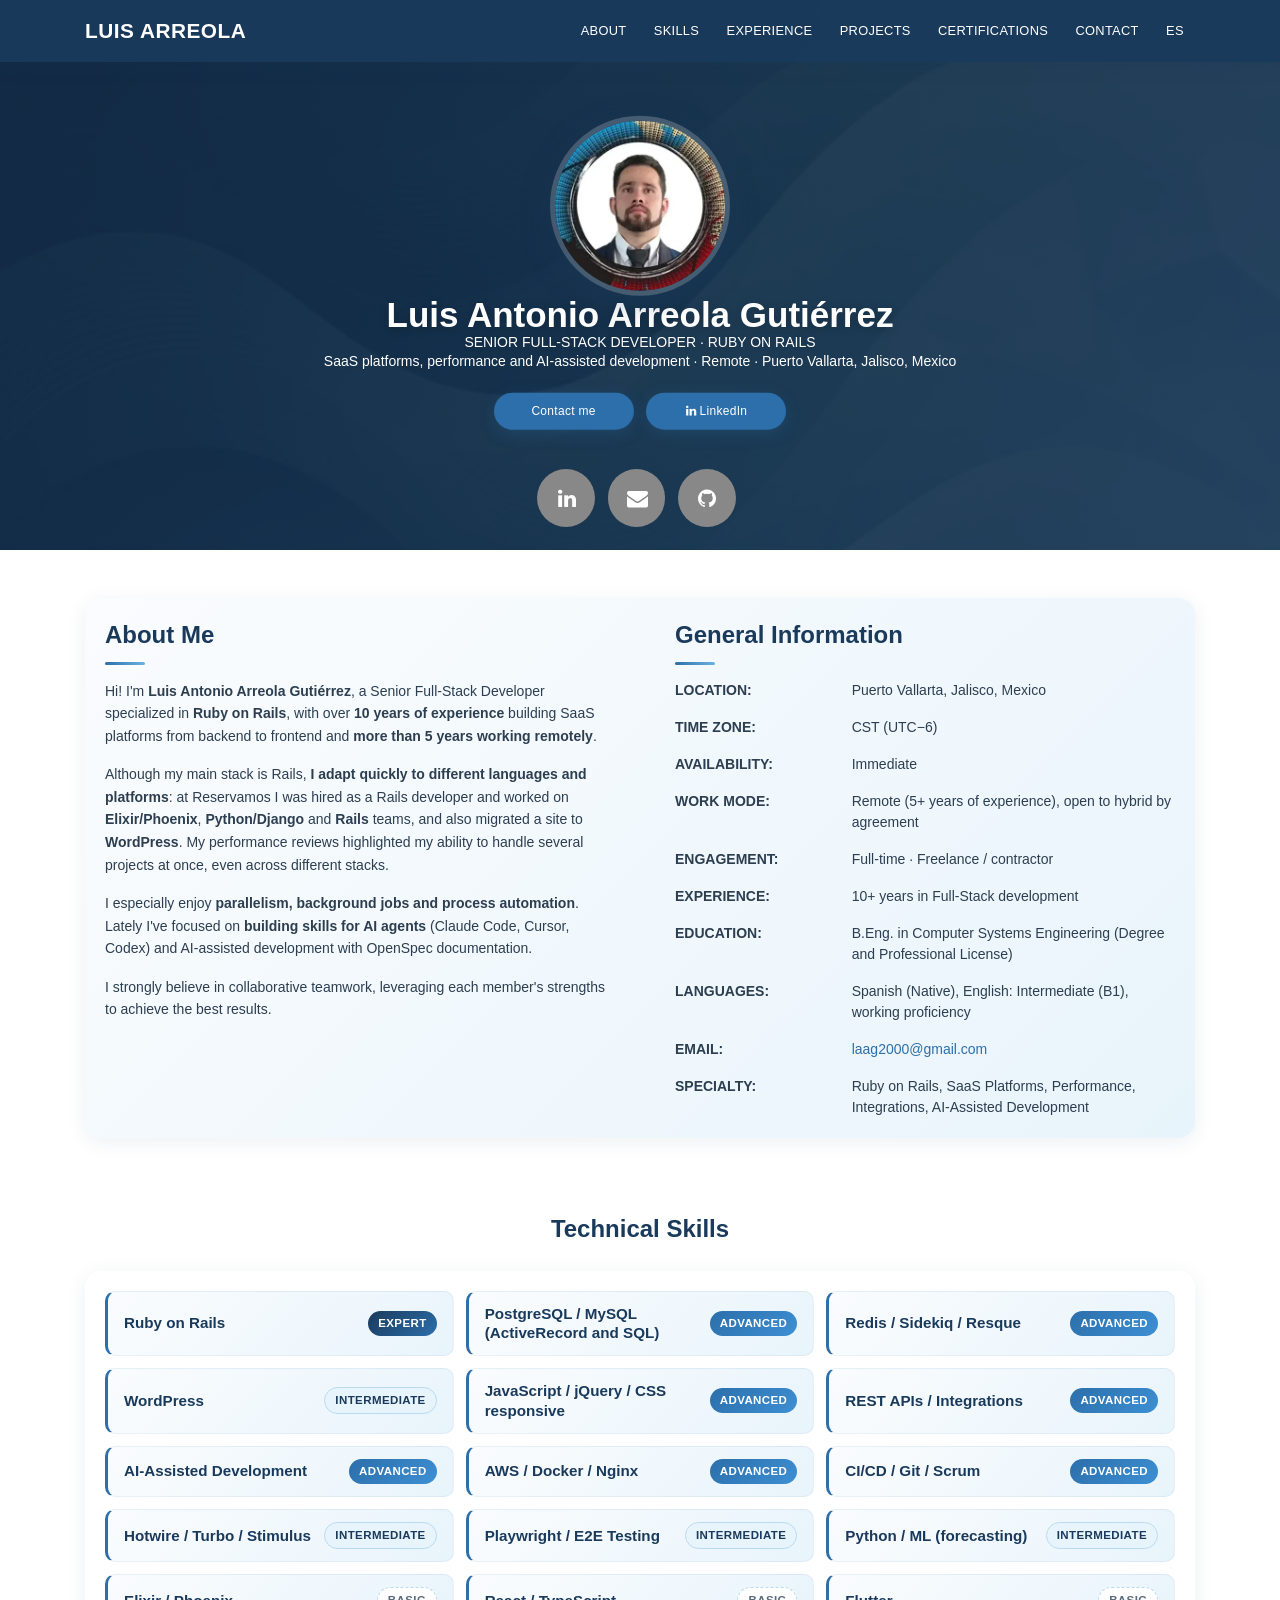
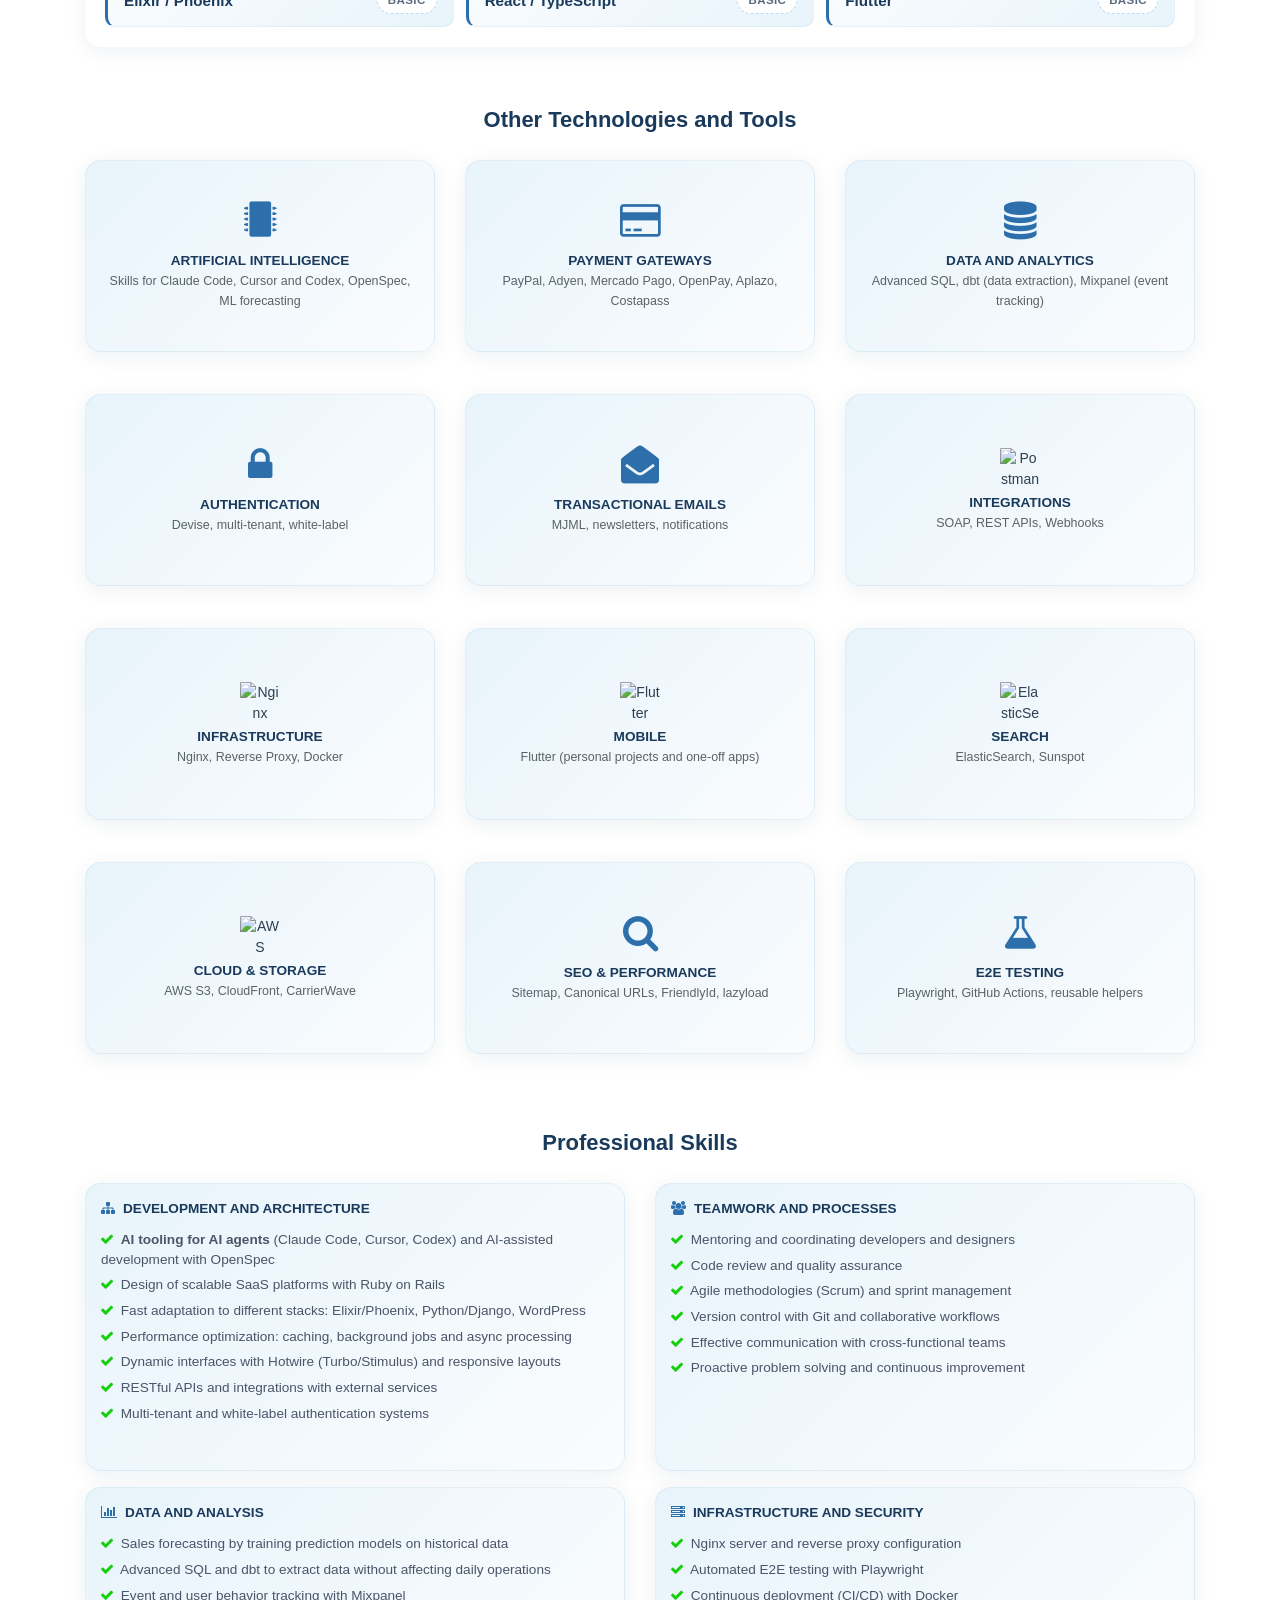
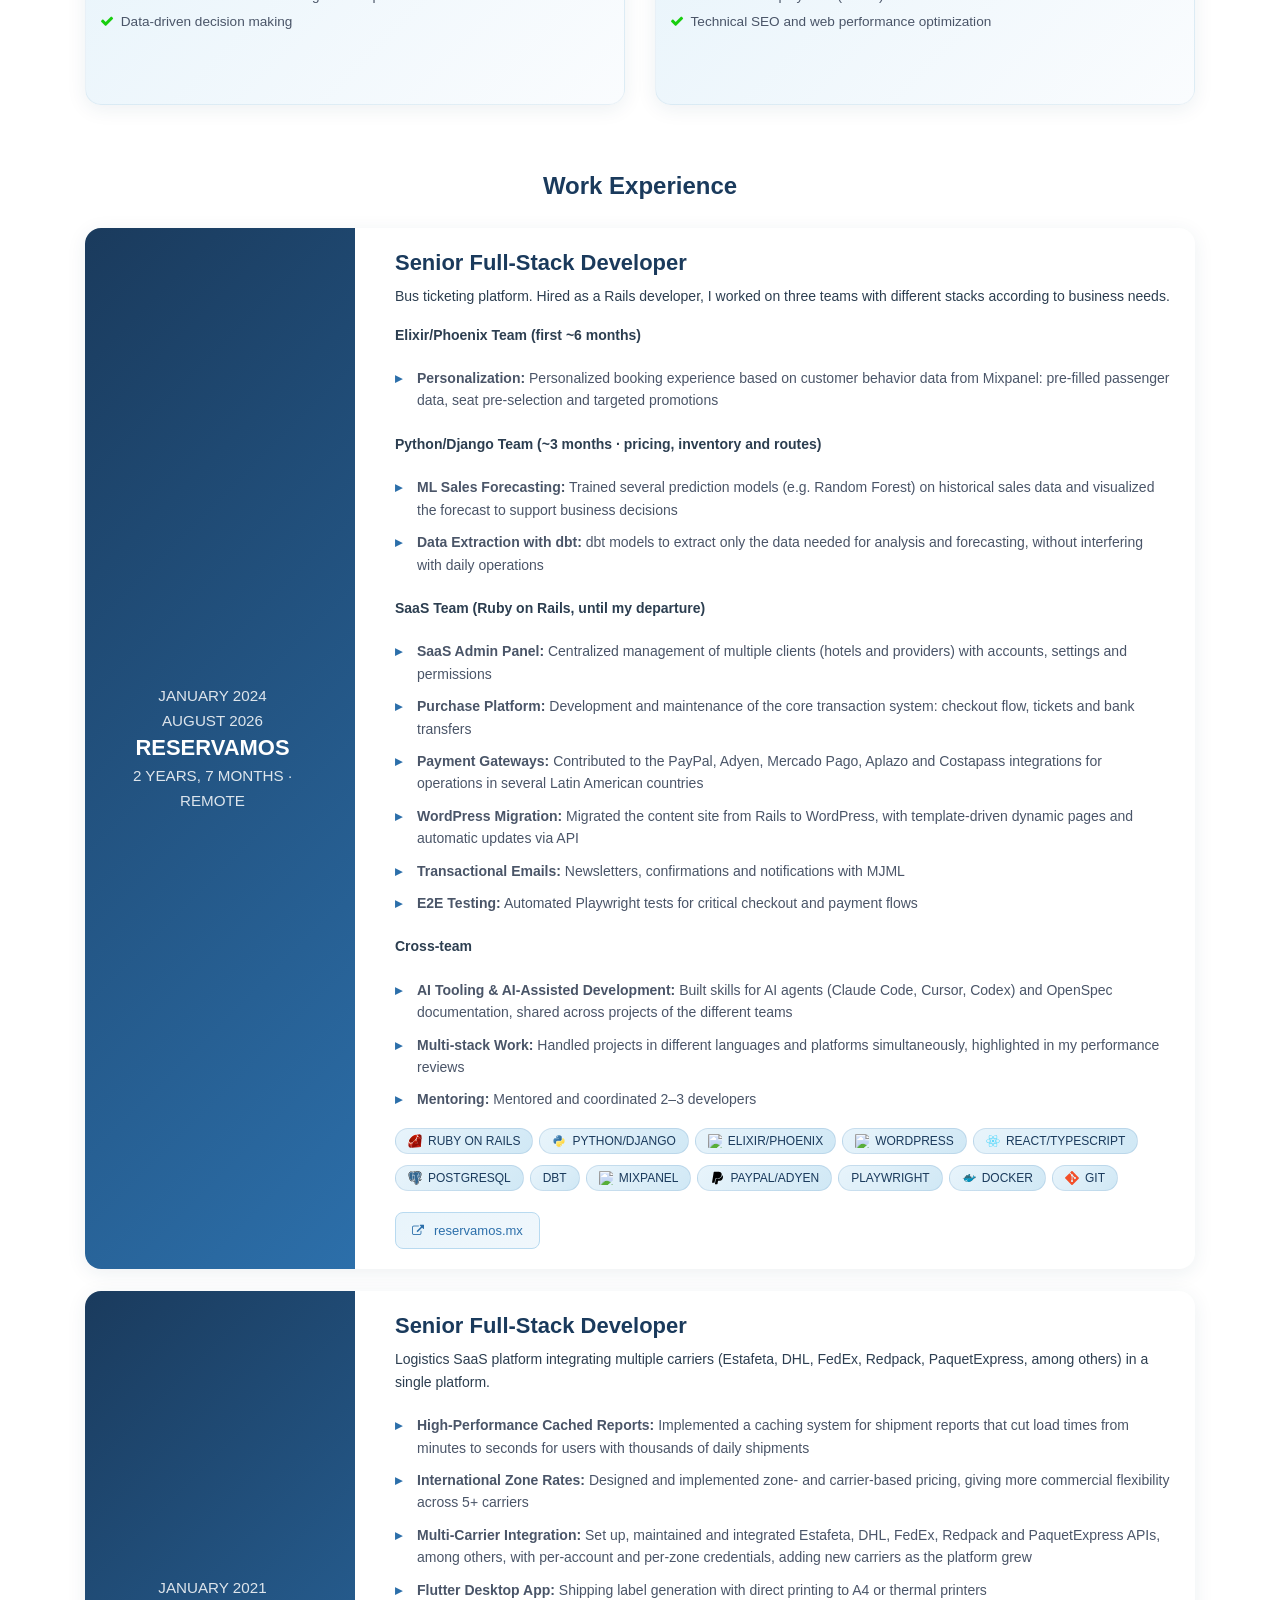
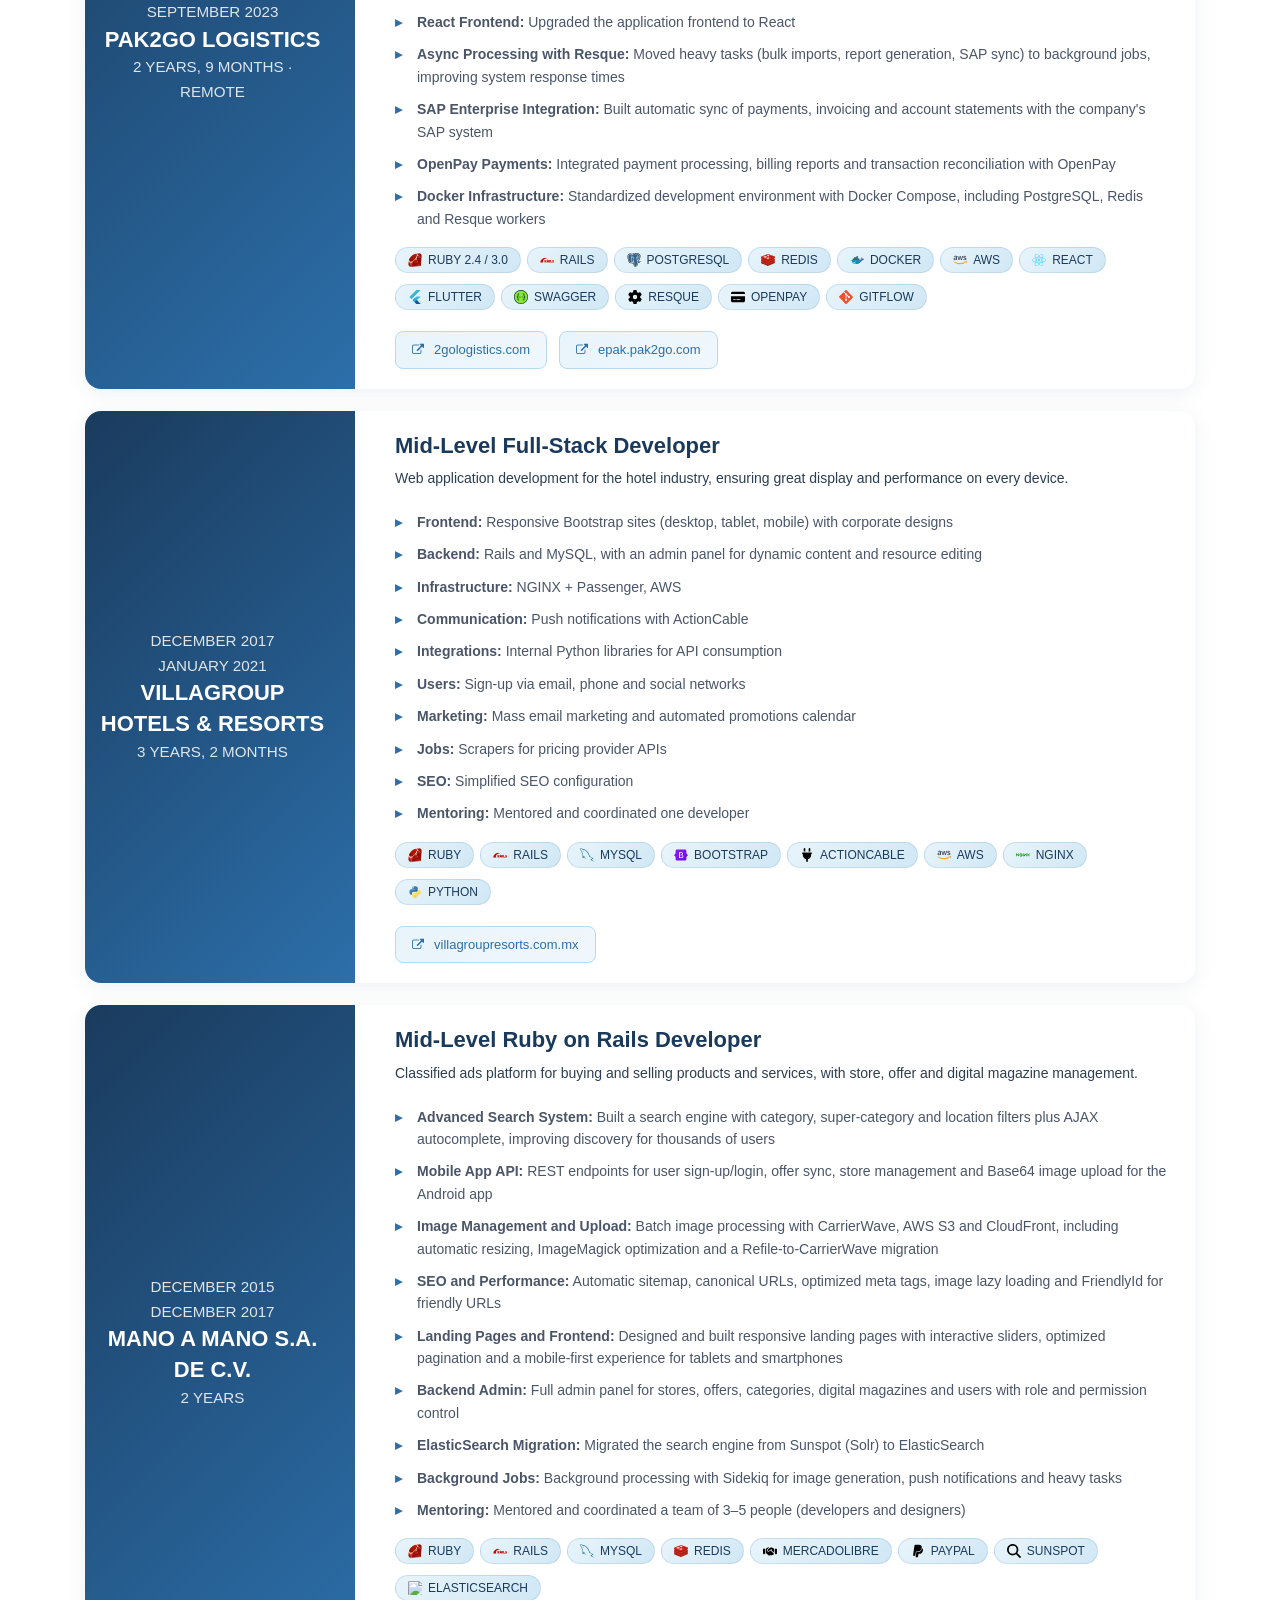
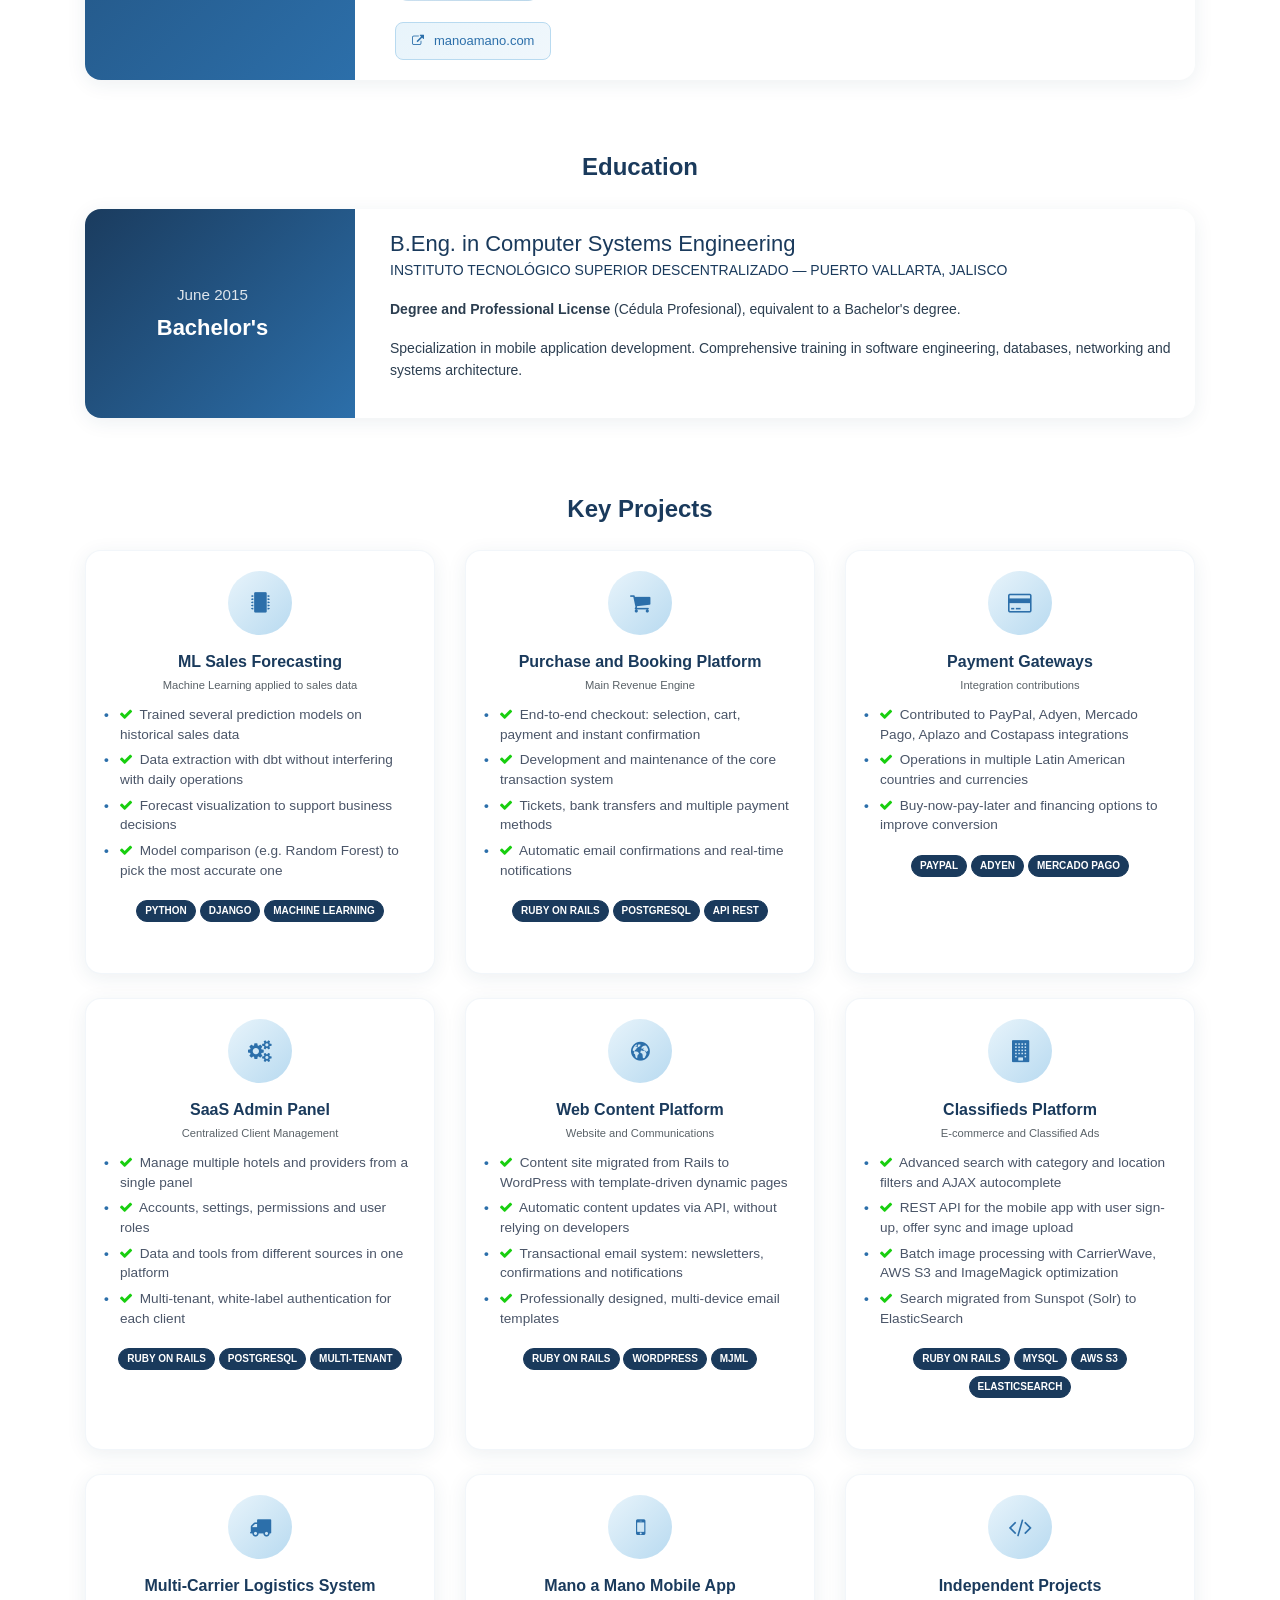
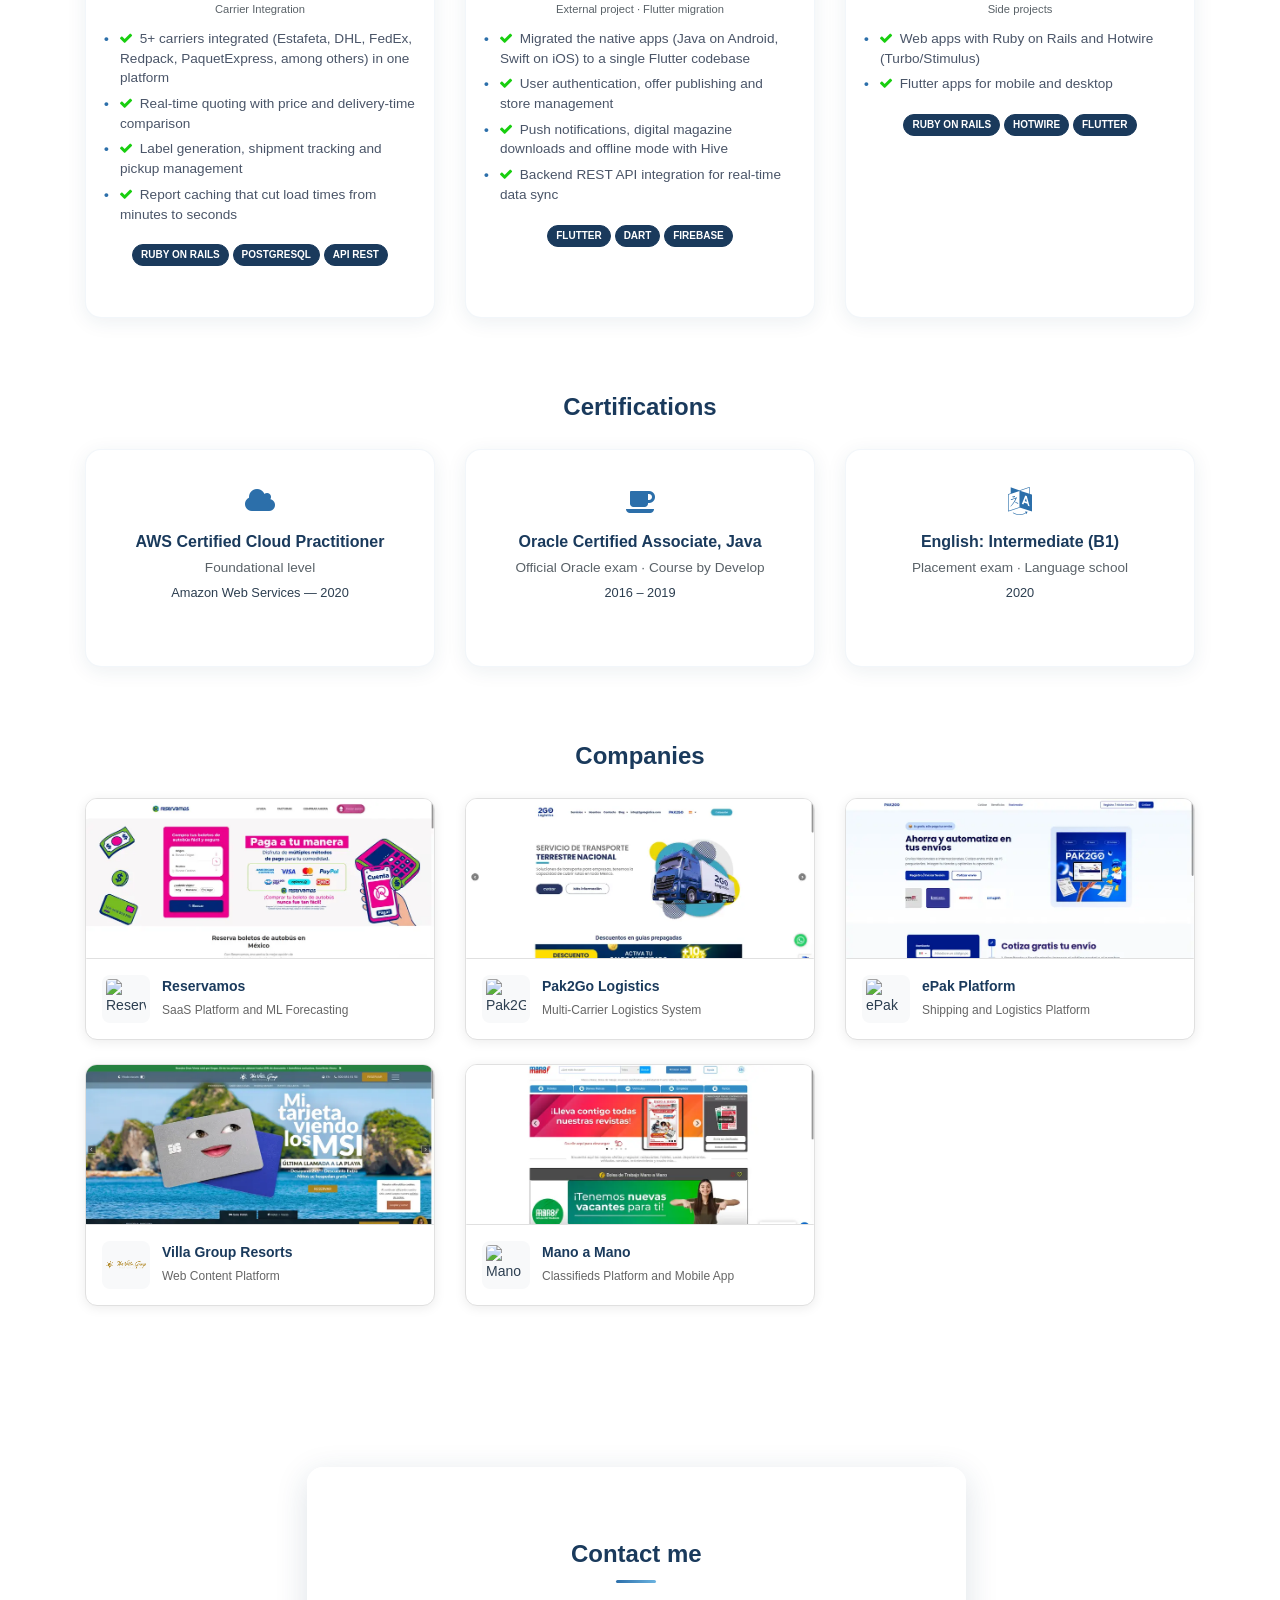
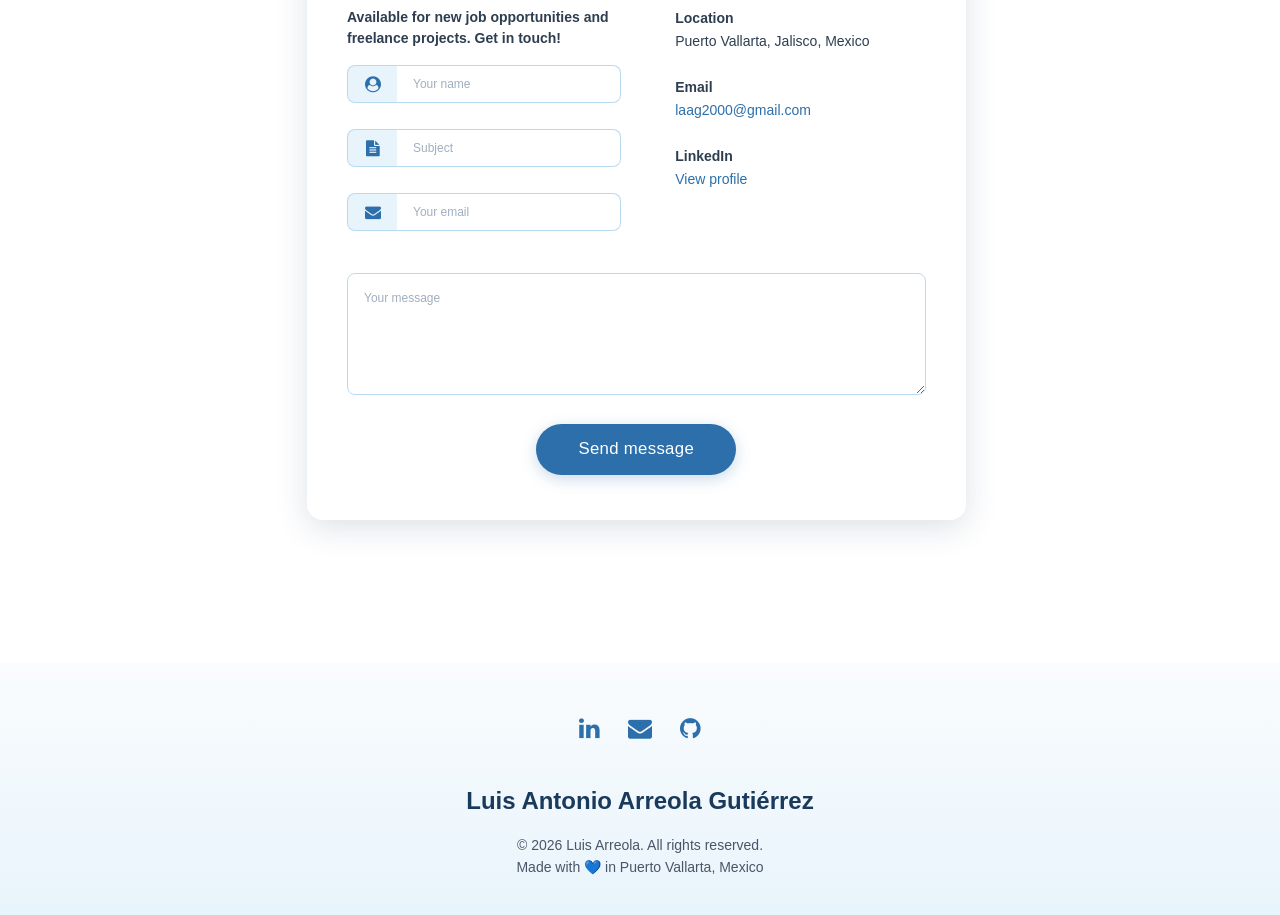
==== en/index.html @ 8f60d8dc "Add English version, professional skills section and sync READMEs - Add en/index.html with ES/EN swi" ====
<!DOCTYPE html>
<html lang="en">

<head>
  <meta charset="UTF-8">
  <meta name="viewport" content="width=device-width, initial-scale=1">

  <!-- SEO Primary Meta Tags -->
  <title>Luis Antonio Arreola Gutiérrez — Senior Full-Stack Developer</title>
  <meta name="description"
    content="Portfolio of Luis Antonio Arreola Gutiérrez, Senior Full-Stack Developer specialized in Ruby on Rails: SaaS platforms, performance and AI-assisted development. 10+ years of experience. Puerto Vallarta, Mexico.">
  <meta name="author" content="Luis Antonio Arreola Gutiérrez">
  <meta name="robots" content="index, follow">
  <link rel="canonical" href="https://www.laag.dev/en/">
  <link rel="alternate" hreflang="es" href="https://www.laag.dev/">
  <link rel="alternate" hreflang="en" href="https://www.laag.dev/en/">
  <link rel="alternate" hreflang="x-default" href="https://www.laag.dev/">

  <!-- Preconnect for Performance -->
  <link rel="preconnect" href="https://cdn.jsdelivr.net">
  <link rel="preconnect" href="https://fonts.gstatic.com" crossorigin>
  
  <!-- Preload Critical Resources -->
  <link rel="preload" href="../images/profile.webp" as="image" type="image/webp">
  <link rel="preload" href="../images/header-bg.webp" as="image" type="image/webp" fetchpriority="high">
  
  <!-- DNS Prefetch -->
  <link rel="dns-prefetch" href="https://www.google.com">
  <link rel="dns-prefetch" href="https://formspree.io">

  <!-- Open Graph / Facebook -->
  <meta property="og:type" content="website">
  <meta property="og:url" content="https://www.laag.dev/en/">
  <meta property="og:title" content="Luis Antonio Arreola Gutiérrez — Senior Full-Stack Developer">
  <meta property="og:description"
    content="Professional portfolio of Luis Antonio Arreola Gutiérrez. 10+ years building efficient, scalable software.">
  <meta property="og:image" content="https://www.laag.dev/images/profile.webp">
  <meta property="og:image:type" content="image/webp">
  <meta property="og:locale" content="en_US">

  <!-- Twitter -->
  <meta name="twitter:card" content="summary_large_image">
  <meta name="twitter:title" content="Luis Antonio Arreola Gutiérrez — Senior Full-Stack Developer">
  <meta name="twitter:description"
    content="Professional portfolio of Luis Antonio Arreola Gutiérrez. 10+ years building efficient, scalable software.">
  <meta name="twitter:image" content="https://www.laag.dev/images/profile.webp">

  <!-- Structured Data (JSON-LD) -->
  <script type="application/ld+json">
    {
      "@context": "https://schema.org",
      "@type": "Person",
      "name": "Luis Antonio Arreola Gutiérrez",
      "url": "https://www.laag.dev/en/",
      "image": "https://www.laag.dev/images/profile.webp",
      "jobTitle": "Senior Full-Stack Developer · Ruby on Rails",
      "address": {
        "@type": "PostalAddress",
        "addressLocality": "Puerto Vallarta",
        "addressRegion": "Jalisco",
        "addressCountry": "MX"
      },
      "sameAs": [
        "https://www.linkedin.com/in/luis-antonio-arreola-gutierrez-a48239131/",
        "https://github.com/luyz2000"
      ]
    }
    </script>

  <!-- System fonts only (no custom typeface downloads). Icon font ForkAwesome remains. -->

    <!-- Critical CSS (inlined to eliminate render-blocking) -->
  <style>@media print{*,::after,::before{text-shadow:none!important;box-shadow:none!important}a,a:visited{text-decoration:underline}img{page-break-inside:avoid}h2,h3,p{orphans:3;widows:3}h2,h3{page-break-after:avoid}.navbar{display:none}.badge{border:1px solid #000}}html{box-sizing:border-box;font-family:sans-serif;line-height:1.15;-webkit-text-size-adjust:100%;-ms-text-size-adjust:100%;-ms-overflow-style:scrollbar;-webkit-tap-highlight-color:transparent}*,::after,::before{box-sizing:inherit}@-ms-viewport{width:device-width}footer,header,main,nav,section{display:block}body{margin:0;font-family:-apple-system,BlinkMacSystemFont,"Segoe UI",Roboto,"Helvetica Neue",Arial,sans-serif;font-size:1rem;font-weight:400;line-height:1.5;color:#212529;background-color:#fff}[tabindex="-1"]:focus{outline:0!important}h1,h2,h3,h4,h5,h6{margin-top:0;margin-bottom:.5rem}p{margin-top:0;margin-bottom:1rem}address{margin-bottom:1rem;font-style:normal;line-height:inherit}ol,ul{margin-top:0;margin-bottom:1rem}ol ol,ol ul,ul ol,ul ul{margin-bottom:0}b,strong{font-weight:bolder}small{font-size:80%}a{color:#007bff;text-decoration:none;background-color:transparent;-webkit-text-decoration-skip:objects}a:hover{color:#0056b3;text-decoration:underline}a:not([href]):not([tabindex]){color:inherit;text-decoration:none}a:not([href]):not([tabindex]):focus,a:not([href]):not([tabindex]):hover{color:inherit;text-decoration:none}a:not([href]):not([tabindex]):focus{outline:0}img{vertical-align:middle;border-style:none}svg:not(:root){overflow:hidden}[role=button],a,button,input,label,textarea{-ms-touch-action:manipulation;touch-action:manipulation}label{display:inline-block;margin-bottom:.5rem}button:focus{outline:1px dotted;outline:5px auto -webkit-focus-ring-color}button,input,textarea{margin:0;font-family:inherit;font-size:inherit;line-height:inherit}button,input{overflow:visible}button{text-transform:none}[type=submit],button,html [type=button]{-webkit-appearance:button}[type=button]::-moz-focus-inner,[type=submit]::-moz-focus-inner,button::-moz-focus-inner{padding:0;border-style:none}textarea{overflow:auto;resize:vertical}::-webkit-file-upload-button{font:inherit;-webkit-appearance:button}.h1,.h2,.h3,.h4,.h5,.h6,h1,h2,h3,h4,h5,h6{margin-bottom:.5rem;font-family:inherit;font-weight:500;line-height:1.1;color:inherit}.h1,h1{font-size:2.5rem}.h2,h2{font-size:2rem}.h3,h3{font-size:1.75rem}.h4,h4{font-size:1.5rem}.h5,h5{font-size:1.25rem}.h6,h6{font-size:1rem}.small,small{font-size:80%;font-weight:400}.container{margin-right:auto;margin-left:auto;padding-right:15px;padding-left:15px;width:100%}@media (min-width:576px){.container{max-width:540px}}@media (min-width:768px){.container{max-width:720px}}@media (min-width:992px){.container{max-width:960px}}@media (min-width:1200px){.container{max-width:1140px}}.row{display:-ms-flexbox;display:flex;-ms-flex-wrap:wrap;flex-wrap:wrap;margin-right:-15px;margin-left:-15px}.col,.col-lg-4,.col-lg-6,.col-md-12,.col-md-3,.col-md-4,.col-md-6,.col-md-9,.col-sm-4,.col-sm-6,.col-sm-8{position:relative;width:100%;min-height:1px;padding-right:15px;padding-left:15px}.col{-ms-flex-preferred-size:0;flex-basis:0;-ms-flex-positive:1;flex-grow:1;max-width:100%}@media (min-width:576px){.col-sm-4{-ms-flex:0 0 33.333333%;flex:0 0 33.333333%;max-width:33.333333%}.col-sm-6{-ms-flex:0 0 50%;flex:0 0 50%;max-width:50%}.col-sm-8{-ms-flex:0 0 66.666667%;flex:0 0 66.666667%;max-width:66.666667%}}@media (min-width:768px){.col-md-3{-ms-flex:0 0 25%;flex:0 0 25%;max-width:25%}.col-md-4{-ms-flex:0 0 33.333333%;flex:0 0 33.333333%;max-width:33.333333%}.col-md-6{-ms-flex:0 0 50%;flex:0 0 50%;max-width:50%}.col-md-9{-ms-flex:0 0 75%;flex:0 0 75%;max-width:75%}.col-md-12{-ms-flex:0 0 100%;flex:0 0 100%;max-width:100%}}@media (min-width:992px){.col-lg-4{-ms-flex:0 0 33.333333%;flex:0 0 33.333333%;max-width:33.333333%}.col-lg-6{-ms-flex:0 0 50%;flex:0 0 50%;max-width:50%}}.form-control{display:block;width:100%;padding:.5rem .75rem;font-size:1rem;line-height:1.25;color:#495057;background-color:#fff;background-image:none;background-clip:padding-box;border:1px solid rgba(0,0,0,.15);border-radius:.25rem;transition:border-color ease-in-out .15s,box-shadow ease-in-out .15s}.form-control::-ms-expand{background-color:transparent;border:0}.form-control:focus{color:#495057;background-color:#fff;border-color:#80bdff;outline:0}.form-control::-webkit-input-placeholder{color:#868e96;opacity:1}.form-control:-ms-input-placeholder{color:#868e96;opacity:1}.form-control::placeholder{color:#868e96;opacity:1}.form-control:disabled{background-color:#e9ecef;opacity:1}.form-group{margin-bottom:1rem}.btn{display:inline-block;font-weight:400;text-align:center;white-space:nowrap;vertical-align:middle;-webkit-user-select:none;-moz-user-select:none;-ms-user-select:none;user-select:none;border:1px solid transparent;padding:.5rem .75rem;font-size:1rem;line-height:1.25;border-radius:.25rem;transition:all .15s ease-in-out}.btn:focus,.btn:hover{text-decoration:none}.btn.focus,.btn:focus{outline:0;box-shadow:0 0 0 3px rgba(0,123,255,.25)}.btn.disabled,.btn:disabled{opacity:.65}.btn:active{background-image:none}a.btn.disabled{pointer-events:none}.btn-primary{color:#fff;background-color:#007bff;border-color:#007bff}.btn-primary:hover{color:#fff;background-color:#0069d9;border-color:#0062cc}.btn-primary.focus,.btn-primary:focus{box-shadow:0 0 0 3px rgba(0,123,255,.5)}.btn-primary.disabled,.btn-primary:disabled{background-color:#007bff;border-color:#007bff}.btn-primary:active{background-color:#0069d9;background-image:none;border-color:#0062cc}.btn-link{font-weight:400;color:#007bff;border-radius:0}.btn-link,.btn-link:active,.btn-link:disabled{background-color:transparent}.btn-link,.btn-link:active,.btn-link:focus{border-color:transparent;box-shadow:none}.btn-link:hover{border-color:transparent}.btn-link:focus,.btn-link:hover{color:#0056b3;text-decoration:underline;background-color:transparent}.btn-link:disabled{color:#868e96}.btn-link:disabled:focus,.btn-link:disabled:hover{text-decoration:none}.btn-lg{padding:.5rem 1rem;font-size:1.25rem;line-height:1.5;border-radius:.3rem}.collapse{display:none}.collapse.show{display:block}.show>a{outline:0}.input-group{position:relative;display:-ms-flexbox;display:flex;width:100%}.input-group .form-control{position:relative;z-index:2;-ms-flex:1 1 auto;flex:1 1 auto;width:1%;margin-bottom:0}.input-group .form-control:active,.input-group .form-control:focus,.input-group .form-control:hover{z-index:3}.input-group .form-control,.input-group-addon{display:-ms-flexbox;display:flex;-ms-flex-align:center;align-items:center}.input-group .form-control:not(:first-child):not(:last-child),.input-group-addon:not(:first-child):not(:last-child){border-radius:0}.input-group-addon{white-space:nowrap;vertical-align:middle}.input-group-addon{padding:.5rem .75rem;margin-bottom:0;font-size:1rem;font-weight:400;line-height:1.25;color:#495057;text-align:center;background-color:#e9ecef;border:1px solid rgba(0,0,0,.15);border-radius:.25rem}.input-group .form-control:not(:last-child),.input-group-addon:not(:last-child){border-top-right-radius:0;border-bottom-right-radius:0}.input-group-addon:not(:last-child){border-right:0}.input-group .form-control:not(:first-child),.input-group-addon:not(:first-child){border-top-left-radius:0;border-bottom-left-radius:0}.form-control+.input-group-addon:not(:first-child){border-left:0}.nav{display:-ms-flexbox;display:flex;-ms-flex-wrap:wrap;flex-wrap:wrap;padding-left:0;margin-bottom:0;list-style:none}.nav-link{display:block;padding:.5rem 1rem}.nav-link:focus,.nav-link:hover{text-decoration:none}.nav-link.disabled{color:#868e96}.navbar{position:relative;display:-ms-flexbox;display:flex;-ms-flex-wrap:wrap;flex-wrap:wrap;-ms-flex-align:center;align-items:center;-ms-flex-pack:justify;justify-content:space-between;padding:.5rem 1rem}.navbar>.container{display:-ms-flexbox;display:flex;-ms-flex-wrap:wrap;flex-wrap:wrap;-ms-flex-align:center;align-items:center;-ms-flex-pack:justify;justify-content:space-between}.navbar-brand{display:inline-block;padding-top:.3125rem;padding-bottom:.3125rem;margin-right:1rem;font-size:1.25rem;line-height:inherit;white-space:nowrap}.navbar-brand:focus,.navbar-brand:hover{text-decoration:none}.navbar-nav{display:-ms-flexbox;display:flex;-ms-flex-direction:column;flex-direction:column;padding-left:0;margin-bottom:0;list-style:none}.navbar-nav .nav-link{padding-right:0;padding-left:0}.navbar-collapse{-ms-flex-preferred-size:100%;flex-basis:100%;-ms-flex-align:center;align-items:center}.navbar-toggler{padding:.25rem .75rem;font-size:1.25rem;line-height:1;background:0 0;border:1px solid transparent;border-radius:.25rem}.navbar-toggler:focus,.navbar-toggler:hover{text-decoration:none}@media (max-width:991px){.navbar-expand-lg>.container{padding-right:0;padding-left:0}}@media (min-width:992px){.navbar-expand-lg{-ms-flex-direction:row;flex-direction:row;-ms-flex-wrap:nowrap;flex-wrap:nowrap;-ms-flex-pack:start;justify-content:flex-start}.navbar-expand-lg .navbar-nav{-ms-flex-direction:row;flex-direction:row}.navbar-expand-lg .navbar-nav .nav-link{padding-right:.5rem;padding-left:.5rem}.navbar-expand-lg>.container{-ms-flex-wrap:nowrap;flex-wrap:nowrap}.navbar-expand-lg .navbar-collapse{display:-ms-flexbox!important;display:flex!important}.navbar-expand-lg .navbar-toggler{display:none}}.card{position:relative;display:-ms-flexbox;display:flex;-ms-flex-direction:column;flex-direction:column;min-width:0;word-wrap:break-word;background-color:#fff;background-clip:border-box;border:1px solid rgba(0,0,0,.125);border-radius:.25rem}.card-body{-ms-flex:1 1 auto;flex:1 1 auto;padding:1.25rem}.badge{display:inline-block;padding:.25em .4em;font-size:75%;font-weight:700;line-height:1;color:#fff;text-align:center;white-space:nowrap;vertical-align:baseline;border-radius:.25rem}.badge:empty{display:none}.btn .badge{position:relative;top:-1px}.badge-primary{color:#fff;background-color:#007bff}.badge-primary[href]:focus,.badge-primary[href]:hover{color:#fff;text-decoration:none;background-color:#0062cc}button.bg-primary{background-color:#007bff!important}a.bg-primary:focus,a.bg-primary:hover{background-color:#0062cc!important}.justify-content-end{-ms-flex-pack:end!important;justify-content:flex-end!important}.fixed-top{position:fixed;top:0;right:0;left:0;z-index:1030}.sr-only{position:absolute;width:1px;height:1px;padding:0;overflow:hidden;clip:rect(0,0,0,0);white-space:nowrap;-webkit-clip-path:inset(50%);clip-path:inset(50%);border:0}.h-100{height:100%!important}.mt-0{margin-top:0!important}.mb-0{margin-bottom:0!important}.mr-1{margin-right:.25rem!important}.mr-2{margin-right:.5rem!important}.mb-2{margin-bottom:.5rem!important}.mt-3{margin-top:1rem!important}.mb-3{margin-bottom:1rem!important}.mb-4{margin-bottom:1.5rem!important}.pb-2{padding-bottom:.5rem!important}.pb-3{padding-bottom:1rem!important}.pt-4{padding-top:1.5rem!important}@media (min-width:768px){.pt-md-0{padding-top:0!important}.pl-md-4{padding-left:1.5rem!important}}.text-left{text-align:left!important}.text-center{text-align:center!important}.text-uppercase{text-transform:uppercase!important}.text-white{color:#fff!important}.text-success{color:#28a745!important}a.text-success:focus,a.text-success:hover{color:#1e7e34!important}.text-muted{color:#868e96!important}.visible{visibility:visible!important}</style>
  <style>.btn,.navbar .navbar-nav>a.btn{border-width:2px;font-weight:400;font-size:.8571em;line-height:1.35em;margin:5px 1px;border:none;border-radius:.1875rem;padding:11px 22px;cursor:pointer;background-color:#888;color:#fff}.btn:active,.btn:active:focus,.btn:active:hover,.btn:focus,.btn:hover,.navbar .navbar-nav>a.btn:active,.navbar .navbar-nav>a.btn:active:focus,.navbar .navbar-nav>a.btn:active:hover,.navbar .navbar-nav>a.btn:focus,.navbar .navbar-nav>a.btn:hover{background-color:#979797;color:#fff;-webkit-box-shadow:none;box-shadow:none}.btn:hover,.navbar .navbar-nav>a.btn:hover{-webkit-box-shadow:0 3px 8px 0 rgba(0,0,0,.17);box-shadow:0 3px 8px 0 rgba(0,0,0,.17)}.btn.disabled,.btn.disabled.focus,.btn.disabled:active,.btn.disabled:focus,.btn.disabled:hover,.btn:disabled,.btn:disabled.focus,.btn:disabled:active,.btn:disabled:focus,.btn:disabled:hover,.btn[disabled],.btn[disabled].focus,.btn[disabled]:active,.btn[disabled]:focus,.btn[disabled]:hover,.navbar .navbar-nav>a.btn.disabled,.navbar .navbar-nav>a.btn.disabled.focus,.navbar .navbar-nav>a.btn.disabled:active,.navbar .navbar-nav>a.btn.disabled:focus,.navbar .navbar-nav>a.btn.disabled:hover,.navbar .navbar-nav>a.btn:disabled,.navbar .navbar-nav>a.btn:disabled.focus,.navbar .navbar-nav>a.btn:disabled:active,.navbar .navbar-nav>a.btn:disabled:focus,.navbar .navbar-nav>a.btn:disabled:hover,.navbar .navbar-nav>a.btn[disabled],.navbar .navbar-nav>a.btn[disabled].focus,.navbar .navbar-nav>a.btn[disabled]:active,.navbar .navbar-nav>a.btn[disabled]:focus,.navbar .navbar-nav>a.btn[disabled]:hover{background-color:#888;border-color:#888}.btn.btn-link,.navbar .navbar-nav>a.btn.btn-link{color:#888}.btn.btn-link:active,.btn.btn-link:focus,.btn.btn-link:hover,.navbar .navbar-nav>a.btn.btn-link:active,.navbar .navbar-nav>a.btn.btn-link:focus,.navbar .navbar-nav>a.btn.btn-link:hover{background-color:transparent;color:#979797;text-decoration:none;-webkit-box-shadow:none;box-shadow:none}.btn:focus,.btn:hover,.navbar .navbar-nav>a.btn:focus,.navbar .navbar-nav>a.btn:hover{opacity:1;outline:0!important}.btn:active,.navbar .navbar-nav>a.btn:active{-webkit-box-shadow:none;box-shadow:none;outline:0!important}.btn.btn-icon,.navbar .navbar-nav>a.btn.btn-icon{height:2.375rem;min-width:2.375rem;width:2.375rem;padding:0;font-size:.9375rem;overflow:hidden;position:relative;line-height:normal}.btn.btn-icon.btn-lg,.navbar .navbar-nav>a.btn.btn-icon.btn-lg{height:3.6rem;min-width:3.6rem;width:3.6rem}.btn.btn-icon.btn-lg i.fa,.navbar .navbar-nav>a.btn.btn-icon.btn-lg i.fa{font-size:1.325rem}.btn.btn-icon:not(.btn-footer) i.fa,.navbar .navbar-nav>a.btn.btn-icon:not(.btn-footer) i.fa{position:absolute;top:50%;left:50%;-webkit-transform:translate(-12px,-12px);transform:translate(-12px,-12px);line-height:1.5626rem;width:25px}.btn-primary{background-color:#2c6faa;color:#fff}.btn-primary:active,.btn-primary:active:focus,.btn-primary:active:hover,.btn-primary:focus,.btn-primary:hover{background-color:#40a249;color:#fff;-webkit-box-shadow:none;box-shadow:none}.btn-primary:hover{-webkit-box-shadow:0 3px 8px 0 rgba(0,0,0,.17);box-shadow:0 3px 8px 0 rgba(0,0,0,.17)}.btn-primary.disabled,.btn-primary.disabled.focus,.btn-primary.disabled:active,.btn-primary.disabled:focus,.btn-primary.disabled:hover,.btn-primary:disabled,.btn-primary:disabled.focus,.btn-primary:disabled:active,.btn-primary:disabled:focus,.btn-primary:disabled:hover,.btn-primary[disabled],.btn-primary[disabled].focus,.btn-primary[disabled]:active,.btn-primary[disabled]:focus,.btn-primary[disabled]:hover{background-color:#2c6faa;border-color:#2c6faa}.btn-primary.btn-link{color:#2c6faa}.btn-primary.btn-link:active,.btn-primary.btn-link:focus,.btn-primary.btn-link:hover{background-color:transparent;color:#40a249;text-decoration:none;-webkit-box-shadow:none;box-shadow:none}.btn.disabled,.btn:disabled,.btn[disabled]{opacity:.5}.btn-round{border-width:1px;border-radius:30px!important;padding:11px 23px}.btn-link.disabled,.btn-link.disabled.focus,.btn-link.disabled:active,.btn-link.disabled:focus,.btn-link.disabled:hover,.btn-link:disabled,.btn-link:disabled.focus,.btn-link:disabled:active,.btn-link:disabled:focus,.btn-link:disabled:hover,.btn-link[disabled],.btn-link[disabled].focus,.btn-link[disabled]:active,.btn-link[disabled]:focus,.btn-link[disabled]:hover{background-color:transparent}.btn-lg{font-size:1em;border-radius:.25rem;padding:15px 48px}.btn-link{border:0;padding:.5rem .7rem;background-color:transparent}.form-control::-moz-placeholder{color:#ddd;opacity:1}.form-control:-moz-placeholder{color:#ddd;opacity:1}.form-control::-webkit-input-placeholder{color:#ddd;opacity:1}.form-control:-ms-input-placeholder{color:#ddd;opacity:1}.form-control{background-color:transparent;border:1px solid #e3e3e3;border-radius:30px;color:#2c2c2c;line-height:normal;font-size:.8571em;-webkit-transition:color .3s ease-in-out,border-color .3s ease-in-out,background-color .3s ease-in-out;transition:color .3s ease-in-out,border-color .3s ease-in-out,background-color .3s ease-in-out;-webkit-box-shadow:none;box-shadow:none}.form-control:focus{border:1px solid #2c6faa;-webkit-box-shadow:none;box-shadow:none;outline:0!important;color:#2c2c2c}.form-control:focus+.input-group-addon,.form-control:focus~.input-group-addon{border:1px solid #2c6faa;border-left:none;background-color:transparent}.open .form-control{border-radius:.25rem .25rem 0 0;border-bottom-color:transparent}.form-control+.input-group-addon{background-color:#fff}.form-group .form-control,.input-group .form-control{padding:10px 18px 10px 18px}.form-group .form-control+.input-group-addon,.input-group .form-control+.input-group-addon{padding:10px 18px 10px 0}.form-group .input-group-addon,.input-group .input-group-addon{padding:10px 0 10px 18px}.form-group .input-group-addon+.form-control,.form-group .input-group-addon~.form-control,.input-group .input-group-addon+.form-control,.input-group .input-group-addon~.form-control{padding:10px 19px 11px 16px}.input-group-addon{background-color:#fff;border:1px solid #e3e3e3;border-radius:30px;color:#555;-webkit-transition:color .3s ease-in-out,border-color .3s ease-in-out,background-color .3s ease-in-out;transition:color .3s ease-in-out,border-color .3s ease-in-out,background-color .3s ease-in-out}.input-group-addon+.form-control,.input-group-addon~.form-control{padding-left:18px}.input-group-addon i{width:17px}.input-group-focus .input-group-addon{background-color:#fff;border-color:#2c6faa}.form-group,.input-group{margin-bottom:10px}.input-group[disabled] .input-group-addon{background-color:#e3e3e3}.input-group .form-control:first-child,.input-group-addon:first-child{border-right:0 none}.input-group .form-control:last-child,.input-group-addon:last-child{border-left:0 none}.form-control[disabled]{background-color:#e3e3e3;color:#888;cursor:not-allowed}textarea.form-control{max-width:100%;padding:10px 10px 0 0;resize:none;border:none;border-bottom:1px solid #e3e3e3;border-radius:0;line-height:2}textarea.form-control:active,textarea.form-control:focus{border-left:none;border-top:none;border-right:none}.form-group{position:relative}.badge{border-radius:8px;padding:4px 8px;text-transform:uppercase;font-size:.7142em;line-height:12px;background-color:transparent;border:1px solid;margin-bottom:5px;border-radius:.875rem}.badge-primary{border-color:#1a3a5c;color:#1a3a5c}button,input,textarea{font-family:-apple-system,BlinkMacSystemFont,'Segoe UI',Roboto,'Helvetica Neue',Arial,sans-serif}h1,h2,h3,h4,h5,h6{font-weight:400}small{font-size:60%}a{color:#2c6faa}a:focus,a:hover{color:#3d8fd4}.h1,h1{font-size:3.5em;line-height:1.15;margin-bottom:30px}.h1 small,h1 small{font-weight:700;text-transform:uppercase;opacity:.8}.h2,h2{font-size:2.5em;margin-bottom:30px}.h3,h3{font-size:2em;margin-bottom:30px;line-height:1.4em}.h4,h4{font-size:1.714em;line-height:1.45em;margin-top:30px;margin-bottom:15px}.h4+.category,.h4.title+.category,h4+.category,h4.title+.category{margin-top:-10px}.h5,h5{font-size:1.57em;line-height:1.4em;margin-bottom:15px}.h6,h6{font-size:1em;font-weight:700;text-transform:uppercase}p{line-height:1.61em}.description p,p.description{font-size:1.14em}.title{font-weight:700}.title+.category{margin-top:-25px}.description{color:#9a9a9a;font-weight:300}.category{text-transform:uppercase;font-weight:700;color:#9a9a9a}.text-success{color:#18ce0f!important}.text-danger{color:#ff3636!important}body{color:#2c2c2c;font-size:14px;font-family:-apple-system,BlinkMacSystemFont,'Segoe UI',Roboto,'Helvetica Neue',Arial,sans-serif;-moz-osx-font-smoothing:grayscale;-webkit-font-smoothing:antialiased}.main{position:relative;background:#fff}.nav-item .nav-link,.navbar{-webkit-transition:all .3s ease 0s;transition:all .3s ease 0s}.open{-webkit-transform:translate3d(0,0,0);transform:translate3d(0,0,0);opacity:1;visibility:visible}.navbar{padding-top:.625rem;padding-bottom:.625rem;min-height:53px;margin-bottom:20px;-webkit-box-shadow:0 0 20px 0 rgba(0,0,0,.15);box-shadow:0 0 20px 0 rgba(0,0,0,.15)}.navbar a{vertical-align:middle}.navbar a:not(.btn):not(.dropdown-item){color:#fff}.navbar p{display:inline-block;margin:0;line-height:21px}.navbar .navbar-nav .nav-link.btn{padding:11px 22px}.navbar .navbar-nav .nav-link.btn.btn-lg{padding:15px 48px}.navbar .navbar-nav .nav-link:not(.btn){text-transform:uppercase;font-size:.7142em;padding:.5rem .7rem;line-height:1.625rem}.navbar .navbar-nav .nav-link:not(.btn) i.fa+p{margin-left:5px}.navbar .navbar-nav .nav-link:not(.btn) i.fa{font-size:18px;position:relative;top:2px;text-align:center;width:21px}.navbar .navbar-nav .nav-link:not(.btn).disabled{opacity:.5;color:#fff}.navbar .navbar-nav .nav-item .nav-link:not(.btn):active,.navbar .navbar-nav .nav-item .nav-link:not(.btn):focus,.navbar .navbar-nav .nav-item .nav-link:not(.btn):hover{background-color:rgba(255,255,255,.2);border-radius:.1875rem}.navbar .navbar-brand{text-transform:uppercase;font-size:.8571em;padding-top:.5rem;padding-bottom:.5rem;line-height:1.625rem}.navbar .navbar-toggler{width:37px;height:27px;outline:0;cursor:pointer}.navbar .navbar-toggler:hover .navbar-toggler-bar.bar2{width:22px}.bg-primary{background-color:#2c6faa!important}.alert{border:0;border-radius:0;color:#fff;padding-top:.9rem;padding-bottom:.9rem;position:relative}.alert.alert-success{background-color:rgba(24,206,15,.8)}.alert.alert-danger{background-color:rgba(255,54,54,.8)}.alert strong{text-transform:uppercase;font-size:12px}.alert i.fa{font-size:20px}.alert .close{color:#fff;opacity:.9;text-shadow:none;line-height:0;outline:0}img{max-width:100%;border-radius:1px}.card{border:0;border-radius:.1875rem;display:inline-block;position:relative;overflow:hidden;width:100%;margin-bottom:20px;-webkit-box-shadow:0 5px 25px 0 rgba(0,0,0,.2);box-shadow:0 5px 25px 0 rgba(0,0,0,.2)}.card .card-body{min-height:190px}.footer{padding:24px 0}.footer nav{display:inline-block;float:left}.footer ul{margin-bottom:0;padding:0;list-style:none}.footer ul li{display:inline-block}.footer ul li a{color:inherit;padding:.5rem;font-size:.8571em;text-transform:uppercase;text-decoration:none}.footer ul li a:hover{text-decoration:none}.footer:after{display:table;clear:both;content:" "}.profile-page .page-header{min-height:550px}.profile-page .title{text-align:center;margin-top:30px}.profile-page .category,.profile-page .description{text-align:center}.profile-page h5.description{max-width:700px;margin:20px auto 75px}.profile-page .content{max-width:450px;margin:0 auto}.profile-page .button-container{text-align:center;margin-top:-106px}.section{padding:70px 0;position:relative;background:#fff}.section .row+.category{margin-top:15px}.page-header{height:100vh;max-height:1050px;padding:0;color:#fff;position:relative;background-position:center center;background-size:cover}.page-header .page-header-image{position:absolute;background-size:cover;background-position:center center;width:100%;height:100%;z-index:-1}.page-header footer{position:absolute;bottom:0;width:100%}.page-header .container{height:100%;z-index:1;text-align:center;position:relative}.page-header .container>.content-center{position:absolute;top:50%;left:50%;-webkit-transform:translate(-50%,-50%);transform:translate(-50%,-50%);text-align:center;padding:0 15px;color:#fff;width:100%;max-width:880px}.page-header .category,.page-header .description{color:rgba(255,255,255,.5)}.page-header.page-header-small{height:60vh;max-height:440px}.page-header:after,.page-header:before{position:absolute;z-index:0;width:100%;height:100%;display:block;left:0;top:0;content:""}.page-header:before{background-color:rgba(0,0,0,.5)}.page-header .container{z-index:2}@media screen and (max-width:991px){.sidebar-collapse .navbar-collapse{position:fixed;display:block;top:0;height:100%!important;width:300px;right:0;z-index:1032;visibility:visible;background-color:#999;overflow-y:visible;border-top:none;text-align:left;max-height:none!important;-webkit-transform:translate3d(300px,0,0);transform:translate3d(300px,0,0);-webkit-transition:all .5s cubic-bezier(.685, .0473, .346, 1);transition:all .5s cubic-bezier(.685, .0473, .346, 1)}.sidebar-collapse .navbar-collapse:before{background:#2c6faa;background:-webkit-gradient(linear,left top,left bottom,from(#2c6faa),color-stop(80%,#1a3a5c));background:linear-gradient(#2c6faa 0,#1a3a5c 80%);opacity:.76;display:block;content:"";position:absolute;width:100%;height:100%;top:0;left:0;z-index:-1}.sidebar-collapse .navbar-collapse .navbar-nav:not(.navbar-logo) .nav-link{margin:0 1rem;margin-top:.3125rem}.sidebar-collapse .navbar-collapse .navbar-nav:not(.navbar-logo) .nav-link:not(.btn){color:#fff}.sidebar-collapse .navbar .navbar-nav{margin-top:53px}.sidebar-collapse .navbar .navbar-nav .nav-link{padding-top:.75rem;padding-bottom:.75rem}.sidebar-collapse .navbar .navbar-translate{width:100%;position:relative;display:-webkit-box;display:-ms-flexbox;display:flex;-ms-flex-pack:justify!important;-webkit-box-pack:justify!important;justify-content:space-between!important;-ms-flex-align:center;-webkit-box-align:center;align-items:center;-webkit-transform:translate3d(0,0,0);transform:translate3d(0,0,0);-webkit-transition:all .5s cubic-bezier(.685, .0473, .346, 1);transition:all .5s cubic-bezier(.685, .0473, .346, 1)}.sidebar-collapse .navbar .navbar-toggler-bar{display:block;position:relative;width:22px;height:1px;border-radius:1px;background:#fff}.sidebar-collapse .navbar .navbar-toggler-bar+.navbar-toggler-bar{margin-top:7px}.sidebar-collapse .navbar .navbar-toggler-bar.bar2{width:17px;-webkit-transition:width .2s linear;transition:width .2s linear}.sidebar-collapse .navbar .toggled .navbar-toggler-bar{width:24px}.sidebar-collapse .navbar .toggled .navbar-toggler-bar+.navbar-toggler-bar{margin-top:5px}.sidebar-collapse .bar1,.sidebar-collapse .bar2,.sidebar-collapse .bar3{outline:1px solid transparent}.sidebar-collapse .bar1{top:0;-webkit-animation:topbar-back .5s linear 0s;animation:topbar-back .5s 0s;-webkit-animation-fill-mode:forwards;animation-fill-mode:forwards}.sidebar-collapse .bar2{opacity:1}.sidebar-collapse .bar3{bottom:0;-webkit-animation:bottombar-back .5s linear 0s;animation:bottombar-back .5s 0s;-webkit-animation-fill-mode:forwards;animation-fill-mode:forwards}.sidebar-collapse .toggled .bar1{top:6px;-webkit-animation:topbar-x .5s linear 0s;animation:topbar-x .5s 0s;-webkit-animation-fill-mode:forwards;animation-fill-mode:forwards}.sidebar-collapse .toggled .bar2{opacity:0}.sidebar-collapse .toggled .bar3{bottom:6px;-webkit-animation:bottombar-x .5s linear 0s;animation:bottombar-x .5s 0s;-webkit-animation-fill-mode:forwards;animation-fill-mode:forwards}@keyframes topbar-x{0%{top:0;-webkit-transform:rotate(0);transform:rotate(0)}45%{top:6px;-webkit-transform:rotate(145deg);transform:rotate(145deg)}75%{-webkit-transform:rotate(130deg);transform:rotate(130deg)}100%{-webkit-transform:rotate(135deg);transform:rotate(135deg)}}@keyframes topbar-back{0%{top:6px;-webkit-transform:rotate(135deg);transform:rotate(135deg)}45%{-webkit-transform:rotate(-10deg);transform:rotate(-10deg)}75%{-webkit-transform:rotate(5deg);transform:rotate(5deg)}100%{top:0;-webkit-transform:rotate(0);transform:rotate(0)}}@keyframes bottombar-x{0%{bottom:0;-webkit-transform:rotate(0);transform:rotate(0)}45%{bottom:6px;-webkit-transform:rotate(-145deg);transform:rotate(-145deg)}75%{-webkit-transform:rotate(-130deg);transform:rotate(-130deg)}100%{-webkit-transform:rotate(-135deg);transform:rotate(-135deg)}}@keyframes bottombar-back{0%{bottom:6px;-webkit-transform:rotate(-135deg);transform:rotate(-135deg)}45%{-webkit-transform:rotate(10deg);transform:rotate(10deg)}75%{-webkit-transform:rotate(-5deg);transform:rotate(-5deg)}100%{bottom:0;-webkit-transform:rotate(0);transform:rotate(0)}}@-webkit-keyframes fadeIn{0%{opacity:0}100%{opacity:1}}.sidebar-collapse [class*=navbar-expand-] .navbar-collapse{width:300px}.sidebar-collapse .wrapper{-webkit-transition:all .5s cubic-bezier(.685, .0473, .346, 1);transition:all .5s cubic-bezier(.685, .0473, .346, 1)}.sidebar-collapse #bodyClick{height:100%;width:100%;position:fixed;opacity:1;top:0;left:auto;right:300px;content:"";z-index:9999;overflow-x:hidden;background-color:transparent;-webkit-transition:all .5s cubic-bezier(.685, .0473, .346, 1);transition:all .5s cubic-bezier(.685, .0473, .346, 1)}.nav-open .sidebar-collapse .navbar-collapse{-webkit-transform:translate3d(0,0,0);transform:translate3d(0,0,0)}.nav-open .sidebar-collapse .wrapper{-webkit-transform:translate3d(-150px,0,0);transform:translate3d(-150px,0,0)}.nav-open .sidebar-collapse .navbar-translate{-webkit-transform:translate3d(-300px,0,0);transform:translate3d(-300px,0,0)}.navbar-nav .nav-link i.fa{opacity:.5}}@media screen and (min-width:992px){.navbar-nav .nav-link.btn:not(.btn-sm){margin:0}.navbar-nav .nav-item:not(:last-child){margin-right:5px}}@media screen and (max-width:576px){.navbar[class*=navbar-expand-] .container{margin-left:0;margin-right:0}}@media screen and (max-width:580px){.alert button.close{position:absolute;right:11px;top:50%;-webkit-transform:translateY(-50%);transform:translateY(-50%)}}.navbar{font-size:18px;letter-spacing:1px}.page-header{background:rgba(26,58,92,.3);background:-webkit-gradient(linear,left bottom,left top,from(rgba(26,58,92,.3)),to(rgba(44,111,170,.6)));background:linear-gradient(0deg,rgba(26,58,92,.3),rgba(44,111,170,.6))}.page-header .btn{width:140px}@-webkit-keyframes pulsate{0%{-webkit-transform:scale(.6,.6);transform:scale(.6,.6);opacity:0}50%{opacity:1}100%{-webkit-transform:scale(1,1);transform:scale(1,1);opacity:0}}.cc-profile-image a{position:relative}.cc-profile-image a:before{content:"";border:15px solid rgba(44,111,170,.6);border-radius:50%;height:180px;width:180px;position:absolute;left:0;-webkit-animation:pulsate 1.6s ease-out;animation:pulsate 1.6s ease-out;-webkit-animation-iteration-count:infinite;animation-iteration-count:infinite;opacity:0;z-index:99}.cc-profile-image img{position:relative;border-radius:50%;height:180px;width:180px;padding:0;margin:0;border:15px solid transparent;z-index:9999;-webkit-transition:all .3s ease-out;transition:all .3s ease-out}.cc-profile-image a:hover img{-webkit-transform:scale(1.06,1.06);transform:scale(1.06,1.06)}.cc-profile-image a:hover:before{-webkit-animation:none;animation:none}.button-container .btn-default{margin-right:8px}.cc-experience .cc-experience-header{padding-top:60px;padding-right:0;text-align:center;color:#fff;text-transform:uppercase}.cc-education .h5{margin-bottom:0}.cc-education .cc-education-header{padding-top:60px;padding-right:0;text-align:center;color:#fff}.cc-contact-information{width:100%;position:relative;overflow:hidden}.cc-contact-information .cc-contact{padding:8% 0 8% 20%}@media (max-width:767px){.cc-contact-information .cc-contact{padding:30px 0 30px 0}}.section{padding-bottom:0}</style>
  <!-- Icons (Fork Awesome, self-hosted) -->
  <link href="../css/fork-awesome.min.css" rel="stylesheet">

  <!-- Non-critical CSS (deferred) -->
  <link href="../css/overrides.css" rel="stylesheet" media="print" onload="this.media='all'">
  
  <noscript>
    <link href="../css/overrides.css" rel="stylesheet">
  </noscript>

  <!-- Favicon -->
  <link rel="icon" type="image/x-icon" href="../favicon.ico">
</head>

<body id="top">
  <!-- Skip Navigation for Accessibility -->
  <a class="skip-link" href="#main-content">Skip to main content</a>

  <header role="banner">
    <div class="profile-page sidebar-collapse">
      <nav class="navbar navbar-expand-lg fixed-top bg-primary"
        role="navigation" aria-label="Main navigation">
        <div class="container">
          <div class="navbar-translate">
            <a class="navbar-brand" href="#top" rel="tooltip" aria-label="Home - Luis Arreola">Luis Arreola</a>
            <button class="navbar-toggler" type="button" data-toggle="collapse" data-target="#navigation"
              aria-controls="navigation" aria-expanded="false" aria-label="Open navigation menu">
              <span class="navbar-toggler-bar bar1"></span>
              <span class="navbar-toggler-bar bar2"></span>
              <span class="navbar-toggler-bar bar3"></span>
            </button>
          </div>
          <div class="collapse navbar-collapse justify-content-end" id="navigation">
            <ul class="navbar-nav">
              <li class="nav-item"><a class="nav-link smooth-scroll" href="#sobre-mi">About</a></li>
              <li class="nav-item"><a class="nav-link smooth-scroll" href="#habilidades">Skills</a></li>
              <li class="nav-item"><a class="nav-link smooth-scroll" href="#experiencia">Experience</a></li>
              <li class="nav-item"><a class="nav-link smooth-scroll" href="#proyectos">Projects</a></li>
              <li class="nav-item"><a class="nav-link smooth-scroll" href="#certificaciones">Certifications</a></li>
              <li class="nav-item"><a class="nav-link smooth-scroll" href="#contacto">Contact</a></li>
              <li class="nav-item"><a class="nav-link" href="../" hreflang="es" lang="es" aria-label="Ver en español">ES</a></li>
            </ul>
          </div>
        </div>
      </nav>
    </div>
  </header>

  <main id="main-content" role="main">
    <div class="page-content">
      <!-- ============ HERO / PROFILE HEADER ============ -->
      <div class="profile-page">
        <div class="wrapper">
          <div class="page-header page-header-small" filter-color="blue">
            <div class="page-header-image" style="background-image: url('../images/header-bg.webp');"
              role="img" aria-label="Decorative background with blue waves"></div>
            <div class="container">
              <div class="content-center">
                <div class="cc-profile-image">
                  <a href="#sobre-mi" aria-label="View profile">
                    <picture>
                      <source srcset="../images/profile.webp" type="image/webp">
                      <img src="../images/profile.jpg"
                        alt="Profile photo of Luis Antonio Arreola Gutiérrez" 
                        loading="eager" 
                        fetchpriority="high" 
                        decoding="async" 
                        width="360" 
                        height="360" />
                    </picture>
                  </a>
                </div>
                <h1 class="h2 title">Luis Antonio Arreola Gutiérrez</h1>
                <h2 class="category text-white">Senior Full-Stack Developer · Ruby on Rails</h2>
                <p class="text-white">SaaS platforms, performance and AI-assisted development · Remote · Puerto Vallarta, Jalisco, Mexico</p>
                <a class="btn btn-primary smooth-scroll mr-2" href="#contacto" aria-label="Contact me - Go to the contact section">Contact me</a>
                <a class="btn btn-primary" href="https://www.linkedin.com/in/luis-antonio-arreola-gutierrez-a48239131/"
                  target="_blank" rel="noopener noreferrer"
                  aria-label="View LinkedIn profile (opens in a new tab)"><i class="fa fa-linkedin"
                    aria-hidden="true"></i> LinkedIn</a>
              </div>
            </div>
            <div class="section">
              <div class="container">
                <div class="button-container">
                  <a class="btn btn-default btn-round btn-lg btn-icon"
                    href="https://www.linkedin.com/in/luis-antonio-arreola-gutierrez-a48239131/" target="_blank"
                    rel="noopener noreferrer" title="Follow me on LinkedIn" aria-label="LinkedIn"><i
                      class="fa fa-linkedin" aria-hidden="true"></i></a>
                  <a class="btn btn-default btn-round btn-lg btn-icon" href="mailto:laag2000@gmail.com"
                    title="Send me an email" aria-label="Email"><i class="fa fa-envelope"
                      aria-hidden="true"></i></a>
                  <a class="btn btn-default btn-round btn-lg btn-icon" href="https://github.com/luyz2000"
                    target="_blank" rel="noopener noreferrer" title="View my GitHub" aria-label="GitHub"><i
                      class="fa fa-github" aria-hidden="true"></i></a>
                </div>
              </div>
            </div>
          </div>
        </div>
      </div>

      <!-- ============ SOBRE MÍ ============ -->
      <section class="section" id="sobre-mi" aria-labelledby="sobre-mi-titulo">
        <div class="container">
          <div class="card">
            <div class="row">
              <div class="col-lg-6 col-md-12">
                <div class="card-body">
                  <h2 class="h4 mt-0 title" id="sobre-mi-titulo">About Me</h2>
                  <p>Hi! I'm <strong>Luis Antonio Arreola Gutiérrez</strong>, a Senior Full-Stack Developer specialized
                    in <strong>Ruby on Rails</strong>, with over <strong>10 years of experience</strong> building SaaS
                    platforms from backend to frontend and <strong>more than 5 years working remotely</strong>.</p>
                  <p>Although my main stack is Rails, <strong>I adapt quickly to different languages and
                    platforms</strong>: at Reservamos I was hired as a Rails developer and worked on
                    <strong>Elixir/Phoenix</strong>, <strong>Python/Django</strong> and <strong>Rails</strong> teams,
                    and also migrated a site to <strong>WordPress</strong>. My performance reviews highlighted my
                    ability to handle several projects at once, even across different stacks.</p>
                  <p>I especially enjoy <strong>parallelism, background jobs and process automation</strong>. Lately
                    I've focused on <strong>building skills for AI agents</strong> (Claude Code, Cursor, Codex) and
                    AI-assisted development with OpenSpec documentation.</p>
                  <p>I strongly believe in collaborative teamwork, leveraging each member's strengths to achieve the
                    best results.</p>
                </div>
              </div>
              <div class="col-lg-6 col-md-12">
                <div class="card-body">
                  <h2 class="h4 mt-0 title">General Information</h2>
                  <div class="row">
                    <div class="col-sm-4"><strong class="text-uppercase">Location:</strong></div>
                    <div class="col-sm-8">Puerto Vallarta, Jalisco, Mexico</div>
                  </div>
                  <div class="row mt-3">
                    <div class="col-sm-4"><strong class="text-uppercase">Time zone:</strong></div>
                    <div class="col-sm-8">CST (UTC−6)</div>
                  </div>
                  <div class="row mt-3">
                    <div class="col-sm-4"><strong class="text-uppercase">Availability:</strong></div>
                    <div class="col-sm-8">Immediate</div>
                  </div>
                  <div class="row mt-3">
                    <div class="col-sm-4"><strong class="text-uppercase">Work mode:</strong></div>
                    <div class="col-sm-8">Remote (5+ years of experience), open to hybrid by agreement</div>
                  </div>
                  <div class="row mt-3">
                    <div class="col-sm-4"><strong class="text-uppercase">Engagement:</strong></div>
                    <div class="col-sm-8">Full-time · Freelance / contractor</div>
                  </div>
                  <div class="row mt-3">
                    <div class="col-sm-4"><strong class="text-uppercase">Experience:</strong></div>
                    <div class="col-sm-8">10+ years in Full-Stack development</div>
                  </div>
                  <div class="row mt-3">
                    <div class="col-sm-4"><strong class="text-uppercase">Education:</strong></div>
                    <div class="col-sm-8">B.Eng. in Computer Systems Engineering (Degree and Professional License)</div>
                  </div>
                  <div class="row mt-3">
                    <div class="col-sm-4"><strong class="text-uppercase">Languages:</strong></div>
                    <div class="col-sm-8">Spanish (Native), English: Intermediate (B1), working proficiency</div>
                  </div>
                  <div class="row mt-3">
                    <div class="col-sm-4"><strong class="text-uppercase">Email:</strong></div>
                    <div class="col-sm-8"><a href="mailto:laag2000@gmail.com">laag2000@gmail.com</a></div>
                  </div>
                  <div class="row mt-3">
                    <div class="col-sm-4"><strong class="text-uppercase">Specialty:</strong></div>
                    <div class="col-sm-8">Ruby on Rails, SaaS Platforms, Performance, Integrations, AI-Assisted Development</div>
                  </div>
                </div>
              </div>
            </div>
          </div>
        </div>
      </section>

      <!-- ============ HABILIDADES TÉCNICAS ============ -->
      <section class="section" id="habilidades" aria-labelledby="habilidades-titulo">
        <div class="container">
          <h2 class="h4 text-center mb-4 title" id="habilidades-titulo">Technical Skills</h2>
          <div class="card">
            <div class="card-body">
              <div class="skills-grid">
                <div class="skill-item">
                  <span class="skill-name">Ruby on Rails</span>
                  <span class="skill-level level-experto">Expert</span>
                </div>
                <div class="skill-item">
                  <span class="skill-name">PostgreSQL / MySQL (ActiveRecord and SQL)</span>
                  <span class="skill-level level-avanzado">Advanced</span>
                </div>
                <div class="skill-item">
                  <span class="skill-name">Redis / Sidekiq / Resque</span>
                  <span class="skill-level level-avanzado">Advanced</span>
                </div>
                <div class="skill-item">
                  <span class="skill-name">WordPress</span>
                  <span class="skill-level level-intermedio">Intermediate</span>
                </div>
                <div class="skill-item">
                  <span class="skill-name">JavaScript / jQuery / CSS responsive</span>
                  <span class="skill-level level-avanzado">Advanced</span>
                </div>
                <div class="skill-item">
                  <span class="skill-name">REST APIs / Integrations</span>
                  <span class="skill-level level-avanzado">Advanced</span>
                </div>
                <div class="skill-item">
                  <span class="skill-name">AI-Assisted Development</span>
                  <span class="skill-level level-avanzado">Advanced</span>
                </div>
                <div class="skill-item">
                  <span class="skill-name">AWS / Docker / Nginx</span>
                  <span class="skill-level level-avanzado">Advanced</span>
                </div>
                <div class="skill-item">
                  <span class="skill-name">CI/CD / Git / Scrum</span>
                  <span class="skill-level level-avanzado">Advanced</span>
                </div>
                <div class="skill-item">
                  <span class="skill-name">Hotwire / Turbo / Stimulus</span>
                  <span class="skill-level level-intermedio">Intermediate</span>
                </div>
                <div class="skill-item">
                  <span class="skill-name">Playwright / E2E Testing</span>
                  <span class="skill-level level-intermedio">Intermediate</span>
                </div>
                <div class="skill-item">
                  <span class="skill-name">Python / ML (forecasting)</span>
                  <span class="skill-level level-intermedio">Intermediate</span>
                </div>
                <div class="skill-item">
                  <span class="skill-name">Elixir / Phoenix</span>
                  <span class="skill-level level-basico">Basic</span>
                </div>
                <div class="skill-item">
                  <span class="skill-name">React / TypeScript</span>
                  <span class="skill-level level-basico">Basic</span>
                </div>
                <div class="skill-item">
                  <span class="skill-name">Flutter</span>
                  <span class="skill-level level-basico">Basic</span>
                </div>
              </div>
            </div>
          </div>

          <!-- Otras Tecnologías como tarjetas -->
          <h2 class="h5 text-center mb-4 title otras-tec-title">Other Technologies and Tools</h2>
          <div class="row">
            <div class="col-md-4 col-sm-6 mb-3">
              <div class="card tech-card text-center">
                <div class="card-body">
                  <i class="fa fa-microchip fa-2x mb-2" aria-hidden="true"></i>
                  <h3 class="h6">Artificial Intelligence</h3>
                  <p class="small text-muted">Skills for Claude Code, Cursor and Codex, OpenSpec, ML forecasting</p>
                </div>
              </div>
            </div>
            <div class="col-md-4 col-sm-6 mb-3">
              <div class="card tech-card text-center">
                <div class="card-body">
                  <i class="fa fa-credit-card fa-2x mb-2" aria-hidden="true"></i>
                  <h3 class="h6">Payment Gateways</h3>
                  <p class="small text-muted">PayPal, Adyen, Mercado Pago, OpenPay, Aplazo, Costapass</p>
                </div>
              </div>
            </div>
            <div class="col-md-4 col-sm-6 mb-3">
              <div class="card tech-card text-center">
                <div class="card-body">
                  <i class="fa fa-database fa-2x mb-2" aria-hidden="true"></i>
                  <h3 class="h6">Data and Analytics</h3>
                  <p class="small text-muted">Advanced SQL, dbt (data extraction), Mixpanel (event tracking)</p>
                </div>
              </div>
            </div>
            <div class="col-md-4 col-sm-6 mb-3">
              <div class="card tech-card text-center">
                <div class="card-body">
                  <i class="fa fa-lock fa-2x mb-2" aria-hidden="true"></i>
                  <h3 class="h6">Authentication</h3>
                  <p class="small text-muted">Devise, multi-tenant, white-label</p>
                </div>
              </div>
            </div>
            <div class="col-md-4 col-sm-6 mb-3">
              <div class="card tech-card text-center">
                <div class="card-body">
                  <i class="fa fa-envelope-open fa-2x mb-2" aria-hidden="true"></i>
                  <h3 class="h6">Transactional Emails</h3>
                  <p class="small text-muted">MJML, newsletters, notifications</p>
                </div>
              </div>
            </div>
            <div class="col-md-4 col-sm-6 mb-3">
              <div class="card tech-card text-center">
                <div class="card-body">
                  <img src="https://cdn.simpleicons.org/postman/FF6C37" alt="Postman" class="tech-icon-lg mb-2" width="40" height="40" />
                  <h3 class="h6">Integrations</h3>
                  <p class="small text-muted">SOAP, REST APIs, Webhooks</p>
                </div>
              </div>
            </div>
            <div class="col-md-4 col-sm-6 mb-3">
              <div class="card tech-card text-center">
                <div class="card-body">
                  <img src="https://cdn.simpleicons.org/nginx/009639" alt="Nginx" class="tech-icon-lg mb-2" width="40" height="40" />
                  <h3 class="h6">Infrastructure</h3>
                  <p class="small text-muted">Nginx, Reverse Proxy, Docker</p>
                </div>
              </div>
            </div>
            <div class="col-md-4 col-sm-6 mb-3">
              <div class="card tech-card text-center">
                <div class="card-body">
                  <img src="https://cdn.simpleicons.org/flutter/02569B" alt="Flutter" class="tech-icon-lg mb-2" width="40" height="40" />
                  <h3 class="h6">Mobile</h3>
                  <p class="small text-muted">Flutter (personal projects and one-off apps)</p>
                </div>
              </div>
            </div>
            <div class="col-md-4 col-sm-6 mb-3">
              <div class="card tech-card text-center">
                <div class="card-body">
                  <img src="https://cdn.simpleicons.org/elasticsearch/005571" alt="ElasticSearch" class="tech-icon-lg mb-2" width="40" height="40" />
                  <h3 class="h6">Search</h3>
                  <p class="small text-muted">ElasticSearch, Sunspot</p>
                </div>
              </div>
            </div>
            <div class="col-md-4 col-sm-6 mb-3">
              <div class="card tech-card text-center">
                <div class="card-body">
                  <img src="https://cdn.jsdelivr.net/npm/simple-icons@14.12.0/icons/amazon.svg" alt="AWS" class="tech-icon-lg mb-2" width="40" height="40" />
                  <h3 class="h6">Cloud & Storage</h3>
                  <p class="small text-muted">AWS S3, CloudFront, CarrierWave</p>
                </div>
              </div>
            </div>
            <div class="col-md-4 col-sm-6 mb-3">
              <div class="card tech-card text-center">
                <div class="card-body">
                  <i class="fa fa-search fa-2x mb-2" aria-hidden="true"></i>
                  <h3 class="h6">SEO & Performance</h3>
                  <p class="small text-muted">Sitemap, Canonical URLs, FriendlyId, lazyload</p>
                </div>
              </div>
            </div>
            <div class="col-md-4 col-sm-6 mb-3">
              <div class="card tech-card text-center">
                <div class="card-body">
                  <i class="fa fa-flask fa-2x mb-2" aria-hidden="true"></i>
                  <h3 class="h6">E2E Testing</h3>
                  <p class="small text-muted">Playwright, GitHub Actions, reusable helpers</p>
                </div>
              </div>
            </div>
          </div>

          <!-- Habilidades Profesionales -->
          <h2 class="h5 text-center mb-4 title otras-tec-title">Professional Skills</h2>
          <div class="row">
            <div class="col-md-6 mb-3">
              <div class="card tech-card pro-skill-card h-100">
                <div class="card-body">
                  <h3 class="h6"><i class="fa fa-sitemap mr-2" aria-hidden="true"></i>Development and Architecture</h3>
                  <ul class="text-left small">
                    <li><i class="fa fa-check text-success mr-1" aria-hidden="true"></i> <strong>AI tooling for AI agents</strong> (Claude Code, Cursor, Codex) and AI-assisted development with OpenSpec</li>
                    <li><i class="fa fa-check text-success mr-1" aria-hidden="true"></i> Design of scalable SaaS platforms with Ruby on Rails</li>
                    <li><i class="fa fa-check text-success mr-1" aria-hidden="true"></i> Fast adaptation to different stacks: Elixir/Phoenix, Python/Django, WordPress</li>
                    <li><i class="fa fa-check text-success mr-1" aria-hidden="true"></i> Performance optimization: caching, background jobs and async processing</li>
                    <li><i class="fa fa-check text-success mr-1" aria-hidden="true"></i> Dynamic interfaces with Hotwire (Turbo/Stimulus) and responsive layouts</li>
                    <li><i class="fa fa-check text-success mr-1" aria-hidden="true"></i> RESTful APIs and integrations with external services</li>
                    <li><i class="fa fa-check text-success mr-1" aria-hidden="true"></i> Multi-tenant and white-label authentication systems</li>
                  </ul>
                </div>
              </div>
            </div>
            <div class="col-md-6 mb-3">
              <div class="card tech-card pro-skill-card h-100">
                <div class="card-body">
                  <h3 class="h6"><i class="fa fa-users mr-2" aria-hidden="true"></i>Teamwork and Processes</h3>
                  <ul class="text-left small">
                    <li><i class="fa fa-check text-success mr-1" aria-hidden="true"></i> Mentoring and coordinating developers and designers</li>
                    <li><i class="fa fa-check text-success mr-1" aria-hidden="true"></i> Code review and quality assurance</li>
                    <li><i class="fa fa-check text-success mr-1" aria-hidden="true"></i> Agile methodologies (Scrum) and sprint management</li>
                    <li><i class="fa fa-check text-success mr-1" aria-hidden="true"></i> Version control with Git and collaborative workflows</li>
                    <li><i class="fa fa-check text-success mr-1" aria-hidden="true"></i> Effective communication with cross-functional teams</li>
                    <li><i class="fa fa-check text-success mr-1" aria-hidden="true"></i> Proactive problem solving and continuous improvement</li>
                  </ul>
                </div>
              </div>
            </div>
            <div class="col-md-6 mb-3">
              <div class="card tech-card pro-skill-card h-100">
                <div class="card-body">
                  <h3 class="h6"><i class="fa fa-bar-chart mr-2" aria-hidden="true"></i>Data and Analysis</h3>
                  <ul class="text-left small">
                    <li><i class="fa fa-check text-success mr-1" aria-hidden="true"></i> Sales forecasting by training prediction models on historical data</li>
                    <li><i class="fa fa-check text-success mr-1" aria-hidden="true"></i> Advanced SQL and dbt to extract data without affecting daily operations</li>
                    <li><i class="fa fa-check text-success mr-1" aria-hidden="true"></i> Event and user behavior tracking with Mixpanel</li>
                    <li><i class="fa fa-check text-success mr-1" aria-hidden="true"></i> Data-driven decision making</li>
                  </ul>
                </div>
              </div>
            </div>
            <div class="col-md-6 mb-3">
              <div class="card tech-card pro-skill-card h-100">
                <div class="card-body">
                  <h3 class="h6"><i class="fa fa-server mr-2" aria-hidden="true"></i>Infrastructure and Security</h3>
                  <ul class="text-left small">
                    <li><i class="fa fa-check text-success mr-1" aria-hidden="true"></i> Nginx server and reverse proxy configuration</li>
                    <li><i class="fa fa-check text-success mr-1" aria-hidden="true"></i> Automated E2E testing with Playwright</li>
                    <li><i class="fa fa-check text-success mr-1" aria-hidden="true"></i> Continuous deployment (CI/CD) with Docker</li>
                    <li><i class="fa fa-check text-success mr-1" aria-hidden="true"></i> Technical SEO and web performance optimization</li>
                  </ul>
                </div>
              </div>
            </div>
          </div>
        </div>
      </section>

      <!-- ============ EXPERIENCIA LABORAL ============ -->
      <section class="section" id="experiencia" aria-labelledby="experiencia-titulo">
        <div class="container cc-experience">
          <h2 class="h4 text-center mb-4 title" id="experiencia-titulo">Work Experience</h2>

          <!-- Experiencia Reciente -->
          <div class="card">
            <div class="row">
              <div class="col-md-3 bg-primary">
                <div class="card-body cc-experience-header">
                  <p class="mb-0">January 2024</p>
                  <p class="mb-0">August 2026</p>
                  <div class="h5">Reservamos</div>
                  <p class="small mb-0">2 years, 7 months · Remote</p>
                </div>
              </div>
              <div class="col-md-9">
                <div class="card-body">
                  <div class="h5">Senior Full-Stack Developer</div>
                  <p>Bus ticketing platform. Hired as a Rails developer, I worked on three teams with different stacks according to business needs.</p>
                  <p class="mb-1 mt-3"><strong>Elixir/Phoenix Team (first ~6 months)</strong></p>
                  <ul class="experience-list">
                    <li><strong>Personalization:</strong> Personalized booking experience based on customer behavior data from Mixpanel: pre-filled passenger data, seat pre-selection and targeted promotions</li>
                  </ul>
                  <p class="mb-1 mt-3"><strong>Python/Django Team (~3 months · pricing, inventory and routes)</strong></p>
                  <ul class="experience-list">
                    <li><strong>ML Sales Forecasting:</strong> Trained several prediction models (e.g. Random Forest) on historical sales data and visualized the forecast to support business decisions</li>
                    <li><strong>Data Extraction with dbt:</strong> dbt models to extract only the data needed for analysis and forecasting, without interfering with daily operations</li>
                  </ul>
                  <p class="mb-1 mt-3"><strong>SaaS Team (Ruby on Rails, until my departure)</strong></p>
                  <ul class="experience-list">
                    <li><strong>SaaS Admin Panel:</strong> Centralized management of multiple clients (hotels and providers) with accounts, settings and permissions</li>
                    <li><strong>Purchase Platform:</strong> Development and maintenance of the core transaction system: checkout flow, tickets and bank transfers</li>
                    <li><strong>Payment Gateways:</strong> Contributed to the PayPal, Adyen, Mercado Pago, Aplazo and Costapass integrations for operations in several Latin American countries</li>
                    <li><strong>WordPress Migration:</strong> Migrated the content site from Rails to WordPress, with template-driven dynamic pages and automatic updates via API</li>
                    <li><strong>Transactional Emails:</strong> Newsletters, confirmations and notifications with MJML</li>
                    <li><strong>E2E Testing:</strong> Automated Playwright tests for critical checkout and payment flows</li>
                  </ul>
                  <p class="mb-1 mt-3"><strong>Cross-team</strong></p>
                  <ul class="experience-list">
                    <li><strong>AI Tooling & AI-Assisted Development:</strong> Built skills for AI agents (Claude Code, Cursor, Codex) and OpenSpec documentation, shared across projects of the different teams</li>
                    <li><strong>Multi-stack Work:</strong> Handled projects in different languages and platforms simultaneously, highlighted in my performance reviews</li>
                    <li><strong>Mentoring:</strong> Mentored and coordinated 2–3 developers</li>
                  </ul>
                  <div class="tech-tags">
                    <span class="badge"><img src="../images/tech/ruby.svg" alt="Ruby" class="tech-icon" />Ruby on Rails</span>
                    <span class="badge"><img src="../images/tech/python.svg" alt="Python" class="tech-icon" />Python/Django</span>
                    <span class="badge"><img src="https://cdn.simpleicons.org/elixir/4B275F" alt="Elixir" class="tech-icon" />Elixir/Phoenix</span>
                    <span class="badge"><img src="https://cdn.simpleicons.org/wordpress/21759B" alt="WordPress" class="tech-icon" />WordPress</span>
                    <span class="badge"><img src="../images/tech/react.svg" alt="React" class="tech-icon" />React/TypeScript</span>
                    <span class="badge"><img src="../images/tech/postgresql.svg" alt="PostgreSQL" class="tech-icon" />PostgreSQL</span>
                    <span class="badge">dbt</span>
                    <span class="badge"><img src="https://cdn.simpleicons.org/mixpanel/7856FF" alt="Mixpanel" class="tech-icon" />Mixpanel</span>
                    <span class="badge"><img src="../images/tech/paypal.svg" alt="PayPal" class="tech-icon" />PayPal/Adyen</span>
                    <span class="badge">Playwright</span>
                    <span class="badge"><img src="../images/tech/docker.svg" alt="Docker" class="tech-icon" />Docker</span>
                    <span class="badge"><img src="../images/tech/git.svg" alt="Git" class="tech-icon" />Git</span>
                  </div>
                  <div class="mt-3">
                    <a href="https://www.reservamos.mx" target="_blank" rel="noopener noreferrer" class="btn-site">
                      <i class="fa fa-external-link mr-1" aria-hidden="true"></i>reservamos.mx
                    </a>
                  </div>
                </div>
              </div>
            </div>
          </div>

          <!-- Pak2go Logistics -->
          <div class="card">
            <div class="row">
              <div class="col-md-3 bg-primary">
                <div class="card-body cc-experience-header">
                  <p class="mb-0">January 2021</p>
                  <p class="mb-0">September 2023</p>
                  <div class="h5">Pak2go Logistics</div>
                  <p class="small mb-0">2 years, 9 months · Remote</p>
                </div>
              </div>
              <div class="col-md-9">
                <div class="card-body">
                  <div class="h5">Senior Full-Stack Developer</div>
                  <p>Logistics SaaS platform integrating multiple carriers (Estafeta, DHL, FedEx, Redpack, PaquetExpress, among others) in a single platform.</p>
                  <ul class="experience-list">
                    <li><strong>High-Performance Cached Reports:</strong> Implemented a caching system for shipment reports that cut load times from minutes to seconds for users with thousands of daily shipments</li>
                    <li><strong>International Zone Rates:</strong> Designed and implemented zone- and carrier-based pricing, giving more commercial flexibility across 5+ carriers</li>
                    <li><strong>Multi-Carrier Integration:</strong> Set up, maintained and integrated Estafeta, DHL, FedEx, Redpack and PaquetExpress APIs, among others, with per-account and per-zone credentials, adding new carriers as the platform grew</li>
                    <li><strong>Flutter Desktop App:</strong> Shipping label generation with direct printing to A4 or thermal printers</li>
                    <li><strong>React Frontend:</strong> Upgraded the application frontend to React</li>
                    <li><strong>Async Processing with Resque:</strong> Moved heavy tasks (bulk imports, report generation, SAP sync) to background jobs, improving system response times</li>
                    <li><strong>SAP Enterprise Integration:</strong> Built automatic sync of payments, invoicing and account statements with the company's SAP system</li>
                    <li><strong>OpenPay Payments:</strong> Integrated payment processing, billing reports and transaction reconciliation with OpenPay</li>
                    <li><strong>Docker Infrastructure:</strong> Standardized development environment with Docker Compose, including PostgreSQL, Redis and Resque workers</li>
                  </ul>
                  <div class="tech-tags">
                    <span class="badge"><img src="../images/tech/ruby.svg" alt="Ruby" class="tech-icon" />Ruby 2.4 /
                      3.0</span>
                    <span class="badge"><img src="../images/tech/rails.svg" alt="Rails" class="tech-icon" />Rails</span>
                    <span class="badge"><img src="../images/tech/postgresql.svg" alt="PostgreSQL"
                        class="tech-icon" />PostgreSQL</span>
                    <span class="badge"><img src="../images/tech/redis.svg" alt="Redis" class="tech-icon" />Redis</span>
                    <span class="badge"><img src="../images/tech/docker.svg" alt="Docker" class="tech-icon" />Docker</span>
                    <span class="badge"><img src="../images/tech/aws.svg" alt="AWS" class="tech-icon" />AWS</span>
                    <span class="badge"><img src="../images/tech/react.svg" alt="React" class="tech-icon" />React</span>
                    <span class="badge"><img src="../images/tech/flutter.svg" alt="Flutter"
                        class="tech-icon" />Flutter</span>
                    <span class="badge"><img src="../images/tech/swagger.svg" alt="Swagger"
                        class="tech-icon" />Swagger</span>
                    <span class="badge"><img src="../images/tech/resque.svg" alt="Resque" class="tech-icon" />Resque</span>
                    <span class="badge"><img src="../images/tech/openpay.svg" alt="OpenPay"
                        class="tech-icon" />OpenPay</span>
                    <span class="badge"><img src="../images/tech/git.svg" alt="GitFlow" class="tech-icon" />GitFlow</span>
                  </div>
                  <div class="mt-3">
                    <a href="https://2gologistics.com" target="_blank" rel="noopener noreferrer" class="btn-site mr-2">
                      <i class="fa fa-external-link mr-1" aria-hidden="true"></i>2gologistics.com
                    </a>
                    <a href="https://epak.pak2go.com" target="_blank" rel="noopener noreferrer" class="btn-site">
                      <i class="fa fa-external-link mr-1" aria-hidden="true"></i>epak.pak2go.com
                    </a>
                  </div>
                </div>
              </div>
            </div>
          </div>

          <!-- Villagroup -->
          <div class="card">
            <div class="row">
              <div class="col-md-3 bg-primary">
                <div class="card-body cc-experience-header">
                  <p class="mb-0">December 2017</p>
                  <p class="mb-0">January 2021</p>
                  <div class="h5">Villagroup Hotels & Resorts</div>
                  <p class="small mb-0">3 years, 2 months</p>
                </div>
              </div>
              <div class="col-md-9">
                <div class="card-body">
                  <div class="h5">Mid-Level Full-Stack Developer</div>
                  <p>Web application development for the hotel industry, ensuring great display and performance on every device.</p>
                  <ul class="experience-list">
                    <li><strong>Frontend:</strong> Responsive Bootstrap sites (desktop, tablet, mobile) with corporate designs</li>
                    <li><strong>Backend:</strong> Rails and MySQL, with an admin panel for dynamic content and resource editing</li>
                    <li><strong>Infrastructure:</strong> NGINX + Passenger, AWS</li>
                    <li><strong>Communication:</strong> Push notifications with ActionCable</li>
                    <li><strong>Integrations:</strong> Internal Python libraries for API consumption</li>
                    <li><strong>Users:</strong> Sign-up via email, phone and social networks</li>
                    <li><strong>Marketing:</strong> Mass email marketing and automated promotions calendar</li>
                    <li><strong>Jobs:</strong> Scrapers for pricing provider APIs</li>
                    <li><strong>SEO:</strong> Simplified SEO configuration</li>
                    <li><strong>Mentoring:</strong> Mentored and coordinated one developer</li>
                  </ul>
                  <div class="tech-tags">
                    <span class="badge"><img src="../images/tech/ruby.svg" alt="Ruby" class="tech-icon" />Ruby</span>
                    <span class="badge"><img src="../images/tech/rails.svg" alt="Rails" class="tech-icon" />Rails</span>
                    <span class="badge"><img src="../images/tech/mysql.svg" alt="MySQL" class="tech-icon" />MySQL</span>
                    <span class="badge"><img src="../images/tech/bootstrap.svg" alt="Bootstrap"
                        class="tech-icon" />Bootstrap</span>
                    <span class="badge"><img src="../images/tech/actioncable.svg" alt="ActionCable"
                        class="tech-icon" />ActionCable</span>
                    <span class="badge"><img src="../images/tech/aws.svg" alt="AWS" class="tech-icon" />AWS</span>
                    <span class="badge"><img src="../images/tech/nginx.svg" alt="NGINX" class="tech-icon" />NGINX</span>
                    <span class="badge"><img src="../images/tech/python.svg" alt="Python" class="tech-icon" />Python</span>
                  </div>
                  <div class="mt-3">
                    <a href="https://villagroupresorts.com.mx" target="_blank" rel="noopener noreferrer" class="btn-site">
                      <i class="fa fa-external-link mr-1" aria-hidden="true"></i>villagroupresorts.com.mx
                    </a>
                  </div>
                </div>
              </div>
            </div>
          </div>

          <!-- Mano a Mano -->
          <div class="card">
            <div class="row">
              <div class="col-md-3 bg-primary">
                <div class="card-body cc-experience-header">
                  <p class="mb-0">December 2015</p>
                  <p class="mb-0">December 2017</p>
                  <div class="h5">Mano a Mano S.A. de C.V.</div>
                  <p class="small mb-0">2 years</p>
                </div>
              </div>
              <div class="col-md-9">
                <div class="card-body">
                  <div class="h5">Mid-Level Ruby on Rails Developer</div>
                  <p>Classified ads platform for buying and selling products and services, with store, offer and digital magazine management.</p>
                  <ul class="experience-list">
                    <li><strong>Advanced Search System:</strong> Built a search engine with category, super-category and location filters plus AJAX autocomplete, improving discovery for thousands of users</li>
                    <li><strong>Mobile App API:</strong> REST endpoints for user sign-up/login, offer sync, store management and Base64 image upload for the Android app</li>
                    <li><strong>Image Management and Upload:</strong> Batch image processing with CarrierWave, AWS S3 and CloudFront, including automatic resizing, ImageMagick optimization and a Refile-to-CarrierWave migration</li>
                    <li><strong>SEO and Performance:</strong> Automatic sitemap, canonical URLs, optimized meta tags, image lazy loading and FriendlyId for friendly URLs</li>
                    <li><strong>Landing Pages and Frontend:</strong> Designed and built responsive landing pages with interactive sliders, optimized pagination and a mobile-first experience for tablets and smartphones</li>
                    <li><strong>Backend Admin:</strong> Full admin panel for stores, offers, categories, digital magazines and users with role and permission control</li>
                    <li><strong>ElasticSearch Migration:</strong> Migrated the search engine from Sunspot (Solr) to ElasticSearch</li>
                    <li><strong>Background Jobs:</strong> Background processing with Sidekiq for image generation, push notifications and heavy tasks</li>
                    <li><strong>Mentoring:</strong> Mentored and coordinated a team of 3–5 people (developers and designers)</li>
                  </ul>
                  <div class="tech-tags">
                    <span class="badge"><img src="../images/tech/ruby.svg" alt="Ruby" class="tech-icon" />Ruby</span>
                    <span class="badge"><img src="../images/tech/rails.svg" alt="Rails" class="tech-icon" />Rails</span>
                    <span class="badge"><img src="../images/tech/mysql.svg" alt="MySQL" class="tech-icon" />MySQL</span>
                    <span class="badge"><img src="../images/tech/redis.svg" alt="Redis" class="tech-icon" />Redis</span>
                    <span class="badge"><img src="../images/tech/mercadolibre.svg" alt="MercadoLibre"
                        class="tech-icon" />MercadoLibre</span>
                    <span class="badge"><img src="../images/tech/paypal.svg" alt="PayPal" class="tech-icon" />PayPal</span>
                    <span class="badge"><img src="../images/tech/sunspot.svg" alt="Sunspot"
                        class="tech-icon" />Sunspot</span>
                    <span class="badge"><img src="https://cdn.simpleicons.org/elasticsearch/005571" alt="ElasticSearch"
                        class="tech-icon" />ElasticSearch</span>
                  </div>
                  <div class="mt-3">
                    <a href="https://manoamano.com" target="_blank" rel="noopener noreferrer" class="btn-site">
                      <i class="fa fa-external-link mr-1" aria-hidden="true"></i>manoamano.com
                    </a>
                  </div>
                </div>
              </div>
            </div>
          </div>
        </div>
      </section>

      <!-- ============ EDUCACIÓN ============ -->
      <section class="section" aria-labelledby="educacion-titulo">
        <div class="container cc-education">
          <h2 class="h4 text-center mb-4 title" id="educacion-titulo">Education</h2>
          <div class="card">
            <div class="row">
              <div class="col-md-3 bg-primary">
                <div class="card-body cc-education-header">
                  <p>June 2015</p>
                  <div class="h5">Bachelor's</div>
                </div>
              </div>
              <div class="col-md-9">
                <div class="card-body">
                  <div class="h5">B.Eng. in Computer Systems Engineering</div>
                  <p class="category">Instituto Tecnológico Superior Descentralizado — Puerto Vallarta, Jalisco</p>
                  <p><strong>Degree and Professional License</strong> (Cédula Profesional), equivalent to a Bachelor's degree.</p>
                  <p>Specialization in mobile application development. Comprehensive training in software engineering, databases, networking and systems architecture.</p>
                </div>
              </div>
            </div>
          </div>
        </div>
      </section>

      <!-- ============ PROYECTOS DESTACADOS ============ -->
      <section class="section" id="proyectos" aria-labelledby="proyectos-titulo">
        <div class="container">
          <h2 class="h4 text-center mb-4 title" id="proyectos-titulo">Key Projects</h2>
          <div class="row">
            <!-- Motor de Precios IA -->
            <div class="col-md-4 mb-4">
              <div class="card project-card h-100">
                <div class="card-body text-center">
                  <div class="project-icon mb-3">
                    <i class="fa fa-microchip fa-3x" aria-hidden="true"></i>
                  </div>
                  <h3 class="h5">ML Sales Forecasting</h3>
                  <p class="text-muted small">Machine Learning applied to sales data</p>
                  <ul class="text-left small">
                    <li><i class="fa fa-check text-success mr-1" aria-hidden="true"></i> Trained several prediction models on historical sales data</li>
                    <li><i class="fa fa-check text-success mr-1" aria-hidden="true"></i> Data extraction with dbt without interfering with daily operations</li>
                    <li><i class="fa fa-check text-success mr-1" aria-hidden="true"></i> Forecast visualization to support business decisions</li>
                    <li><i class="fa fa-check text-success mr-1" aria-hidden="true"></i> Model comparison (e.g. Random Forest) to pick the most accurate one</li>
                  </ul>
                  <div class="mt-3">
                    <span class="badge badge-primary">Python</span>
                    <span class="badge badge-primary">Django</span>
                    <span class="badge badge-primary">Machine Learning</span>
                  </div>
                </div>
              </div>
            </div>
            <!-- Plataforma de Compras -->
            <div class="col-md-4 mb-4">
              <div class="card project-card h-100">
                <div class="card-body text-center">
                  <div class="project-icon mb-3">
                    <i class="fa fa-shopping-cart fa-3x" aria-hidden="true"></i>
                  </div>
                  <h3 class="h5">Purchase and Booking Platform</h3>
                  <p class="text-muted small">Main Revenue Engine</p>
                  <ul class="text-left small">
                    <li><i class="fa fa-check text-success mr-1" aria-hidden="true"></i> End-to-end checkout: selection, cart, payment and instant confirmation</li>
                    <li><i class="fa fa-check text-success mr-1" aria-hidden="true"></i> Development and maintenance of the core transaction system</li>
                    <li><i class="fa fa-check text-success mr-1" aria-hidden="true"></i> Tickets, bank transfers and multiple payment methods</li>
                    <li><i class="fa fa-check text-success mr-1" aria-hidden="true"></i> Automatic email confirmations and real-time notifications</li>
                  </ul>
                  <div class="mt-3">
                    <span class="badge badge-primary">Ruby on Rails</span>
                    <span class="badge badge-primary">PostgreSQL</span>
                    <span class="badge badge-primary">API REST</span>
                  </div>
                </div>
              </div>
            </div>
            <!-- Pagos Internacionales -->
            <div class="col-md-4 mb-4">
              <div class="card project-card h-100">
                <div class="card-body text-center">
                  <div class="project-icon mb-3">
                    <i class="fa fa-credit-card fa-3x" aria-hidden="true"></i>
                  </div>
                  <h3 class="h5">Payment Gateways</h3>
                  <p class="text-muted small">Integration contributions</p>
                  <ul class="text-left small">
                    <li><i class="fa fa-check text-success mr-1" aria-hidden="true"></i> Contributed to PayPal, Adyen, Mercado Pago, Aplazo and Costapass integrations</li>
                    <li><i class="fa fa-check text-success mr-1" aria-hidden="true"></i> Operations in multiple Latin American countries and currencies</li>
                    <li><i class="fa fa-check text-success mr-1" aria-hidden="true"></i> Buy-now-pay-later and financing options to improve conversion</li>
                  </ul>
                  <div class="mt-3">
                    <span class="badge badge-primary">PayPal</span>
                    <span class="badge badge-primary">Adyen</span>
                    <span class="badge badge-primary">Mercado Pago</span>
                  </div>
                </div>
              </div>
            </div>
            <!-- Panel SaaS -->
            <div class="col-md-4 mb-4">
              <div class="card project-card h-100">
                <div class="card-body text-center">
                  <div class="project-icon mb-3">
                    <i class="fa fa-gears fa-3x" aria-hidden="true"></i>
                  </div>
                  <h3 class="h5">SaaS Admin Panel</h3>
                  <p class="text-muted small">Centralized Client Management</p>
                  <ul class="text-left small">
                    <li><i class="fa fa-check text-success mr-1" aria-hidden="true"></i> Manage multiple hotels and providers from a single panel</li>
                    <li><i class="fa fa-check text-success mr-1" aria-hidden="true"></i> Accounts, settings, permissions and user roles</li>
                    <li><i class="fa fa-check text-success mr-1" aria-hidden="true"></i> Data and tools from different sources in one platform</li>
                    <li><i class="fa fa-check text-success mr-1" aria-hidden="true"></i> Multi-tenant, white-label authentication for each client</li>
                  </ul>
                  <div class="mt-3">
                    <span class="badge badge-primary">Ruby on Rails</span>
                    <span class="badge badge-primary">PostgreSQL</span>
                    <span class="badge badge-primary">Multi-tenant</span>
                  </div>
                </div>
              </div>
            </div>
            <!-- Plataforma de Contenido -->
            <div class="col-md-4 mb-4">
              <div class="card project-card h-100">
                <div class="card-body text-center">
                  <div class="project-icon mb-3">
                    <i class="fa fa-globe fa-3x" aria-hidden="true"></i>
                  </div>
                  <h3 class="h5">Web Content Platform</h3>
                  <p class="text-muted small">Website and Communications</p>
                  <ul class="text-left small">
                    <li><i class="fa fa-check text-success mr-1" aria-hidden="true"></i> Content site migrated from Rails to WordPress with template-driven dynamic pages</li>
                    <li><i class="fa fa-check text-success mr-1" aria-hidden="true"></i> Automatic content updates via API, without relying on developers</li>
                    <li><i class="fa fa-check text-success mr-1" aria-hidden="true"></i> Transactional email system: newsletters, confirmations and notifications</li>
                    <li><i class="fa fa-check text-success mr-1" aria-hidden="true"></i> Professionally designed, multi-device email templates</li>
                  </ul>
                  <div class="mt-3">
                    <span class="badge badge-primary">Ruby on Rails</span>
                    <span class="badge badge-primary">WordPress</span>
                    <span class="badge badge-primary">MJML</span>
                  </div>
                </div>
              </div>
            </div>
            <!-- Clasificados Mano a Mano -->
            <div class="col-md-4 mb-4">
              <div class="card project-card h-100">
                <div class="card-body text-center">
                  <div class="project-icon mb-3">
                    <i class="fa fa-building fa-3x" aria-hidden="true"></i>
                  </div>
                  <h3 class="h5">Classifieds Platform</h3>
                  <p class="text-muted small">E-commerce and Classified Ads</p>
                  <ul class="text-left small">
                    <li><i class="fa fa-check text-success mr-1" aria-hidden="true"></i> Advanced search with category and location filters and AJAX autocomplete</li>
                    <li><i class="fa fa-check text-success mr-1" aria-hidden="true"></i> REST API for the mobile app with user sign-up, offer sync and image upload</li>
                    <li><i class="fa fa-check text-success mr-1" aria-hidden="true"></i> Batch image processing with CarrierWave, AWS S3 and ImageMagick optimization</li>
                    <li><i class="fa fa-check text-success mr-1" aria-hidden="true"></i> Search migrated from Sunspot (Solr) to ElasticSearch</li>
                  </ul>
                  <div class="mt-3">
                    <span class="badge badge-primary">Ruby on Rails</span>
                    <span class="badge badge-primary">MySQL</span>
                    <span class="badge badge-primary">AWS S3</span>
                    <span class="badge badge-primary">ElasticSearch</span>
                  </div>
                </div>
              </div>
            </div>
            <!-- Sistema Logístico Multi-Carrier -->
            <div class="col-md-4 mb-4">
              <div class="card project-card h-100">
                <div class="card-body text-center">
                  <div class="project-icon mb-3">
                    <i class="fa fa-truck fa-3x" aria-hidden="true"></i>
                  </div>
                  <h3 class="h5">Multi-Carrier Logistics System</h3>
                  <p class="text-muted small">Carrier Integration</p>
                  <ul class="text-left small">
                    <li><i class="fa fa-check text-success mr-1" aria-hidden="true"></i> 5+ carriers integrated (Estafeta, DHL, FedEx, Redpack, PaquetExpress, among others) in one platform</li>
                    <li><i class="fa fa-check text-success mr-1" aria-hidden="true"></i> Real-time quoting with price and delivery-time comparison</li>
                    <li><i class="fa fa-check text-success mr-1" aria-hidden="true"></i> Label generation, shipment tracking and pickup management</li>
                    <li><i class="fa fa-check text-success mr-1" aria-hidden="true"></i> Report caching that cut load times from minutes to seconds</li>
                  </ul>
                  <div class="mt-3">
                    <span class="badge badge-primary">Ruby on Rails</span>
                    <span class="badge badge-primary">PostgreSQL</span>
                    <span class="badge badge-primary">API REST</span>
                  </div>
                </div>
              </div>
            </div>
            <!-- App Móvil Multiplataforma -->
            <div class="col-md-4 mb-4">
              <div class="card project-card h-100">
                <div class="card-body text-center">
                  <div class="project-icon mb-3">
                    <i class="fa fa-mobile fa-3x" aria-hidden="true"></i>
                  </div>
                  <h3 class="h5">Mano a Mano Mobile App</h3>
                  <p class="text-muted small">External project · Flutter migration</p>
                  <ul class="text-left small">
                    <li><i class="fa fa-check text-success mr-1" aria-hidden="true"></i> Migrated the native apps (Java on Android, Swift on iOS) to a single Flutter codebase</li>
                    <li><i class="fa fa-check text-success mr-1" aria-hidden="true"></i> User authentication, offer publishing and store management</li>
                    <li><i class="fa fa-check text-success mr-1" aria-hidden="true"></i> Push notifications, digital magazine downloads and offline mode with Hive</li>
                    <li><i class="fa fa-check text-success mr-1" aria-hidden="true"></i> Backend REST API integration for real-time data sync</li>
                  </ul>
                  <div class="mt-3">
                    <span class="badge badge-primary">Flutter</span>
                    <span class="badge badge-primary">Dart</span>
                    <span class="badge badge-primary">Firebase</span>
                  </div>
                </div>
              </div>
            </div>
            <!-- Proyectos Independientes -->
            <div class="col-md-4 mb-4">
              <div class="card project-card h-100">
                <div class="card-body text-center">
                  <div class="project-icon mb-3">
                    <i class="fa fa-code fa-3x" aria-hidden="true"></i>
                  </div>
                  <h3 class="h5">Independent Projects</h3>
                  <p class="text-muted small">Side projects</p>
                  <ul class="text-left small">
                    <li><i class="fa fa-check text-success mr-1" aria-hidden="true"></i> Web apps with Ruby on Rails and Hotwire (Turbo/Stimulus)</li>
                    <li><i class="fa fa-check text-success mr-1" aria-hidden="true"></i> Flutter apps for mobile and desktop</li>
                  </ul>
                  <div class="mt-3">
                    <span class="badge badge-primary">Ruby on Rails</span>
                    <span class="badge badge-primary">Hotwire</span>
                    <span class="badge badge-primary">Flutter</span>
                  </div>
                </div>
              </div>
            </div>
          </div>
        </div>
      </section>

      <!-- ============ CERTIFICACIONES ============ -->
      <section class="section" id="certificaciones" aria-labelledby="certificaciones-titulo">
        <div class="container">
          <h2 class="h4 text-center mb-4 title" id="certificaciones-titulo">Certifications</h2>
          <div class="row">
            <div class="col-md-4 mb-4">
              <div class="card cert-card text-center h-100">
                <div class="card-body">
                  <i class="fa fa-cloud fa-3x mb-3 cert-icon" aria-hidden="true"></i>
                  <h3 class="h5">AWS Certified Cloud Practitioner</h3>
                  <p class="text-muted">Foundational level</p>
                  <p class="small">Amazon Web Services — 2020</p>
                </div>
              </div>
            </div>
            <div class="col-md-4 mb-4">
              <div class="card cert-card text-center h-100">
                <div class="card-body">
                  <i class="fa fa-coffee fa-3x mb-3 cert-icon" aria-hidden="true"></i>
                  <h3 class="h5">Oracle Certified Associate, Java</h3>
                  <p class="text-muted">Official Oracle exam · Course by Develop</p>
                  <p class="small">2016 – 2019</p>
                </div>
              </div>
            </div>
            <div class="col-md-4 mb-4">
              <div class="card cert-card text-center h-100">
                <div class="card-body">
                  <i class="fa fa-language fa-3x mb-3 cert-icon" aria-hidden="true"></i>
                  <h3 class="h5">English: Intermediate (B1)</h3>
                  <p class="text-muted">Placement exam · Language school</p>
                  <p class="small">2020</p>
                </div>
              </div>
            </div>
          </div>
        </div>
      </section>
      <!-- ============ EMPRESAS ============ -->
      <section class="section" id="clientes" aria-labelledby="clientes-titulo">
        <div class="container">
          <h2 class="h4 text-center mb-4 title" id="clientes-titulo">Companies</h2>
          <div class="row">
            <!-- Reservamos (2024-2026) -->
            <div class="col-lg-4 col-md-6 mb-4">
              <a href="https://www.reservamos.mx" target="_blank" rel="noopener noreferrer" class="client-card">
                <picture><source srcset="../images/clients/reservamos.webp" type="image/webp"><img src="../images/clients/reservamos.png" alt="Reservamos - Site screenshot" class="client-screenshot" loading="lazy" width="800" height="390" decoding="async"></picture>
                <div class="client-info">
                  <img src="https://unicorn-images.b-cdn.net/a0d552ae-f733-45b4-8486-b9c22eae43df" alt="Reservamos logo" class="client-logo">
                  <div>
                    <h3 class="client-title">Reservamos</h3>
                    <p class="client-desc">SaaS Platform and ML Forecasting</p>
                  </div>
                </div>
              </a>
            </div>
            <!-- Pak2Go Logistics (2021-2023) -->
            <div class="col-lg-4 col-md-6 mb-4">
              <a href="https://2gologistics.com" target="_blank" rel="noopener noreferrer" class="client-card">
                <picture><source srcset="../images/clients/2gologistics.webp" type="image/webp"><img src="../images/clients/2gologistics.png" alt="Pak2Go - Site screenshot" class="client-screenshot" loading="lazy" width="800" height="390" decoding="async"></picture>
                <div class="client-info">
                  <img src="https://2gologistics.com/wp-content/uploads/2023/10/logo_2go_logistics_azul-1-e1759181327777.png" alt="Pak2Go logo" class="client-logo">
                  <div>
                    <h3 class="client-title">Pak2Go Logistics</h3>
                    <p class="client-desc">Multi-Carrier Logistics System</p>
                  </div>
                </div>
              </a>
            </div>
            <!-- ePak Platform (2021-2023) -->
            <div class="col-lg-4 col-md-6 mb-4">
              <a href="https://epak.pak2go.com" target="_blank" rel="noopener noreferrer" class="client-card">
                <picture><source srcset="../images/clients/epak.webp" type="image/webp"><img src="../images/clients/epak.png" alt="ePak - Site screenshot" class="client-screenshot" loading="lazy" width="800" height="390" decoding="async"></picture>
                <div class="client-info">
                  <img src="https://epak.pak2go.com/_next/image?url=%2Fimages%2Flogo-header-base-blue-94x24.png&w=256&q=75" alt="ePak logo" class="client-logo">
                  <div>
                    <h3 class="client-title">ePak Platform</h3>
                    <p class="client-desc">Shipping and Logistics Platform</p>
                  </div>
                </div>
              </a>
            </div>
            <!-- Villa Group Resorts (2017-2021) -->
            <div class="col-lg-4 col-md-6 mb-4">
              <a href="https://villagroupresorts.com.mx" target="_blank" rel="noopener noreferrer" class="client-card">
                <picture><source srcset="../images/clients/villagroup.webp" type="image/webp"><img src="../images/clients/villagroup.png" alt="Villa Group - Site screenshot" class="client-screenshot" loading="lazy" width="800" height="390" decoding="async"></picture>
                <div class="client-info">
                  <img src="../images/clients/villagroup_logo.png" alt="Villa Group logo" class="client-logo">
                  <div>
                    <h3 class="client-title">Villa Group Resorts</h3>
                    <p class="client-desc">Web Content Platform</p>
                  </div>
                </div>
              </a>
            </div>
            <!-- Mano a Mano (2015-2017) -->
            <div class="col-lg-4 col-md-6 mb-4">
              <a href="https://manoamano.com" target="_blank" rel="noopener noreferrer" class="client-card">
                <picture><source srcset="../images/clients/manoamano.webp" type="image/webp"><img src="../images/clients/manoamano.png" alt="Mano a Mano - Site screenshot" class="client-screenshot" loading="lazy" width="800" height="390" decoding="async"></picture>
                <div class="client-info">
                  <img src="https://cloud.manoamano.com/assets/mlogo-mano-a-mano-37c9fabcc46f2fe7e07f1c7a5add0f043f9ab835475ce91c5d41abab9ac021a9.jpg" alt="Mano a Mano logo" class="client-logo">
                  <div>
                    <h3 class="client-title">Mano a Mano</h3>
                    <p class="client-desc">Classifieds Platform and Mobile App</p>
                  </div>
                </div>
              </a>
            </div>
          </div>
        </div>
      </section>

      <!-- ============ CONTACTO ============ -->
      <section class="section" id="contacto" aria-labelledby="contacto-titulo">
        <div class="cc-contact-information">
          <iframe class="map-background"
            src="https://www.google.com/maps/embed?pb=!1m18!1m12!1m3!1d119287.1277074947!2d-105.35!3d20.75!2m3!1f0!2f0!3f0!3m2!1i1024!2i768!4f13.1!3m3!1m2!1s0x842145635063c87f%3A0x79cfbc4a5ce2e96!2sBah%C3%ADa%20de%20Banderas%2C%20Nay.%2C%20M%C3%A9xico!5e0!3m2!1ses-419!2smx!4v1709654400000!5m2!1ses-419!2smx"
            loading="lazy" referrerpolicy="no-referrer-when-downgrade" title="Map of Bahía de Banderas, Nayarit"
            aria-hidden="true"></iframe>
          <div class="container">
            <div class="cc-contact">
              <div class="row">
                <div class="col-md-9">
                  <div class="card mb-0">
                    <div class="card-body contact-card-body">
                      <h2 class="h4 text-center title mb-4" id="contacto-titulo">Contact me</h2>
                      <form id="contact-form" action="https://formspree.io/f/mgaeogbj" method="POST"
                        aria-label="Contact form">
                        <div data-fs-success class="alert alert-success" style="display:none"></div>
                        <div data-fs-error class="alert alert-danger" style="display:none"></div>
                        <div class="row">
                          <div class="col-md-6">
                            <div class="p pb-3"><strong>Available for new job opportunities and freelance projects. Get in touch!</strong></div>
                            <div class="row mb-3">
                              <div class="col">
                                <div class="input-group">
                                  <span class="input-group-addon" aria-hidden="true"><i
                                      class="fa fa-user-circle"></i></span>
                                  <label for="contact-name" class="sr-only">Your name</label>
                                  <input class="form-control" type="text" id="contact-name" name="name"
                                    placeholder="Your name" required="required" autocomplete="name" data-fs-field />
                                </div>
                                <span data-fs-error="name" class="small text-danger"></span>
                              </div>
                            </div>
                            <div class="row mb-3">
                              <div class="col">
                                <div class="input-group">
                                  <span class="input-group-addon" aria-hidden="true"><i
                                      class="fa fa-file-text"></i></span>
                                  <label for="contact-subject" class="sr-only">Subject</label>
                                  <input class="form-control" type="text" id="contact-subject" name="_subject"
                                    placeholder="Subject" required="required" data-fs-field />
                                </div>
                                <span data-fs-error="_subject" class="small text-danger"></span>
                              </div>
                            </div>
                            <div class="row mb-3">
                              <div class="col">
                                <div class="input-group">
                                  <span class="input-group-addon" aria-hidden="true"><i
                                      class="fa fa-envelope"></i></span>
                                  <label for="contact-email" class="sr-only">Your email</label>
                                  <input class="form-control" type="email" id="contact-email" name="email"
                                    placeholder="Your email" required="required" autocomplete="email" data-fs-field />
                                </div>
                                <span data-fs-error="email" class="small text-danger"></span>
                              </div>
                            </div>
                          </div>
                          <div class="col-md-6">
                            <div class="pl-md-4 pt-4 pt-md-0">
                              <p class="mb-0"><strong>Location</strong></p>
                              <p class="pb-2">Puerto Vallarta, Jalisco, Mexico</p>
                              <p class="mb-0"><strong>Email</strong></p>
                              <p class="pb-2"><a href="mailto:laag2000@gmail.com">laag2000@gmail.com</a></p>
                              <p class="mb-0"><strong>LinkedIn</strong></p>
                              <p><a
                                  href="https://www.linkedin.com/in/luis-antonio-arreola-gutierrez-a48239131/"
                                  target="_blank" rel="noopener noreferrer">View profile</a></p>
                            </div>
                          </div>
                        </div>

                        <!-- Full width textarea -->
                        <div class="row mt-3 mb-4">
                          <div class="col">
                            <div class="form-group mb-0">
                              <label for="contact-message" class="sr-only">Your message</label>
                              <textarea class="form-control" id="contact-message" name="message"
                                placeholder="Your message" required="required" rows="4" data-fs-field></textarea>
                              <span data-fs-error="message" class="small text-danger"></span>
                            </div>
                          </div>
                        </div>

                        <!-- Centered Button -->
                        <div class="row">
                          <div class="col text-center">
                            <button class="btn btn-primary submit-contact-btn" type="submit" id="submit-contact" data-fs-submit-btn>Send message</button>
                          </div>
                        </div>
                      </form>
                    </div>
                  </div>
                </div>
              </div>
            </div>
          </div>
        </div>
      </section>
    </div>
  </main>

  <footer class=" footer" role="contentinfo">
                              <div class="container text-center">
                                <a class="btn btn-link"
                                  href="https://www.linkedin.com/in/luis-antonio-arreola-gutierrez-a48239131/"
                                  target="_blank" rel="noopener noreferrer" aria-label="LinkedIn"><i
                                    class="fa fa-linkedin fa-2x" aria-hidden="true"></i></a>
                                <a class="btn btn-link" href="mailto:laag2000@gmail.com"
                                  aria-label="Email"><i class="fa fa-envelope fa-2x"
                                    aria-hidden="true"></i></a>
                                <a class="btn btn-link" href="https://github.com/luyz2000" target="_blank"
                                  rel="noopener noreferrer" aria-label="GitHub"><i class="fa fa-github fa-2x"
                                    aria-hidden="true"></i></a>
                              </div>
                              <div class="h4 title text-center">Luis Antonio Arreola Gutiérrez</div>
                              <div class="text-center text-muted">
                                <p>&copy; 2026 Luis Arreola. All rights reserved.<br>Made with <span
                                    aria-label="blue heart">💙</span> in Puerto Vallarta, Mexico</p>
                              </div>
                              </footer>


                              <script>
                                window.formspree = window.formspree || function () { (formspree.q = formspree.q || []).push(arguments); };
                                formspree('initForm', { formElement: '#contact-form', formId: 'mgaeogbj' });
                              </script>
                              <script src="https://unpkg.com/@formspree/ajax@1" defer></script>
                              <!-- Vanilla JS -->
                              <script src="../js/main.js" defer></script>
</body>

</html>
---- css/fork-awesome.min.css ----
/*!
Fork Awesome 1.2.0
License - https://forkaweso.me/Fork-Awesome/license

Copyright 2018 Dave Gandy & Fork Awesome

Permission is hereby granted, free of charge, to any person obtaining a copy of this software and associated documentation files (the "Software"), to deal in the Software without restriction, including without limitation the rights to use, copy, modify, merge, publish, distribute, sublicense, and/or sell copies of the Software, and to permit persons to whom the Software is furnished to do so, subject to the following conditions:

The above copyright notice and this permission notice shall be included in all copies or substantial portions of the Software.

THE SOFTWARE IS PROVIDED "AS IS", WITHOUT WARRANTY OF ANY KIND, EXPRESS OR IMPLIED, INCLUDING BUT NOT LIMITED TO THE WARRANTIES OF MERCHANTABILITY, FITNESS FOR A PARTICULAR PURPOSE AND NONINFRINGEMENT. IN NO EVENT SHALL THE AUTHORS OR COPYRIGHT HOLDERS BE LIABLE FOR ANY CLAIM, DAMAGES OR OTHER LIABILITY, WHETHER IN AN ACTION OF CONTRACT, TORT OR OTHERWISE, ARISING FROM, OUT OF OR IN CONNECTION WITH THE SOFTWARE OR THE USE OR OTHER DEALINGS IN THE SOFTWARE.
 */@font-face{font-family:ForkAwesome;src:url(fonts/forkawesome-webfont.woff2?v=1.2.0) format('woff2');font-weight:400;font-style:normal;font-display:swap}.fa{display:inline-block;font:normal normal normal 14px/1 ForkAwesome;font-size:inherit;text-rendering:auto;-webkit-font-smoothing:antialiased;-moz-osx-font-smoothing:grayscale}.fa-lg{font-size:1.33333333em;line-height:.75em;vertical-align:-15%}.fa-2x{font-size:2em}.fa-3x{font-size:3em}.fa-4x{font-size:4em}.fa-5x{font-size:5em}.fa-fw{width:1.28571429em;text-align:center}.fa-ul{padding-left:0;margin-left:2.14285714em;list-style-type:none}.fa-ul>li{position:relative}.fa-li{position:absolute;left:-2.14285714em;width:2.14285714em;top:.14285714em;text-align:center}.fa-li.fa-lg{left:-1.85714286em}.fa-border{padding:.2em .25em .15em;border:solid .08em #eee;border-radius:.1em}.fa-pull-left{float:left}.fa-pull-right{float:right}.fa.fa-pull-left{margin-right:.3em}.fa.fa-pull-right{margin-left:.3em}.pull-right{float:right}.pull-left{float:left}.fa.pull-left{margin-right:.3em}.fa.pull-right{margin-left:.3em}.fa-spin{-webkit-animation:fa-spin 2s infinite linear;animation:fa-spin 2s infinite linear}.fa-pulse{-webkit-animation:fa-spin 1s infinite steps(8);animation:fa-spin 1s infinite steps(8)}@-webkit-keyframes fa-spin{0%{-webkit-transform:rotate(0);transform:rotate(0)}100%{-webkit-transform:rotate(359deg);transform:rotate(359deg)}}@keyframes fa-spin{0%{-webkit-transform:rotate(0);transform:rotate(0)}100%{-webkit-transform:rotate(359deg);transform:rotate(359deg)}}.fa-rotate-90{-ms-filter:"progid:DXImageTransform.Microsoft.BasicImage(rotation=1)";-webkit-transform:rotate(90deg);-ms-transform:rotate(90deg);transform:rotate(90deg)}.fa-rotate-180{-ms-filter:"progid:DXImageTransform.Microsoft.BasicImage(rotation=2)";-webkit-transform:rotate(180deg);-ms-transform:rotate(180deg);transform:rotate(180deg)}.fa-rotate-270{-ms-filter:"progid:DXImageTransform.Microsoft.BasicImage(rotation=3)";-webkit-transform:rotate(270deg);-ms-transform:rotate(270deg);transform:rotate(270deg)}.fa-flip-horizontal{-ms-filter:"progid:DXImageTransform.Microsoft.BasicImage(rotation=0, mirror=1)";-webkit-transform:scale(-1,1);-ms-transform:scale(-1,1);transform:scale(-1,1)}.fa-flip-vertical{-ms-filter:"progid:DXImageTransform.Microsoft.BasicImage(rotation=2, mirror=1)";-webkit-transform:scale(1,-1);-ms-transform:scale(1,-1);transform:scale(1,-1)}:root .fa-flip-horizontal,:root .fa-flip-vertical,:root .fa-rotate-180,:root .fa-rotate-270,:root .fa-rotate-90{filter:none}.fa-stack{position:relative;display:inline-block;width:2em;height:2em;line-height:2em;vertical-align:middle}.fa-stack-1x,.fa-stack-2x{position:absolute;left:0;width:100%;text-align:center}.fa-stack-1x{line-height:inherit}.fa-stack-2x{font-size:2em}.fa-inverse{color:#fff}.fa-glass:before{content:"\f000"}.fa-music:before{content:"\f001"}.fa-search:before{content:"\f002"}.fa-envelope-o:before{content:"\f003"}.fa-heart:before{content:"\f004"}.fa-star:before{content:"\f005"}.fa-star-o:before{content:"\f006"}.fa-user:before{content:"\f007"}.fa-film:before{content:"\f008"}.fa-th-large:before{content:"\f009"}.fa-th:before{content:"\f00a"}.fa-th-list:before{content:"\f00b"}.fa-check:before{content:"\f00c"}.fa-close:before,.fa-remove:before,.fa-times:before{content:"\f00d"}.fa-search-plus:before{content:"\f00e"}.fa-search-minus:before{content:"\f010"}.fa-power-off:before{content:"\f011"}.fa-signal:before{content:"\f012"}.fa-cog:before,.fa-gear:before{content:"\f013"}.fa-trash-o:before{content:"\f014"}.fa-home:before{content:"\f015"}.fa-file-o:before{content:"\f016"}.fa-clock-o:before{content:"\f017"}.fa-road:before{content:"\f018"}.fa-download:before{content:"\f019"}.fa-arrow-circle-o-down:before{content:"\f01a"}.fa-arrow-circle-o-up:before{content:"\f01b"}.fa-inbox:before{content:"\f01c"}.fa-play-circle-o:before{content:"\f01d"}.fa-repeat:before,.fa-rotate-right:before{content:"\f01e"}.fa-refresh:before,.fa-sync:before{content:"\f021"}.fa-list-alt:before{content:"\f022"}.fa-lock:before{content:"\f023"}.fa-flag:before{content:"\f024"}.fa-headphones:before{content:"\f025"}.fa-volume-off:before{content:"\f026"}.fa-volume-down:before{content:"\f027"}.fa-volume-up:before{content:"\f028"}.fa-qrcode:before{content:"\f029"}.fa-barcode:before{content:"\f02a"}.fa-tag:before{content:"\f02b"}.fa-tags:before{content:"\f02c"}.fa-book:before{content:"\f02d"}.fa-bookmark:before{content:"\f02e"}.fa-print:before{content:"\f02f"}.fa-camera:before{content:"\f030"}.fa-font:before{content:"\f031"}.fa-bold:before{content:"\f032"}.fa-italic:before{content:"\f033"}.fa-text-height:before{content:"\f034"}.fa-text-width:before{content:"\f035"}.fa-align-left:before{content:"\f036"}.fa-align-center:before{content:"\f037"}.fa-align-right:before{content:"\f038"}.fa-align-justify:before{content:"\f039"}.fa-list:before{content:"\f03a"}.fa-dedent:before,.fa-outdent:before{content:"\f03b"}.fa-indent:before{content:"\f03c"}.fa-video-camera:before,.fa-video:before{content:"\f03d"}.fa-image:before,.fa-photo:before,.fa-picture-o:before{content:"\f03e"}.fa-pencil:before{content:"\f040"}.fa-map-marker:before{content:"\f041"}.fa-adjust:before{content:"\f042"}.fa-tint:before{content:"\f043"}.fa-edit:before,.fa-pencil-square-o:before{content:"\f044"}.fa-share-square-o:before{content:"\f045"}.fa-check-square-o:before{content:"\f046"}.fa-arrows:before{content:"\f047"}.fa-step-backward:before{content:"\f048"}.fa-fast-backward:before{content:"\f049"}.fa-backward:before{content:"\f04a"}.fa-play:before{content:"\f04b"}.fa-pause:before{content:"\f04c"}.fa-stop:before{content:"\f04d"}.fa-forward:before{content:"\f04e"}.fa-fast-forward:before{content:"\f050"}.fa-step-forward:before{content:"\f051"}.fa-eject:before{content:"\f052"}.fa-chevron-left:before{content:"\f053"}.fa-chevron-right:before{content:"\f054"}.fa-plus-circle:before{content:"\f055"}.fa-minus-circle:before{content:"\f056"}.fa-times-circle:before{content:"\f057"}.fa-check-circle:before{content:"\f058"}.fa-question-circle:before{content:"\f059"}.fa-info-circle:before{content:"\f05a"}.fa-crosshairs:before{content:"\f05b"}.fa-times-circle-o:before{content:"\f05c"}.fa-check-circle-o:before{content:"\f05d"}.fa-ban:before{content:"\f05e"}.fa-arrow-left:before{content:"\f060"}.fa-arrow-right:before{content:"\f061"}.fa-arrow-up:before{content:"\f062"}.fa-arrow-down:before{content:"\f063"}.fa-mail-forward:before,.fa-share:before{content:"\f064"}.fa-expand:before{content:"\f065"}.fa-compress:before{content:"\f066"}.fa-plus:before{content:"\f067"}.fa-minus:before{content:"\f068"}.fa-asterisk:before{content:"\f069"}.fa-exclamation-circle:before{content:"\f06a"}.fa-gift:before{content:"\f06b"}.fa-leaf:before{content:"\f06c"}.fa-fire:before{content:"\f06d"}.fa-eye:before{content:"\f06e"}.fa-eye-slash:before{content:"\f070"}.fa-exclamation-triangle:before,.fa-warning:before{content:"\f071"}.fa-plane:before{content:"\f072"}.fa-calendar:before{content:"\f073"}.fa-random:before{content:"\f074"}.fa-comment:before{content:"\f075"}.fa-magnet:before{content:"\f076"}.fa-chevron-up:before{content:"\f077"}.fa-chevron-down:before{content:"\f078"}.fa-retweet:before{content:"\f079"}.fa-shopping-cart:before{content:"\f07a"}.fa-folder:before{content:"\f07b"}.fa-folder-open:before{content:"\f07c"}.fa-arrows-v:before{content:"\f07d"}.fa-arrows-h:before{content:"\f07e"}.fa-bar-chart-o:before,.fa-bar-chart:before{content:"\f080"}.fa-twitter-square:before{content:"\f081"}.fa-facebook-square:before{content:"\f082"}.fa-camera-retro:before{content:"\f083"}.fa-key:before{content:"\f084"}.fa-cogs:before,.fa-gears:before{content:"\f085"}.fa-comments:before{content:"\f086"}.fa-thumbs-o-up:before{content:"\f087"}.fa-thumbs-o-down:before{content:"\f088"}.fa-star-half:before{content:"\f089"}.fa-heart-o:before{content:"\f08a"}.fa-sign-out:before{content:"\f08b"}.fa-linkedin-square:before{content:"\f08c"}.fa-thumb-tack:before{content:"\f08d"}.fa-external-link:before{content:"\f08e"}.fa-sign-in:before{content:"\f090"}.fa-trophy:before{content:"\f091"}.fa-github-square:before{content:"\f092"}.fa-upload:before{content:"\f093"}.fa-lemon-o:before{content:"\f094"}.fa-phone:before{content:"\f095"}.fa-square-o:before{content:"\f096"}.fa-bookmark-o:before{content:"\f097"}.fa-phone-square:before{content:"\f098"}.fa-twitter:before{content:"\f099"}.fa-facebook-f:before,.fa-facebook:before{content:"\f09a"}.fa-github:before{content:"\f09b"}.fa-unlock:before{content:"\f09c"}.fa-credit-card:before{content:"\f09d"}.fa-feed:before,.fa-rss:before{content:"\f09e"}.fa-hdd-o:before{content:"\f0a0"}.fa-bullhorn:before{content:"\f0a1"}.fa-bell-o:before{content:"\f0f3"}.fa-certificate:before{content:"\f0a3"}.fa-hand-o-right:before{content:"\f0a4"}.fa-hand-o-left:before{content:"\f0a5"}.fa-hand-o-up:before{content:"\f0a6"}.fa-hand-o-down:before{content:"\f0a7"}.fa-arrow-circle-left:before{content:"\f0a8"}.fa-arrow-circle-right:before{content:"\f0a9"}.fa-arrow-circle-up:before{content:"\f0aa"}.fa-arrow-circle-down:before{content:"\f0ab"}.fa-globe:before{content:"\f0ac"}.fa-globe-e:before{content:"\f304"}.fa-globe-w:before{content:"\f305"}.fa-wrench:before{content:"\f0ad"}.fa-tasks:before{content:"\f0ae"}.fa-filter:before{content:"\f0b0"}.fa-briefcase:before{content:"\f0b1"}.fa-arrows-alt:before{content:"\f0b2"}.fa-community:before,.fa-group:before,.fa-users:before{content:"\f0c0"}.fa-chain:before,.fa-link:before{content:"\f0c1"}.fa-cloud:before{content:"\f0c2"}.fa-flask:before{content:"\f0c3"}.fa-cut:before,.fa-scissors:before{content:"\f0c4"}.fa-copy:before,.fa-files-o:before{content:"\f0c5"}.fa-paperclip:before{content:"\f0c6"}.fa-floppy-o:before,.fa-save:before{content:"\f0c7"}.fa-square:before{content:"\f0c8"}.fa-bars:before,.fa-navicon:before,.fa-reorder:before{content:"\f0c9"}.fa-list-ul:before{content:"\f0ca"}.fa-list-ol:before{content:"\f0cb"}.fa-strikethrough:before{content:"\f0cc"}.fa-underline:before{content:"\f0cd"}.fa-table:before{content:"\f0ce"}.fa-magic:before{content:"\f0d0"}.fa-truck:before{content:"\f0d1"}.fa-pinterest:before{content:"\f0d2"}.fa-pinterest-square:before{content:"\f0d3"}.fa-google-plus-square:before{content:"\f0d4"}.fa-google-plus-g:before,.fa-google-plus:before{content:"\f0d5"}.fa-money:before{content:"\f0d6"}.fa-caret-down:before{content:"\f0d7"}.fa-caret-up:before{content:"\f0d8"}.fa-caret-left:before{content:"\f0d9"}.fa-caret-right:before{content:"\f0da"}.fa-columns:before{content:"\f0db"}.fa-sort:before,.fa-unsorted:before{content:"\f0dc"}.fa-sort-desc:before,.fa-sort-down:before{content:"\f0dd"}.fa-sort-asc:before,.fa-sort-up:before{content:"\f0de"}.fa-envelope:before{content:"\f0e0"}.fa-linkedin:before{content:"\f0e1"}.fa-rotate-left:before,.fa-undo:before{content:"\f0e2"}.fa-gavel:before,.fa-legal:before{content:"\f0e3"}.fa-dashboard:before,.fa-tachometer:before{content:"\f0e4"}.fa-comment-o:before{content:"\f0e5"}.fa-comments-o:before{content:"\f0e6"}.fa-bolt:before,.fa-flash:before{content:"\f0e7"}.fa-sitemap:before{content:"\f0e8"}.fa-umbrella:before{content:"\f0e9"}.fa-clipboard:before,.fa-paste:before{content:"\f0ea"}.fa-lightbulb-o:before{content:"\f0eb"}.fa-exchange:before{content:"\f0ec"}.fa-cloud-download:before{content:"\f0ed"}.fa-cloud-upload:before{content:"\f0ee"}.fa-user-md:before{content:"\f0f0"}.fa-stethoscope:before{content:"\f0f1"}.fa-suitcase:before{content:"\f0f2"}.fa-bell:before{content:"\f0a2"}.fa-coffee:before{content:"\f0f4"}.fa-cutlery:before,.fa-utensils:before{content:"\f0f5"}.fa-file-text-o:before{content:"\f0f6"}.fa-building-o:before{content:"\f0f7"}.fa-hospital-o:before{content:"\f0f8"}.fa-ambulance:before{content:"\f0f9"}.fa-medkit:before{content:"\f0fa"}.fa-fighter-jet:before{content:"\f0fb"}.fa-beer:before{content:"\f0fc"}.fa-h-square:before{content:"\f0fd"}.fa-plus-square:before{content:"\f0fe"}.fa-angle-double-left:before{content:"\f100"}.fa-angle-double-right:before{content:"\f101"}.fa-angle-double-up:before{content:"\f102"}.fa-angle-double-down:before{content:"\f103"}.fa-angle-left:before{content:"\f104"}.fa-angle-right:before{content:"\f105"}.fa-angle-up:before{content:"\f106"}.fa-angle-down:before{content:"\f107"}.fa-desktop:before{content:"\f108"}.fa-laptop:before{content:"\f109"}.fa-tablet:before{content:"\f10a"}.fa-mobile-phone:before,.fa-mobile:before{content:"\f10b"}.fa-circle-o:before{content:"\f10c"}.fa-quote-left:before{content:"\f10d"}.fa-quote-right:before{content:"\f10e"}.fa-spinner:before{content:"\f110"}.fa-circle:before{content:"\f111"}.fa-mail-reply:before,.fa-reply:before{content:"\f112"}.fa-github-alt:before{content:"\f113"}.fa-folder-o:before{content:"\f114"}.fa-folder-open-o:before{content:"\f115"}.fa-smile-o:before{content:"\f118"}.fa-frown-o:before{content:"\f119"}.fa-meh-o:before{content:"\f11a"}.fa-gamepad:before{content:"\f11b"}.fa-keyboard-o:before{content:"\f11c"}.fa-flag-o:before{content:"\f11d"}.fa-flag-checkered:before{content:"\f11e"}.fa-terminal:before{content:"\f120"}.fa-code:before{content:"\f121"}.fa-mail-reply-all:before,.fa-reply-all:before{content:"\f122"}.fa-star-half-empty:before,.fa-star-half-full:before,.fa-star-half-o:before{content:"\f123"}.fa-location-arrow:before{content:"\f124"}.fa-crop:before{content:"\f125"}.fa-code-fork:before{content:"\f126"}.fa-chain-broken:before,.fa-unlink:before{content:"\f127"}.fa-question:before{content:"\f128"}.fa-info:before{content:"\f129"}.fa-exclamation:before{content:"\f12a"}.fa-superscript:before{content:"\f12b"}.fa-subscript:before{content:"\f12c"}.fa-eraser:before{content:"\f12d"}.fa-puzzle-piece:before{content:"\f12e"}.fa-microphone:before{content:"\f130"}.fa-microphone-slash:before{content:"\f131"}.fa-shield:before{content:"\f132"}.fa-calendar-o:before{content:"\f133"}.fa-fire-extinguisher:before{content:"\f134"}.fa-rocket:before{content:"\f135"}.fa-maxcdn:before{content:"\f136"}.fa-chevron-circle-left:before{content:"\f137"}.fa-chevron-circle-right:before{content:"\f138"}.fa-chevron-circle-up:before{content:"\f139"}.fa-chevron-circle-down:before{content:"\f13a"}.fa-html5:before{content:"\f13b"}.fa-css3:before{content:"\f13c"}.fa-anchor:before{content:"\f13d"}.fa-unlock-alt:before{content:"\f13e"}.fa-bullseye:before{content:"\f140"}.fa-ellipsis-h:before{content:"\f141"}.fa-ellipsis-v:before{content:"\f142"}.fa-rss-square:before{content:"\f143"}.fa-play-circle:before{content:"\f144"}.fa-ticket:before{content:"\f145"}.fa-minus-square:before{content:"\f146"}.fa-minus-square-o:before{content:"\f147"}.fa-level-up:before{content:"\f148"}.fa-level-down:before{content:"\f149"}.fa-check-square:before{content:"\f14a"}.fa-pencil-square:before{content:"\f14b"}.fa-external-link-square:before{content:"\f14c"}.fa-share-square:before{content:"\f14d"}.fa-compass:before{content:"\f14e"}.fa-caret-square-o-down:before,.fa-toggle-down:before{content:"\f150"}.fa-caret-square-o-up:before,.fa-toggle-up:before{content:"\f151"}.fa-caret-square-o-right:before,.fa-toggle-right:before{content:"\f152"}.fa-eur:before,.fa-euro:before{content:"\f153"}.fa-gbp:before,.fa-pound:before{content:"\f154"}.fa-dollar:before,.fa-usd:before{content:"\f155"}.fa-inr:before,.fa-rupee:before{content:"\f156"}.fa-cny:before,.fa-jpy:before,.fa-rmb:before,.fa-yen:before{content:"\f157"}.fa-rouble:before,.fa-rub:before,.fa-ruble:before{content:"\f158"}.fa-krw:before,.fa-won:before{content:"\f159"}.fa-bitcoin:before,.fa-btc:before{content:"\f15a"}.fa-file:before{content:"\f15b"}.fa-file-text:before{content:"\f15c"}.fa-sort-alpha-asc:before,.fa-sort-alpha-down:before{content:"\f15d"}.fa-sort-alpha-desc:before,.fa-sort-alpha-up:before{content:"\f15e"}.fa-sort-amount-asc:before,.fa-sort-amount-down:before{content:"\f160"}.fa-sort-amount-desc:before,.fa-sort-amount-up:before{content:"\f161"}.fa-sort-numeric-asc:before,.fa-sort-numeric-down:before{content:"\f162"}.fa-sort-numeric-desc:before,.fa-sort-numeric-up:before{content:"\f163"}.fa-thumbs-up:before{content:"\f164"}.fa-thumbs-down:before{content:"\f165"}.fa-youtube-square:before{content:"\f166"}.fa-youtube:before{content:"\f167"}.fa-xing:before{content:"\f168"}.fa-xing-square:before{content:"\f169"}.fa-youtube-play:before{content:"\f16a"}.fa-dropbox:before{content:"\f16b"}.fa-stack-overflow:before{content:"\f16c"}.fa-instagram:before{content:"\f16d"}.fa-flickr:before{content:"\f16e"}.fa-adn:before{content:"\f170"}.fa-bitbucket:before{content:"\f171"}.fa-bitbucket-square:before{content:"\f172"}.fa-tumblr:before{content:"\f173"}.fa-tumblr-square:before{content:"\f174"}.fa-long-arrow-down:before{content:"\f175"}.fa-long-arrow-up:before{content:"\f176"}.fa-long-arrow-left:before{content:"\f177"}.fa-long-arrow-right:before{content:"\f178"}.fa-apple:before{content:"\f179"}.fa-windows:before{content:"\f17a"}.fa-android:before{content:"\f17b"}.fa-linux:before{content:"\f17c"}.fa-dribbble:before{content:"\f17d"}.fa-skype:before{content:"\f17e"}.fa-foursquare:before{content:"\f180"}.fa-trello:before{content:"\f181"}.fa-female:before{content:"\f182"}.fa-male:before{content:"\f183"}.fa-gittip:before,.fa-gratipay:before{content:"\f184"}.fa-sun-o:before{content:"\f185"}.fa-moon-o:before{content:"\f186"}.fa-archive:before{content:"\f187"}.fa-bug:before{content:"\f188"}.fa-vk:before{content:"\f189"}.fa-weibo:before{content:"\f18a"}.fa-renren:before{content:"\f18b"}.fa-pagelines:before{content:"\f18c"}.fa-stack-exchange:before{content:"\f18d"}.fa-arrow-circle-o-right:before{content:"\f18e"}.fa-arrow-circle-o-left:before{content:"\f190"}.fa-caret-square-o-left:before,.fa-toggle-left:before{content:"\f191"}.fa-dot-circle-o:before{content:"\f192"}.fa-wheelchair:before{content:"\f193"}.fa-vimeo-square:before{content:"\f194"}.fa-try:before,.fa-turkish-lira:before{content:"\f195"}.fa-plus-square-o:before{content:"\f196"}.fa-space-shuttle:before{content:"\f197"}.fa-slack:before{content:"\f198"}.fa-envelope-square:before{content:"\f199"}.fa-wordpress:before{content:"\f19a"}.fa-openid:before{content:"\f19b"}.fa-bank:before,.fa-institution:before,.fa-university:before{content:"\f19c"}.fa-graduation-cap:before,.fa-mortar-board:before{content:"\f19d"}.fa-yahoo:before{content:"\f19e"}.fa-google:before{content:"\f1a0"}.fa-reddit:before{content:"\f1a1"}.fa-reddit-square:before{content:"\f1a2"}.fa-stumbleupon-circle:before{content:"\f1a3"}.fa-stumbleupon:before{content:"\f1a4"}.fa-delicious:before{content:"\f1a5"}.fa-digg:before{content:"\f1a6"}.fa-drupal:before{content:"\f1a9"}.fa-joomla:before{content:"\f1aa"}.fa-language:before{content:"\f1ab"}.fa-fax:before{content:"\f1ac"}.fa-building:before{content:"\f1ad"}.fa-child:before{content:"\f1ae"}.fa-paw:before{content:"\f1b0"}.fa-spoon:before,.fa-utensil-spoon:before{content:"\f1b1"}.fa-cube:before{content:"\f1b2"}.fa-cubes:before{content:"\f1b3"}.fa-behance:before{content:"\f1b4"}.fa-behance-square:before{content:"\f1b5"}.fa-steam:before{content:"\f1b6"}.fa-steam-square:before{content:"\f1b7"}.fa-recycle:before{content:"\f1b8"}.fa-automobile:before,.fa-car:before{content:"\f1b9"}.fa-cab:before,.fa-taxi:before{content:"\f1ba"}.fa-tree:before{content:"\f1bb"}.fa-spotify:before{content:"\f1bc"}.fa-deviantart:before{content:"\f1bd"}.fa-soundcloud:before{content:"\f1be"}.fa-database:before{content:"\f1c0"}.fa-file-pdf-o:before{content:"\f1c1"}.fa-file-word-o:before{content:"\f1c2"}.fa-file-excel-o:before{content:"\f1c3"}.fa-file-powerpoint-o:before{content:"\f1c4"}.fa-file-image-o:before,.fa-file-photo-o:before,.fa-file-picture-o:before{content:"\f1c5"}.fa-file-archive-o:before,.fa-file-zip-o:before{content:"\f1c6"}.fa-file-audio-o:before,.fa-file-sound-o:before{content:"\f1c7"}.fa-file-movie-o:before,.fa-file-video-o:before{content:"\f1c8"}.fa-file-code-o:before{content:"\f1c9"}.fa-vine:before{content:"\f1ca"}.fa-codepen:before{content:"\f1cb"}.fa-jsfiddle:before{content:"\f1cc"}.fa-life-bouy:before,.fa-life-buoy:before,.fa-life-ring:before,.fa-life-saver:before,.fa-support:before{content:"\f1cd"}.fa-circle-o-notch:before{content:"\f1ce"}.fa-ra:before,.fa-rebel:before,.fa-resistance:before{content:"\f1d0"}.fa-empire:before,.fa-ge:before{content:"\f1d1"}.fa-git-square:before{content:"\f1d2"}.fa-git:before{content:"\f1d3"}.fa-hacker-news:before,.fa-y-combinator-square:before,.fa-yc-square:before{content:"\f1d4"}.fa-tencent-weibo:before{content:"\f1d5"}.fa-qq:before{content:"\f1d6"}.fa-wechat:before,.fa-weixin:before{content:"\f1d7"}.fa-paper-plane:before,.fa-send:before{content:"\f1d8"}.fa-paper-plane-o:before,.fa-send-o:before{content:"\f1d9"}.fa-history:before{content:"\f1da"}.fa-circle-thin:before{content:"\f1db"}.fa-header:before,.fa-heading:before{content:"\f1dc"}.fa-paragraph:before{content:"\f1dd"}.fa-sliders:before{content:"\f1de"}.fa-share-alt:before{content:"\f1e0"}.fa-share-alt-square:before{content:"\f1e1"}.fa-bomb:before{content:"\f1e2"}.fa-futbol-o:before,.fa-soccer-ball-o:before{content:"\f1e3"}.fa-tty:before{content:"\f1e4"}.fa-binoculars:before{content:"\f1e5"}.fa-plug:before{content:"\f1e6"}.fa-slideshare:before{content:"\f1e7"}.fa-twitch:before{content:"\f1e8"}.fa-yelp:before{content:"\f1e9"}.fa-newspaper-o:before{content:"\f1ea"}.fa-wifi:before{content:"\f1eb"}.fa-calculator:before{content:"\f1ec"}.fa-paypal:before{content:"\f1ed"}.fa-google-wallet:before{content:"\f1ee"}.fa-cc-visa:before{content:"\f1f0"}.fa-cc-mastercard:before{content:"\f1f1"}.fa-cc-discover:before{content:"\f1f2"}.fa-cc-amex:before{content:"\f1f3"}.fa-cc-paypal:before{content:"\f1f4"}.fa-cc-stripe:before{content:"\f1f5"}.fa-bell-slash:before{content:"\f1f6"}.fa-bell-slash-o:before{content:"\f1f7"}.fa-trash:before{content:"\f1f8"}.fa-copyright:before{content:"\f1f9"}.fa-at:before{content:"\f1fa"}.fa-eyedropper:before{content:"\f1fb"}.fa-paint-brush:before{content:"\f1fc"}.fa-birthday-cake:before{content:"\f1fd"}.fa-area-chart:before{content:"\f1fe"}.fa-pie-chart:before{content:"\f200"}.fa-line-chart:before{content:"\f201"}.fa-lastfm:before{content:"\f202"}.fa-lastfm-square:before{content:"\f203"}.fa-toggle-off:before{content:"\f204"}.fa-toggle-on:before{content:"\f205"}.fa-bicycle:before{content:"\f206"}.fa-bus:before{content:"\f207"}.fa-ioxhost:before{content:"\f208"}.fa-angellist:before{content:"\f209"}.fa-cc:before,.fa-closed-captioning:before{content:"\f20a"}.fa-ils:before,.fa-shekel:before,.fa-sheqel:before{content:"\f20b"}.fa-meanpath:before{content:"\f20c"}.fa-buysellads:before{content:"\f20d"}.fa-connectdevelop:before{content:"\f20e"}.fa-dashcube:before{content:"\f210"}.fa-forumbee:before{content:"\f211"}.fa-leanpub:before{content:"\f212"}.fa-sellsy:before{content:"\f213"}.fa-shirtsinbulk:before{content:"\f214"}.fa-simplybuilt:before{content:"\f215"}.fa-skyatlas:before{content:"\f216"}.fa-cart-plus:before{content:"\f217"}.fa-cart-arrow-down:before{content:"\f218"}.fa-diamond:before,.fa-gem:before{content:"\f219"}.fa-ship:before{content:"\f21a"}.fa-user-secret:before{content:"\f21b"}.fa-motorcycle:before{content:"\f21c"}.fa-street-view:before{content:"\f21d"}.fa-heartbeat:before{content:"\f21e"}.fa-venus:before{content:"\f221"}.fa-mars:before{content:"\f222"}.fa-mercury:before{content:"\f223"}.fa-intersex:before,.fa-transgender:before{content:"\f224"}.fa-transgender-alt:before{content:"\f225"}.fa-venus-double:before{content:"\f226"}.fa-mars-double:before{content:"\f227"}.fa-venus-mars:before{content:"\f228"}.fa-mars-stroke:before{content:"\f229"}.fa-mars-stroke-v:before{content:"\f22a"}.fa-mars-stroke-h:before{content:"\f22b"}.fa-neuter:before{content:"\f22c"}.fa-genderless:before{content:"\f22d"}.fa-facebook-official:before{content:"\f230"}.fa-pinterest-p:before{content:"\f231"}.fa-whatsapp:before{content:"\f232"}.fa-server:before{content:"\f233"}.fa-user-plus:before{content:"\f234"}.fa-user-times:before{content:"\f235"}.fa-bed:before,.fa-hotel:before{content:"\f236"}.fa-viacoin:before{content:"\f237"}.fa-train:before{content:"\f238"}.fa-subway:before{content:"\f239"}.fa-medium:before{content:"\f23a"}.fa-medium-square:before{content:"\f2f8"}.fa-y-combinator:before,.fa-yc:before{content:"\f23b"}.fa-optin-monster:before{content:"\f23c"}.fa-opencart:before{content:"\f23d"}.fa-expeditedssl:before{content:"\f23e"}.fa-battery-4:before,.fa-battery-full:before,.fa-battery:before{content:"\f240"}.fa-battery-3:before,.fa-battery-three-quarters:before{content:"\f241"}.fa-battery-2:before,.fa-battery-half:before{content:"\f242"}.fa-battery-1:before,.fa-battery-quarter:before{content:"\f243"}.fa-battery-0:before,.fa-battery-empty:before{content:"\f244"}.fa-mouse-pointer:before{content:"\f245"}.fa-i-cursor:before{content:"\f246"}.fa-object-group:before{content:"\f247"}.fa-object-ungroup:before{content:"\f248"}.fa-sticky-note:before{content:"\f249"}.fa-sticky-note-o:before{content:"\f24a"}.fa-cc-jcb:before{content:"\f24b"}.fa-cc-diners-club:before{content:"\f24c"}.fa-clone:before{content:"\f24d"}.fa-balance-scale:before{content:"\f24e"}.fa-hourglass-o:before{content:"\f250"}.fa-hourglass-1:before,.fa-hourglass-start:before{content:"\f251"}.fa-hourglass-2:before,.fa-hourglass-half:before{content:"\f252"}.fa-hourglass-3:before,.fa-hourglass-end:before{content:"\f253"}.fa-hourglass:before{content:"\f254"}.fa-hand-grab-o:before,.fa-hand-rock-o:before{content:"\f255"}.fa-hand-paper-o:before,.fa-hand-stop-o:before{content:"\f256"}.fa-hand-scissors-o:before{content:"\f257"}.fa-hand-lizard-o:before{content:"\f258"}.fa-hand-spock-o:before{content:"\f259"}.fa-hand-pointer-o:before{content:"\f25a"}.fa-hand-peace-o:before{content:"\f25b"}.fa-trademark:before{content:"\f25c"}.fa-registered:before{content:"\f25d"}.fa-creative-commons:before{content:"\f25e"}.fa-gg:before{content:"\f260"}.fa-gg-circle:before{content:"\f261"}.fa-tripadvisor:before{content:"\f262"}.fa-odnoklassniki:before{content:"\f263"}.fa-odnoklassniki-square:before{content:"\f264"}.fa-get-pocket:before{content:"\f265"}.fa-wikipedia-w:before{content:"\f266"}.fa-safari:before{content:"\f267"}.fa-chrome:before{content:"\f268"}.fa-firefox:before{content:"\f269"}.fa-opera:before{content:"\f26a"}.fa-internet-explorer:before{content:"\f26b"}.fa-television:before,.fa-tv:before{content:"\f26c"}.fa-contao:before{content:"\f26d"}.fa-500px:before{content:"\f26e"}.fa-amazon:before{content:"\f270"}.fa-calendar-plus-o:before{content:"\f271"}.fa-calendar-minus-o:before{content:"\f272"}.fa-calendar-times-o:before{content:"\f273"}.fa-calendar-check-o:before{content:"\f274"}.fa-industry:before{content:"\f275"}.fa-map-pin:before{content:"\f276"}.fa-map-signs:before{content:"\f277"}.fa-map-o:before{content:"\f278"}.fa-map:before{content:"\f279"}.fa-commenting:before{content:"\f27a"}.fa-commenting-o:before{content:"\f27b"}.fa-houzz:before{content:"\f27c"}.fa-vimeo-v:before,.fa-vimeo:before{content:"\f27d"}.fa-black-tie:before{content:"\f27e"}.fa-fonticons:before{content:"\f280"}.fa-reddit-alien:before{content:"\f281"}.fa-edge:before{content:"\f282"}.fa-credit-card-alt:before{content:"\f283"}.fa-codiepie:before{content:"\f284"}.fa-modx:before{content:"\f285"}.fa-fort-awesome:before{content:"\f286"}.fa-usb:before{content:"\f287"}.fa-product-hunt:before{content:"\f288"}.fa-mixcloud:before{content:"\f289"}.fa-scribd:before{content:"\f28a"}.fa-pause-circle:before{content:"\f28b"}.fa-pause-circle-o:before{content:"\f28c"}.fa-stop-circle:before{content:"\f28d"}.fa-stop-circle-o:before{content:"\f28e"}.fa-shopping-bag:before{content:"\f290"}.fa-shopping-basket:before{content:"\f291"}.fa-hashtag:before{content:"\f292"}.fa-bluetooth:before{content:"\f293"}.fa-bluetooth-b:before{content:"\f294"}.fa-percent:before{content:"\f295"}.fa-gitlab:before{content:"\f296"}.fa-wpbeginner:before{content:"\f297"}.fa-wpforms:before{content:"\f298"}.fa-envira:before{content:"\f299"}.fa-universal-access:before{content:"\f29a"}.fa-wheelchair-alt:before{content:"\f29b"}.fa-question-circle-o:before{content:"\f29c"}.fa-blind:before{content:"\f29d"}.fa-audio-description:before{content:"\f29e"}.fa-phone-volume:before,.fa-volume-control-phone:before{content:"\f2a0"}.fa-braille:before{content:"\f2a1"}.fa-assistive-listening-systems:before{content:"\f2a2"}.fa-american-sign-language-interpreting:before,.fa-asl-interpreting:before{content:"\f2a3"}.fa-deaf:before,.fa-deafness:before,.fa-hard-of-hearing:before{content:"\f2a4"}.fa-glide:before{content:"\f2a5"}.fa-glide-g:before{content:"\f2a6"}.fa-sign-language:before,.fa-signing:before{content:"\f2a7"}.fa-low-vision:before{content:"\f2a8"}.fa-viadeo:before{content:"\f2a9"}.fa-viadeo-square:before{content:"\f2aa"}.fa-snapchat:before{content:"\f2ab"}.fa-snapchat-ghost:before{content:"\f2ac"}.fa-snapchat-square:before{content:"\f2ad"}.fa-first-order:before{content:"\f2b0"}.fa-yoast:before{content:"\f2b1"}.fa-themeisle:before{content:"\f2b2"}.fa-google-plus-circle:before,.fa-google-plus-official:before{content:"\f2b3"}.fa-fa:before,.fa-font-awesome:before{content:"\f2b4"}.fa-handshake-o:before{content:"\f2b5"}.fa-envelope-open:before{content:"\f2b6"}.fa-envelope-open-o:before{content:"\f2b7"}.fa-linode:before{content:"\f2b8"}.fa-address-book:before{content:"\f2b9"}.fa-address-book-o:before{content:"\f2ba"}.fa-address-card:before,.fa-vcard:before{content:"\f2bb"}.fa-address-card-o:before,.fa-vcard-o:before{content:"\f2bc"}.fa-user-circle:before{content:"\f2bd"}.fa-user-circle-o:before{content:"\f2be"}.fa-user-o:before{content:"\f2c0"}.fa-id-badge:before{content:"\f2c1"}.fa-drivers-license:before,.fa-id-card:before{content:"\f2c2"}.fa-drivers-license-o:before,.fa-id-card-o:before{content:"\f2c3"}.fa-quora:before{content:"\f2c4"}.fa-free-code-camp:before{content:"\f2c5"}.fa-telegram:before{content:"\f2c6"}.fa-thermometer-4:before,.fa-thermometer-full:before,.fa-thermometer:before{content:"\f2c7"}.fa-thermometer-3:before,.fa-thermometer-three-quarters:before{content:"\f2c8"}.fa-thermometer-2:before,.fa-thermometer-half:before{content:"\f2c9"}.fa-thermometer-1:before,.fa-thermometer-quarter:before{content:"\f2ca"}.fa-thermometer-0:before,.fa-thermometer-empty:before{content:"\f2cb"}.fa-shower:before{content:"\f2cc"}.fa-bath:before,.fa-bathtub:before,.fa-s15:before{content:"\f2cd"}.fa-podcast:before{content:"\f2ce"}.fa-window-maximize:before{content:"\f2d0"}.fa-window-minimize:before{content:"\f2d1"}.fa-window-restore:before{content:"\f2d2"}.fa-times-rectangle:before,.fa-window-close:before{content:"\f2d3"}.fa-times-rectangle-o:before,.fa-window-close-o:before{content:"\f2d4"}.fa-bandcamp:before{content:"\f2d5"}.fa-grav:before{content:"\f2d6"}.fa-etsy:before{content:"\f2d7"}.fa-imdb:before{content:"\f2d8"}.fa-ravelry:before{content:"\f2d9"}.fa-eercast:before{content:"\f2da"}.fa-microchip:before{content:"\f2db"}.fa-snowflake-o:before{content:"\f2dc"}.fa-superpowers:before{content:"\f2dd"}.fa-wpexplorer:before{content:"\f2de"}.fa-meetup:before{content:"\f2e0"}.fa-mastodon:before{content:"\f2e1"}.fa-mastodon-alt:before{content:"\f2e2"}.fa-fork-awesome:before,.fa-fork-circle:before{content:"\f2e3"}.fa-peertube:before{content:"\f2e4"}.fa-diaspora:before{content:"\f2e5"}.fa-friendica:before{content:"\f2e6"}.fa-gnu-social:before{content:"\f2e7"}.fa-liberapay-square:before{content:"\f2e8"}.fa-liberapay:before{content:"\f2e9"}.fa-scuttlebutt:before,.fa-ssb:before{content:"\f2ea"}.fa-hubzilla:before{content:"\f2eb"}.fa-social-home:before{content:"\f2ec"}.fa-artstation:before{content:"\f2ed"}.fa-discord:before{content:"\f2ee"}.fa-discord-alt:before{content:"\f2ef"}.fa-patreon:before{content:"\f2f0"}.fa-snowdrift:before{content:"\f2f1"}.fa-activitypub:before{content:"\f2f2"}.fa-ethereum:before{content:"\f2f3"}.fa-keybase:before{content:"\f2f4"}.fa-shaarli:before{content:"\f2f5"}.fa-shaarli-o:before{content:"\f2f6"}.fa-cut-key:before,.fa-key-modern:before{content:"\f2f7"}.fa-xmpp:before{content:"\f2f9"}.fa-archive-org:before{content:"\f2fc"}.fa-freedombox:before{content:"\f2fd"}.fa-facebook-messenger:before{content:"\f2fe"}.fa-debian:before{content:"\f2ff"}.fa-mastodon-square:before{content:"\f300"}.fa-tipeee:before{content:"\f301"}.fa-react:before{content:"\f302"}.fa-dogmazic:before{content:"\f303"}.fa-zotero:before{content:"\f309"}.fa-nodejs:before{content:"\f308"}.fa-nextcloud:before{content:"\f306"}.fa-nextcloud-square:before{content:"\f307"}.fa-hackaday:before{content:"\f30a"}.fa-laravel:before{content:"\f30b"}.fa-signalapp:before{content:"\f30c"}.fa-gnupg:before{content:"\f30d"}.fa-php:before{content:"\f30e"}.fa-ffmpeg:before{content:"\f30f"}.fa-joplin:before{content:"\f310"}.fa-syncthing:before{content:"\f311"}.fa-inkscape:before{content:"\f312"}.fa-matrix-org:before{content:"\f313"}.fa-pixelfed:before{content:"\f314"}.fa-bootstrap:before{content:"\f315"}.fa-dev-to:before{content:"\f316"}.fa-hashnode:before{content:"\f317"}.fa-jirafeau:before{content:"\f318"}.fa-emby:before{content:"\f319"}.fa-wikidata:before{content:"\f31a"}.fa-gimp:before{content:"\f31b"}.fa-c:before{content:"\f31c"}.fa-digitalocean:before{content:"\f31d"}.fa-att:before{content:"\f31e"}.fa-gitea:before{content:"\f31f"}.fa-file-epub:before{content:"\f321"}.fa-python:before{content:"\f322"}.fa-archlinux:before{content:"\f323"}.fa-pleroma:before{content:"\f324"}.fa-unsplash:before{content:"\f325"}.fa-hackster:before{content:"\f326"}.fa-spell-check:before{content:"\f327"}.fa-moon:before{content:"\f328"}.fa-sun:before{content:"\f329"}.fa-f-droid:before{content:"\f32a"}.fa-biometric:before{content:"\f32b"}.fa-wire:before{content:"\f32c"}.fa-tor-onion:before{content:"\f32e"}.fa-volume-mute:before{content:"\f32f"}.fa-bell-ringing:before{content:"\f32d"}.fa-bell-ringing-o:before{content:"\f330"}.fa-hal:before{content:"\f333"}.fa-jupyter:before{content:"\f335"}.fa-julia:before{content:"\f334"}.fa-classicpress:before{content:"\f331"}.fa-classicpress-circle:before{content:"\f332"}.fa-open-collective:before{content:"\f336"}.fa-orcid:before{content:"\f337"}.fa-researchgate:before{content:"\f338"}.fa-funkwhale:before{content:"\f339"}.fa-askfm:before{content:"\f33a"}.fa-blockstack:before{content:"\f33b"}.fa-boardgamegeek:before{content:"\f33c"}.fa-bunny:before{content:"\f35f"}.fa-buymeacoffee:before{content:"\f33d"}.fa-cc-by:before{content:"\f33e"}.fa-cc-cc:before,.fa-creative-commons-alt:before{content:"\f33f"}.fa-cc-nc-eu:before{content:"\f341"}.fa-cc-nc-jp:before{content:"\f342"}.fa-cc-nc:before{content:"\f340"}.fa-cc-nd:before{content:"\f343"}.fa-cc-pd:before{content:"\f344"}.fa-cc-remix:before{content:"\f345"}.fa-cc-sa:before{content:"\f346"}.fa-cc-share:before{content:"\f347"}.fa-cc-zero:before{content:"\f348"}.fa-conway-glider:before,.fa-conway-hacker:before{content:"\f349"}.fa-csharp:before{content:"\f34a"}.fa-email-bulk:before{content:"\f34b"}.fa-email-bulk-o:before{content:"\f34c"}.fa-gnu:before{content:"\f34d"}.fa-google-play:before{content:"\f34e"}.fa-heroku:before{content:"\f34f"}.fa-hassio:before,.fa-home-assistant:before{content:"\f350"}.fa-java:before{content:"\f351"}.fa-mariadb:before{content:"\f352"}.fa-markdown:before{content:"\f353"}.fa-mysql:before{content:"\f354"}.fa-nordcast:before{content:"\f355"}.fa-plume:before{content:"\f356"}.fa-postgresql:before{content:"\f357"}.fa-sass-alt:before{content:"\f359"}.fa-sass:before{content:"\f358"}.fa-skate:before{content:"\f35a"}.fa-sketchfab:before{content:"\f35b"}.fa-tex:before{content:"\f35c"}.fa-textpattern:before{content:"\f35d"}.fa-unity:before{content:"\f35e"}.sr-only{position:absolute;width:1px;height:1px;padding:0;margin:-1px;overflow:hidden;clip:rect(0,0,0,0);border:0}.sr-only-focusable:active,.sr-only-focusable:focus{position:static;width:auto;height:auto;margin:0;overflow:visible;clip:auto}/*# sourceMappingURL=fork-awesome.min.css.map */
---- css/overrides.css ----
@font-face{font-family:ForkAwesome;font-display:swap}body{font-family:-apple-system,BlinkMacSystemFont,'Segoe UI',Roboto,'Helvetica Neue',Arial,sans-serif!important;color:#2c3e50;-webkit-font-smoothing:antialiased;-moz-osx-font-smoothing:grayscale}.h1,.h2,.h3,.h4,.h5,.h6,.title,h1,h2,h3,h4,h5,h6{font-family:-apple-system,BlinkMacSystemFont,'Segoe UI',Roboto,'Helvetica Neue',Arial,sans-serif!important;color:#1a3a5c}.skip-link{position:absolute;top:-100%;left:50%;transform:translateX(-50%);background:#2c6faa;color:#fff;padding:12px 24px;z-index:100000;border-radius:0 0 8px 8px;font-weight:600;text-decoration:none;transition:top .3s ease}.skip-link:focus{top:0;color:#fff;outline:3px solid #6bb3e0;outline-offset:2px}.sr-only{position:absolute;width:1px;height:1px;padding:0;margin:-1px;overflow:hidden;clip:rect(0,0,0,0);white-space:nowrap;border:0}:focus-visible{outline:3px solid #3d8fd4;outline-offset:2px}.bg-primary{background-color:#2c6faa!important}.text-primary{color:#2c6faa!important}.btn-primary{background-color:#2c6faa!important;border-color:#2c6faa!important;color:#fff!important;border-radius:30px;padding:10px 28px;font-weight:500;letter-spacing:.3px;transition:all .35s cubic-bezier(.4, 0, .2, 1);box-shadow:0 4px 15px rgba(44,111,170,.25)}.btn-primary:focus,.btn-primary:hover{background-color:#3d8fd4!important;border-color:#3d8fd4!important;box-shadow:0 6px 22px rgba(44,111,170,.35);transform:translateY(-2px)}.btn-primary:active{background-color:#1a3a5c!important;border-color:#1a3a5c!important;transform:translateY(0)}.btn-default{border-color:rgba(255,255,255,.5)!important;color:#fff!important;transition:all .3s ease}.btn-default:hover{background-color:rgba(255,255,255,.15)!important;border-color:#fff!important;transform:translateY(-3px)}.navbar.bg-primary{background-color:rgba(26,58,92,.95)!important;backdrop-filter:blur(10px);-webkit-backdrop-filter:blur(10px);box-shadow:0 2px 20px rgba(26,58,92,.15)}.navbar-brand{font-family:-apple-system,BlinkMacSystemFont,'Segoe UI',Roboto,'Helvetica Neue',Arial,sans-serif!important;font-weight:700!important;font-size:1.3rem!important;letter-spacing:.5px}.nav-link{font-family:-apple-system,BlinkMacSystemFont,'Segoe UI',Roboto,'Helvetica Neue',Arial,sans-serif!important;font-weight:500!important;letter-spacing:.3px;transition:color .3s ease,opacity .3s ease}.nav-link:hover{opacity:.85}.page-header[filter-color=blue]:after{background:rgba(26,58,92,.55);content:"";display:block;height:100%;left:0;position:absolute;top:0;width:100%;z-index:1}.page-header-image{background-size:cover;background-position:center center}.page-header .container{z-index:2}.content-center .h2.title,.content-center .title{color:#fff!important;font-weight:700;text-shadow:0 2px 10px rgba(0,0,0,.2)}.content-center h1.h2.title{font-size:2.5em;margin:0;padding:0}.content-center .category{font-weight:300;text-shadow:0 1px 5px rgba(0,0,0,.15)}.content-center h2.category{font-size:inherit;margin:0;padding:0;text-transform:uppercase;font-weight:300}@keyframes pulsate{0%{transform:scale(1);opacity:0}50%{opacity:1}100%{transform:scale(1.3);opacity:0}}.cc-profile-image a{display:inline-block;position:relative}.cc-profile-image a:before{content:""!important;display:block;position:absolute;top:0;left:0;width:100%!important;height:100%!important;border:10px solid rgba(44,111,170,.6)!important;border-radius:50%!important;animation:pulsate 2s ease-out infinite!important;z-index:9998!important;box-sizing:border-box}.cc-profile-image img{position:relative!important;z-index:9999!important;border:5px solid rgba(255,255,255,.2)!important;box-shadow:0 8px 30px rgba(26,58,92,.3);object-fit:cover}.cc-profile-image a:hover img{box-shadow:0 12px 40px rgba(26,58,92,.45)}.card{border:none;border-radius:16px;box-shadow:0 4px 20px rgba(26,58,92,.08);transition:transform .3s ease,box-shadow .3s ease;overflow:hidden}.card:hover{box-shadow:0 8px 35px rgba(26,58,92,.12)}.card-body .title{color:#1a3a5c!important;font-weight:600;position:relative;padding-bottom:12px}.card-body .title:after{content:'';position:absolute;bottom:0;left:0;width:40px;height:3px;background:linear-gradient(90deg,#2c6faa,#6bb3e0);border-radius:2px}.text-center .title:after,.text-center.title:after{left:50%;transform:translateX(-50%)}.section{padding:48px 0}section[id]{scroll-margin-top:80px}.section .title.mb-4{margin-bottom:1.5rem!important}.section+.section{padding-top:0}.section .container>.title:first-child,.section .container>h2:first-child{margin-top:0}.page-header .section{padding:20px 0}#sobre-mi .card{background:linear-gradient(135deg,#fafcfe 0,#e8f4fb 100%)}.skills-grid{display:grid;grid-template-columns:repeat(auto-fit,minmax(280px,1fr));gap:12px}.skill-item{display:flex;align-items:center;justify-content:space-between;gap:12px;background:linear-gradient(135deg,#fafcfe 0,#e8f4fb 100%);border:1px solid rgba(44,111,170,.08);border-left:3px solid #2c6faa;border-radius:10px;padding:12px 16px;transition:all .25s ease}.skill-item:hover{transform:translateY(-2px);box-shadow:0 4px 14px rgba(26,58,92,.08);border-left-color:#3d8fd4;border-color:rgba(44,111,170,.15)}.skill-name{font-family:-apple-system,BlinkMacSystemFont,'Segoe UI',Roboto,'Helvetica Neue',Arial,sans-serif;font-weight:600;font-size:.95rem;color:#1a3a5c;line-height:1.3}.skill-level{font-family:-apple-system,BlinkMacSystemFont,'Segoe UI',Roboto,'Helvetica Neue',Arial,sans-serif;font-size:.72rem;font-weight:700;letter-spacing:.4px;text-transform:uppercase;padding:4px 10px;border-radius:20px;white-space:nowrap;flex-shrink:0}.skill-level.level-experto{background:linear-gradient(135deg,#1a3a5c,#2c6faa);color:#fff}.skill-level.level-avanzado{background:linear-gradient(135deg,#2c6faa,#3d8fd4);color:#fff}.skill-level.level-intermedio{background:#e8f4fb;color:#1a3a5c;border:1px solid #b8daf0}.skill-level.level-basico{background:#fff;color:#5a6b7d;border:1px dashed #b8daf0}.otras-tec-title{margin-top:32px!important}.tech-card{background:linear-gradient(135deg,#e8f4fb 0,#fafcfe 100%);border-radius:16px;transition:all .35s cubic-bezier(.4, 0, .2, 1);border:1px solid rgba(44,111,170,.08)}.tech-card .card-body{padding:18px 15px!important;display:flex;flex-direction:column;align-items:center;justify-content:center}.tech-card i.fa-2x{font-size:2.4rem!important;margin-bottom:14px!important}.tech-card:hover{transform:translateY(-4px);box-shadow:0 8px 25px rgba(44,111,170,.15);border-color:rgba(44,111,170,.2)}.tech-card i{color:#2c6faa;transition:color .3s ease,transform .3s ease}.tech-card:hover i{color:#3d8fd4;transform:scale(1.1)}.tech-card .h6,.tech-card h3{color:#1a3a5c;font-weight:600;margin-bottom:2px;font-size:.85rem}.tech-card .small{font-size:.78rem;margin-bottom:0}.tech-icon-lg{width:40px;height:40px;object-fit:contain;transition:transform .3s ease}.tech-card:hover .tech-icon-lg{transform:scale(1.1)}.cc-experience{padding-top:0}.cc-experience .bg-primary{background:linear-gradient(135deg,#1a3a5c,#2c6faa)!important;border-radius:16px 0 0 16px;display:flex;align-items:stretch}.cc-experience .card .row{align-items:stretch}.cc-experience .cc-experience-header{padding:25px 15px!important;display:flex;flex-direction:column;justify-content:center;min-height:100%}.cc-experience .cc-experience-header p{color:rgba(255,255,255,.85);font-size:.95rem;margin-bottom:5px;font-weight:500}.cc-experience .card-body.cc-experience-header .h5{color:#fff;font-weight:700;margin-bottom:0}.cc-experience .card{margin-bottom:16px;border-radius:16px}.cc-experience .card-body .h5{color:#1a3a5c;font-weight:600;margin-bottom:6px}.cc-experience .col-md-9>.card-body{padding:20px 25px!important}.experience-list{list-style:none;padding-left:0;margin:12px 0}.experience-list li{padding:5px 0 5px 22px;position:relative;color:#4a5568;font-size:14px;line-height:1.6}.experience-list li:before{content:'▸';position:absolute;left:0;color:#2c6faa;font-weight:700}.tech-tags{display:flex;flex-wrap:wrap;gap:6px;margin-top:12px}.tech-tags .badge{background:linear-gradient(135deg,#e8f4fb,#d0e8f5);color:#1a3a5c;font-weight:500;font-size:12px;padding:5px 12px;border-radius:20px;border:1px solid rgba(44,111,170,.15);transition:all .25s ease;display:inline-flex;align-items:center;gap:6px}.tech-tags .badge .tech-icon{width:14px;height:14px;object-fit:contain}.tech-tags .badge:hover{background:linear-gradient(135deg,#2c6faa,#3d8fd4);color:#fff;transform:translateY(-1px);box-shadow:0 3px 10px rgba(44,111,170,.25)}.cc-education .bg-primary{background:linear-gradient(135deg,#1a3a5c,#2c6faa)!important;border-radius:16px 0 0 16px;display:flex;align-items:stretch}.cc-education .card .row{align-items:stretch}.cc-education .cc-education-header{padding:25px 15px!important;display:flex;flex-direction:column;justify-content:center;min-height:100%}.cc-education .cc-education-header p{color:rgba(255,255,255,.85);font-size:.95rem;margin-bottom:5px;font-weight:500}.cc-education .card-body.cc-education-header .h5{color:#fff;font-weight:700;margin-bottom:0}.cc-education .category{color:#1a3a5c!important;font-weight:500}.project-card{background:#fff;border-radius:16px;border:1px solid rgba(44,111,170,.06);transition:all .35s cubic-bezier(.4, 0, .2, 1)}.project-card .card-body{padding:20px 18px!important;display:flex;flex-direction:column;align-items:center}.project-card:hover{transform:translateY(-6px);box-shadow:0 12px 30px rgba(44,111,170,.15)}.project-icon{width:64px;height:64px;border-radius:50%;background:linear-gradient(135deg,#e8f4fb,#b8daf0);display:inline-flex;align-items:center;justify-content:center;transition:all .3s ease}.project-card:hover .project-icon{background:linear-gradient(135deg,#2c6faa,#3d8fd4)}.project-icon i{color:#2c6faa;transition:color .3s ease;font-size:1.6em!important}.project-card:hover .project-icon i{color:#fff}.project-card .h5,.project-card h3{color:#1a3a5c;font-weight:600;font-size:1rem;margin-bottom:2px}.project-card .text-muted{margin-bottom:8px}.project-card ul{list-style:none;padding-left:0;margin-bottom:0;width:100%}.project-card ul li{padding:3px 0 3px 16px;position:relative;color:#4a5568;line-height:1.45;font-size:.85rem}.project-card ul li:before{content:'•';position:absolute;left:0;color:#2c6faa;font-weight:700}.cert-card{background:#fff;border:1px solid rgba(44,111,170,.06);border-radius:16px;transition:all .35s cubic-bezier(.4, 0, .2, 1)}.cert-card .card-body{padding:20px 15px!important;display:flex;flex-direction:column;align-items:center;justify-content:center}.cert-card i.fa-3x{font-size:2em!important}.cert-card:hover{transform:translateY(-4px);box-shadow:0 8px 25px rgba(44,111,170,.15)}.cert-icon{color:#2c6faa!important;transition:transform .3s ease}.cert-card:hover .cert-icon{transform:scale(1.1);color:#3d8fd4!important}.cert-card .h5,.cert-card h3{color:#1a3a5c;font-weight:600;font-size:1rem;margin-bottom:4px}.cert-card .text-muted{margin-bottom:4px;font-size:.85rem}.cert-card .small{font-size:.8rem;margin-bottom:0}.soft-skills-list{list-style:none;padding-left:0}.soft-skills-list li{padding:8px 0;color:#2c3e50;font-size:15px;display:flex;align-items:flex-start;gap:10px}.soft-skills-list li i{color:#2c6faa;margin-top:3px;flex-shrink:0}.cc-contact-information{position:relative;overflow:hidden;min-height:400px}.cc-contact-information .map-background{position:absolute;top:0;left:0;width:100%;height:100%;z-index:0;border:none;pointer-events:none;filter:saturate(.7) brightness(1.05)}.cc-contact-information .container{position:relative;z-index:2}.cc-contact-information .card{background:rgba(255,255,255,.95);backdrop-filter:blur(12px);-webkit-backdrop-filter:blur(12px);box-shadow:0 8px 32px rgba(26,58,92,.15)}.cc-contact-information .card .title{color:#1a3a5c!important}.cc-contact .card-body a{color:#2c6faa;text-decoration:none;transition:color .3s ease}.cc-contact .card-body a:hover{color:#3d8fd4}.form-control{border:1px solid #b8daf0;border-radius:8px;transition:border-color .3s ease,box-shadow .3s ease;font-family:-apple-system,BlinkMacSystemFont,'Segoe UI',Roboto,'Helvetica Neue',Arial,sans-serif;color:#2c3e50}.form-control::placeholder{color:#a0aec0;opacity:1}.form-control:focus{border-color:#2c6faa;box-shadow:0 0 0 3px rgba(44,111,170,.15);outline:0}.text-danger{color:#dc3545!important}.alert{position:relative;padding:12px 16px;margin-bottom:16px;border:1px solid transparent;border-radius:8px;font-size:.9rem}.alert-success{color:#155724;background-color:#d4edda;border-color:#c3e6cb}.alert-danger{color:#721c24;background-color:#f8d7da;border-color:#f5c6cb}textarea.form-control{border:1px solid #b8daf0!important;border-radius:8px!important;padding:12px 16px!important;resize:vertical;background-color:transparent}textarea.form-control:focus{border-color:#2c6faa!important}.input-group-addon{background:#e8f4fb;border:1px solid #b8daf0;border-right:none;color:#2c6faa;border-radius:8px 0 0 8px;padding:10px 16px!important;display:flex;align-items:center;justify-content:center}.footer{background:linear-gradient(180deg,#fafcfe,#e8f4fb);padding:40px 0 20px}.footer .btn-link{color:#2c6faa!important;transition:all .3s ease}.footer .btn-link:hover{color:#3d8fd4!important;transform:translateY(-3px)}.footer .title{color:#1a3a5c!important;font-weight:700}.footer .text-muted{color:#4a5568!important}.tech-card .text-muted{color:#5a6268!important}.text-muted{color:#5a6268!important}.badge-primary{background-color:#1a3a5c!important;border-color:#1a3a5c!important;color:#fff!important}a{color:#2c6faa;transition:color .3s ease}a:hover{color:#3d8fd4;text-decoration:none}.section .title{position:relative}@media (max-width:768px){.cc-education .bg-primary,.cc-experience .bg-primary{border-radius:16px 16px 0 0}.cc-education .cc-education-header,.cc-experience .cc-experience-header{padding:20px!important}.content-center .h2.title{font-size:1.6rem}.content-center .category{font-size:.9rem}.cert-card,.project-card,.tech-card{margin-bottom:16px}.section{padding:36px 0}.section+.section{padding-top:0}}@media (max-width:576px){.section{padding:28px 0}.section+.section{padding-top:0}.card-body{padding:20px 16px}.section .title.mb-4{margin-bottom:1.25rem!important}}html{scroll-behavior:smooth}::selection{background:rgba(44,111,170,.2);color:#1a3a5c}::-moz-selection{background:rgba(44,111,170,.2);color:#1a3a5c}::-webkit-scrollbar{width:8px}::-webkit-scrollbar-track{background:#e8f4fb}::-webkit-scrollbar-thumb{background:#b8daf0;border-radius:4px}::-webkit-scrollbar-thumb:hover{background:#2c6faa}@media (prefers-reduced-motion:reduce){*,::after,::before{animation-duration:0s!important;animation-iteration-count:1!important;transition-duration:0s!important;scroll-behavior:auto!important}}.page-header-image{background-image:url('images/header-bg.webp')}@supports not (background-image:url('images/header-bg.webp')){.page-header-image{background-image:url('images/header-bg.png')!important}}.client-card{display:block;border:1px solid #e0e0e0;border-radius:12px;overflow:hidden;background:#fff;box-shadow:0 2px 12px rgba(0,0,0,.08);transition:transform .3s ease,box-shadow .3s ease;text-decoration:none;color:inherit}.client-card:hover{transform:translateY(-4px);box-shadow:0 8px 24px rgba(0,0,0,.12);text-decoration:none;color:inherit}.client-card picture{display:block}.client-screenshot{width:100%;height:160px;object-fit:cover;object-position:top;border-bottom:1px solid #e0e0e0;display:block}.client-info{display:flex;align-items:center;gap:12px;padding:16px}.client-logo{width:48px;height:48px;object-fit:contain;border-radius:8px;background:#f8f9fa;padding:4px}.client-title{font-size:14px;font-weight:600;margin:0 0 4px 0;color:#1a3a5c}.client-desc{font-size:12px;color:#666;margin:0}.btn-site{display:inline-flex;align-items:center;gap:6px;padding:8px 16px;font-size:13px;font-weight:500;color:#2c6faa;background:linear-gradient(135deg,#e8f4fb 0,#f0f7fc 100%);border:1px solid #b8daf0;border-radius:8px;text-decoration:none;transition:all .2s ease}.btn-site:hover{color:#1a3a5c;background:linear-gradient(135deg,#d4eaf5 0,#e4f0f8 100%);border-color:#6bb3e0;transform:translateY(-1px);box-shadow:0 2px 8px rgba(44,111,170,.15);text-decoration:none}.btn-site i{font-size:12px}.contact-card-body{padding:2.5rem}.submit-contact-btn{padding:14px 40px;font-size:1.05rem;min-width:200px}@media (max-width:991.98px){.sidebar-collapse .navbar-collapse{background:#1a3a5c!important}.sidebar-collapse .navbar-collapse:before{content:none!important;background:#1a3a5c!important}.sidebar-collapse .navbar-collapse .navbar-nav .nav-link:not(.btn){color:#fff!important;background:#2c6faa;border:1px solid #3d8fd4;border-radius:10px;padding:.65rem 1.1rem!important;margin:0 1.2rem .65rem!important;transition:background-color .25s ease,color .25s ease,border-color .25s ease}.sidebar-collapse .navbar-collapse .navbar-nav .nav-link:not(.btn):hover{color:#fff!important;background:#3d8fd4;border-color:#6bb3e0}.sidebar-collapse .nav-open .navbar-collapse{background:#1a3a5c!important}}.page-header{background:linear-gradient(135deg,rgba(26,58,92,.68),rgba(44,111,170,.5))}.pro-skill-card .card-body{align-items:stretch;justify-content:flex-start}.pro-skill-card h3{margin-bottom:10px!important;font-size:.95rem}.pro-skill-card ul{list-style:none;padding-left:0;margin-bottom:0}.pro-skill-card ul li{padding:3px 0;color:#4a5568;line-height:1.45;font-size:.85rem}.pro-skill-card:hover li i{transform:none}
---- css/overrides.css ----
@font-face{font-family:ForkAwesome;font-display:swap}body{font-family:-apple-system,BlinkMacSystemFont,'Segoe UI',Roboto,'Helvetica Neue',Arial,sans-serif!important;color:#2c3e50;-webkit-font-smoothing:antialiased;-moz-osx-font-smoothing:grayscale}.h1,.h2,.h3,.h4,.h5,.h6,.title,h1,h2,h3,h4,h5,h6{font-family:-apple-system,BlinkMacSystemFont,'Segoe UI',Roboto,'Helvetica Neue',Arial,sans-serif!important;color:#1a3a5c}.skip-link{position:absolute;top:-100%;left:50%;transform:translateX(-50%);background:#2c6faa;color:#fff;padding:12px 24px;z-index:100000;border-radius:0 0 8px 8px;font-weight:600;text-decoration:none;transition:top .3s ease}.skip-link:focus{top:0;color:#fff;outline:3px solid #6bb3e0;outline-offset:2px}.sr-only{position:absolute;width:1px;height:1px;padding:0;margin:-1px;overflow:hidden;clip:rect(0,0,0,0);white-space:nowrap;border:0}:focus-visible{outline:3px solid #3d8fd4;outline-offset:2px}.bg-primary{background-color:#2c6faa!important}.text-primary{color:#2c6faa!important}.btn-primary{background-color:#2c6faa!important;border-color:#2c6faa!important;color:#fff!important;border-radius:30px;padding:10px 28px;font-weight:500;letter-spacing:.3px;transition:all .35s cubic-bezier(.4, 0, .2, 1);box-shadow:0 4px 15px rgba(44,111,170,.25)}.btn-primary:focus,.btn-primary:hover{background-color:#3d8fd4!important;border-color:#3d8fd4!important;box-shadow:0 6px 22px rgba(44,111,170,.35);transform:translateY(-2px)}.btn-primary:active{background-color:#1a3a5c!important;border-color:#1a3a5c!important;transform:translateY(0)}.btn-default{border-color:rgba(255,255,255,.5)!important;color:#fff!important;transition:all .3s ease}.btn-default:hover{background-color:rgba(255,255,255,.15)!important;border-color:#fff!important;transform:translateY(-3px)}.navbar.bg-primary{background-color:rgba(26,58,92,.95)!important;backdrop-filter:blur(10px);-webkit-backdrop-filter:blur(10px);box-shadow:0 2px 20px rgba(26,58,92,.15)}.navbar-brand{font-family:-apple-system,BlinkMacSystemFont,'Segoe UI',Roboto,'Helvetica Neue',Arial,sans-serif!important;font-weight:700!important;font-size:1.3rem!important;letter-spacing:.5px}.nav-link{font-family:-apple-system,BlinkMacSystemFont,'Segoe UI',Roboto,'Helvetica Neue',Arial,sans-serif!important;font-weight:500!important;letter-spacing:.3px;transition:color .3s ease,opacity .3s ease}.nav-link:hover{opacity:.85}.page-header[filter-color=blue]:after{background:rgba(26,58,92,.55);content:"";display:block;height:100%;left:0;position:absolute;top:0;width:100%;z-index:1}.page-header-image{background-size:cover;background-position:center center}.page-header .container{z-index:2}.content-center .h2.title,.content-center .title{color:#fff!important;font-weight:700;text-shadow:0 2px 10px rgba(0,0,0,.2)}.content-center h1.h2.title{font-size:2.5em;margin:0;padding:0}.content-center .category{font-weight:300;text-shadow:0 1px 5px rgba(0,0,0,.15)}.content-center h2.category{font-size:inherit;margin:0;padding:0;text-transform:uppercase;font-weight:300}@keyframes pulsate{0%{transform:scale(1);opacity:0}50%{opacity:1}100%{transform:scale(1.3);opacity:0}}.cc-profile-image a{display:inline-block;position:relative}.cc-profile-image a:before{content:""!important;display:block;position:absolute;top:0;left:0;width:100%!important;height:100%!important;border:10px solid rgba(44,111,170,.6)!important;border-radius:50%!important;animation:pulsate 2s ease-out infinite!important;z-index:9998!important;box-sizing:border-box}.cc-profile-image img{position:relative!important;z-index:9999!important;border:5px solid rgba(255,255,255,.2)!important;box-shadow:0 8px 30px rgba(26,58,92,.3);object-fit:cover}.cc-profile-image a:hover img{box-shadow:0 12px 40px rgba(26,58,92,.45)}.card{border:none;border-radius:16px;box-shadow:0 4px 20px rgba(26,58,92,.08);transition:transform .3s ease,box-shadow .3s ease;overflow:hidden}.card:hover{box-shadow:0 8px 35px rgba(26,58,92,.12)}.card-body .title{color:#1a3a5c!important;font-weight:600;position:relative;padding-bottom:12px}.card-body .title:after{content:'';position:absolute;bottom:0;left:0;width:40px;height:3px;background:linear-gradient(90deg,#2c6faa,#6bb3e0);border-radius:2px}.text-center .title:after,.text-center.title:after{left:50%;transform:translateX(-50%)}.section{padding:48px 0}section[id]{scroll-margin-top:80px}.section .title.mb-4{margin-bottom:1.5rem!important}.section+.section{padding-top:0}.section .container>.title:first-child,.section .container>h2:first-child{margin-top:0}.page-header .section{padding:20px 0}#sobre-mi .card{background:linear-gradient(135deg,#fafcfe 0,#e8f4fb 100%)}.skills-grid{display:grid;grid-template-columns:repeat(auto-fit,minmax(280px,1fr));gap:12px}.skill-item{display:flex;align-items:center;justify-content:space-between;gap:12px;background:linear-gradient(135deg,#fafcfe 0,#e8f4fb 100%);border:1px solid rgba(44,111,170,.08);border-left:3px solid #2c6faa;border-radius:10px;padding:12px 16px;transition:all .25s ease}.skill-item:hover{transform:translateY(-2px);box-shadow:0 4px 14px rgba(26,58,92,.08);border-left-color:#3d8fd4;border-color:rgba(44,111,170,.15)}.skill-name{font-family:-apple-system,BlinkMacSystemFont,'Segoe UI',Roboto,'Helvetica Neue',Arial,sans-serif;font-weight:600;font-size:.95rem;color:#1a3a5c;line-height:1.3}.skill-level{font-family:-apple-system,BlinkMacSystemFont,'Segoe UI',Roboto,'Helvetica Neue',Arial,sans-serif;font-size:.72rem;font-weight:700;letter-spacing:.4px;text-transform:uppercase;padding:4px 10px;border-radius:20px;white-space:nowrap;flex-shrink:0}.skill-level.level-experto{background:linear-gradient(135deg,#1a3a5c,#2c6faa);color:#fff}.skill-level.level-avanzado{background:linear-gradient(135deg,#2c6faa,#3d8fd4);color:#fff}.skill-level.level-intermedio{background:#e8f4fb;color:#1a3a5c;border:1px solid #b8daf0}.skill-level.level-basico{background:#fff;color:#5a6b7d;border:1px dashed #b8daf0}.otras-tec-title{margin-top:32px!important}.tech-card{background:linear-gradient(135deg,#e8f4fb 0,#fafcfe 100%);border-radius:16px;transition:all .35s cubic-bezier(.4, 0, .2, 1);border:1px solid rgba(44,111,170,.08)}.tech-card .card-body{padding:18px 15px!important;display:flex;flex-direction:column;align-items:center;justify-content:center}.tech-card i.fa-2x{font-size:2.4rem!important;margin-bottom:14px!important}.tech-card:hover{transform:translateY(-4px);box-shadow:0 8px 25px rgba(44,111,170,.15);border-color:rgba(44,111,170,.2)}.tech-card i{color:#2c6faa;transition:color .3s ease,transform .3s ease}.tech-card:hover i{color:#3d8fd4;transform:scale(1.1)}.tech-card .h6,.tech-card h3{color:#1a3a5c;font-weight:600;margin-bottom:2px;font-size:.85rem}.tech-card .small{font-size:.78rem;margin-bottom:0}.tech-icon-lg{width:40px;height:40px;object-fit:contain;transition:transform .3s ease}.tech-card:hover .tech-icon-lg{transform:scale(1.1)}.cc-experience{padding-top:0}.cc-experience .bg-primary{background:linear-gradient(135deg,#1a3a5c,#2c6faa)!important;border-radius:16px 0 0 16px;display:flex;align-items:stretch}.cc-experience .card .row{align-items:stretch}.cc-experience .cc-experience-header{padding:25px 15px!important;display:flex;flex-direction:column;justify-content:center;min-height:100%}.cc-experience .cc-experience-header p{color:rgba(255,255,255,.85);font-size:.95rem;margin-bottom:5px;font-weight:500}.cc-experience .card-body.cc-experience-header .h5{color:#fff;font-weight:700;margin-bottom:0}.cc-experience .card{margin-bottom:16px;border-radius:16px}.cc-experience .card-body .h5{color:#1a3a5c;font-weight:600;margin-bottom:6px}.cc-experience .col-md-9>.card-body{padding:20px 25px!important}.experience-list{list-style:none;padding-left:0;margin:12px 0}.experience-list li{padding:5px 0 5px 22px;position:relative;color:#4a5568;font-size:14px;line-height:1.6}.experience-list li:before{content:'▸';position:absolute;left:0;color:#2c6faa;font-weight:700}.tech-tags{display:flex;flex-wrap:wrap;gap:6px;margin-top:12px}.tech-tags .badge{background:linear-gradient(135deg,#e8f4fb,#d0e8f5);color:#1a3a5c;font-weight:500;font-size:12px;padding:5px 12px;border-radius:20px;border:1px solid rgba(44,111,170,.15);transition:all .25s ease;display:inline-flex;align-items:center;gap:6px}.tech-tags .badge .tech-icon{width:14px;height:14px;object-fit:contain}.tech-tags .badge:hover{background:linear-gradient(135deg,#2c6faa,#3d8fd4);color:#fff;transform:translateY(-1px);box-shadow:0 3px 10px rgba(44,111,170,.25)}.cc-education .bg-primary{background:linear-gradient(135deg,#1a3a5c,#2c6faa)!important;border-radius:16px 0 0 16px;display:flex;align-items:stretch}.cc-education .card .row{align-items:stretch}.cc-education .cc-education-header{padding:25px 15px!important;display:flex;flex-direction:column;justify-content:center;min-height:100%}.cc-education .cc-education-header p{color:rgba(255,255,255,.85);font-size:.95rem;margin-bottom:5px;font-weight:500}.cc-education .card-body.cc-education-header .h5{color:#fff;font-weight:700;margin-bottom:0}.cc-education .category{color:#1a3a5c!important;font-weight:500}.project-card{background:#fff;border-radius:16px;border:1px solid rgba(44,111,170,.06);transition:all .35s cubic-bezier(.4, 0, .2, 1)}.project-card .card-body{padding:20px 18px!important;display:flex;flex-direction:column;align-items:center}.project-card:hover{transform:translateY(-6px);box-shadow:0 12px 30px rgba(44,111,170,.15)}.project-icon{width:64px;height:64px;border-radius:50%;background:linear-gradient(135deg,#e8f4fb,#b8daf0);display:inline-flex;align-items:center;justify-content:center;transition:all .3s ease}.project-card:hover .project-icon{background:linear-gradient(135deg,#2c6faa,#3d8fd4)}.project-icon i{color:#2c6faa;transition:color .3s ease;font-size:1.6em!important}.project-card:hover .project-icon i{color:#fff}.project-card .h5,.project-card h3{color:#1a3a5c;font-weight:600;font-size:1rem;margin-bottom:2px}.project-card .text-muted{margin-bottom:8px}.project-card ul{list-style:none;padding-left:0;margin-bottom:0;width:100%}.project-card ul li{padding:3px 0 3px 16px;position:relative;color:#4a5568;line-height:1.45;font-size:.85rem}.project-card ul li:before{content:'•';position:absolute;left:0;color:#2c6faa;font-weight:700}.cert-card{background:#fff;border:1px solid rgba(44,111,170,.06);border-radius:16px;transition:all .35s cubic-bezier(.4, 0, .2, 1)}.cert-card .card-body{padding:20px 15px!important;display:flex;flex-direction:column;align-items:center;justify-content:center}.cert-card i.fa-3x{font-size:2em!important}.cert-card:hover{transform:translateY(-4px);box-shadow:0 8px 25px rgba(44,111,170,.15)}.cert-icon{color:#2c6faa!important;transition:transform .3s ease}.cert-card:hover .cert-icon{transform:scale(1.1);color:#3d8fd4!important}.cert-card .h5,.cert-card h3{color:#1a3a5c;font-weight:600;font-size:1rem;margin-bottom:4px}.cert-card .text-muted{margin-bottom:4px;font-size:.85rem}.cert-card .small{font-size:.8rem;margin-bottom:0}.soft-skills-list{list-style:none;padding-left:0}.soft-skills-list li{padding:8px 0;color:#2c3e50;font-size:15px;display:flex;align-items:flex-start;gap:10px}.soft-skills-list li i{color:#2c6faa;margin-top:3px;flex-shrink:0}.cc-contact-information{position:relative;overflow:hidden;min-height:400px}.cc-contact-information .map-background{position:absolute;top:0;left:0;width:100%;height:100%;z-index:0;border:none;pointer-events:none;filter:saturate(.7) brightness(1.05)}.cc-contact-information .container{position:relative;z-index:2}.cc-contact-information .card{background:rgba(255,255,255,.95);backdrop-filter:blur(12px);-webkit-backdrop-filter:blur(12px);box-shadow:0 8px 32px rgba(26,58,92,.15)}.cc-contact-information .card .title{color:#1a3a5c!important}.cc-contact .card-body a{color:#2c6faa;text-decoration:none;transition:color .3s ease}.cc-contact .card-body a:hover{color:#3d8fd4}.form-control{border:1px solid #b8daf0;border-radius:8px;transition:border-color .3s ease,box-shadow .3s ease;font-family:-apple-system,BlinkMacSystemFont,'Segoe UI',Roboto,'Helvetica Neue',Arial,sans-serif;color:#2c3e50}.form-control::placeholder{color:#a0aec0;opacity:1}.form-control:focus{border-color:#2c6faa;box-shadow:0 0 0 3px rgba(44,111,170,.15);outline:0}.text-danger{color:#dc3545!important}.alert{position:relative;padding:12px 16px;margin-bottom:16px;border:1px solid transparent;border-radius:8px;font-size:.9rem}.alert-success{color:#155724;background-color:#d4edda;border-color:#c3e6cb}.alert-danger{color:#721c24;background-color:#f8d7da;border-color:#f5c6cb}textarea.form-control{border:1px solid #b8daf0!important;border-radius:8px!important;padding:12px 16px!important;resize:vertical;background-color:transparent}textarea.form-control:focus{border-color:#2c6faa!important}.input-group-addon{background:#e8f4fb;border:1px solid #b8daf0;border-right:none;color:#2c6faa;border-radius:8px 0 0 8px;padding:10px 16px!important;display:flex;align-items:center;justify-content:center}.footer{background:linear-gradient(180deg,#fafcfe,#e8f4fb);padding:40px 0 20px}.footer .btn-link{color:#2c6faa!important;transition:all .3s ease}.footer .btn-link:hover{color:#3d8fd4!important;transform:translateY(-3px)}.footer .title{color:#1a3a5c!important;font-weight:700}.footer .text-muted{color:#4a5568!important}.tech-card .text-muted{color:#5a6268!important}.text-muted{color:#5a6268!important}.badge-primary{background-color:#1a3a5c!important;border-color:#1a3a5c!important;color:#fff!important}a{color:#2c6faa;transition:color .3s ease}a:hover{color:#3d8fd4;text-decoration:none}.section .title{position:relative}@media (max-width:768px){.cc-education .bg-primary,.cc-experience .bg-primary{border-radius:16px 16px 0 0}.cc-education .cc-education-header,.cc-experience .cc-experience-header{padding:20px!important}.content-center .h2.title{font-size:1.6rem}.content-center .category{font-size:.9rem}.cert-card,.project-card,.tech-card{margin-bottom:16px}.section{padding:36px 0}.section+.section{padding-top:0}}@media (max-width:576px){.section{padding:28px 0}.section+.section{padding-top:0}.card-body{padding:20px 16px}.section .title.mb-4{margin-bottom:1.25rem!important}}html{scroll-behavior:smooth}::selection{background:rgba(44,111,170,.2);color:#1a3a5c}::-moz-selection{background:rgba(44,111,170,.2);color:#1a3a5c}::-webkit-scrollbar{width:8px}::-webkit-scrollbar-track{background:#e8f4fb}::-webkit-scrollbar-thumb{background:#b8daf0;border-radius:4px}::-webkit-scrollbar-thumb:hover{background:#2c6faa}@media (prefers-reduced-motion:reduce){*,::after,::before{animation-duration:0s!important;animation-iteration-count:1!important;transition-duration:0s!important;scroll-behavior:auto!important}}.page-header-image{background-image:url('images/header-bg.webp')}@supports not (background-image:url('images/header-bg.webp')){.page-header-image{background-image:url('images/header-bg.png')!important}}.client-card{display:block;border:1px solid #e0e0e0;border-radius:12px;overflow:hidden;background:#fff;box-shadow:0 2px 12px rgba(0,0,0,.08);transition:transform .3s ease,box-shadow .3s ease;text-decoration:none;color:inherit}.client-card:hover{transform:translateY(-4px);box-shadow:0 8px 24px rgba(0,0,0,.12);text-decoration:none;color:inherit}.client-card picture{display:block}.client-screenshot{width:100%;height:160px;object-fit:cover;object-position:top;border-bottom:1px solid #e0e0e0;display:block}.client-info{display:flex;align-items:center;gap:12px;padding:16px}.client-logo{width:48px;height:48px;object-fit:contain;border-radius:8px;background:#f8f9fa;padding:4px}.client-title{font-size:14px;font-weight:600;margin:0 0 4px 0;color:#1a3a5c}.client-desc{font-size:12px;color:#666;margin:0}.btn-site{display:inline-flex;align-items:center;gap:6px;padding:8px 16px;font-size:13px;font-weight:500;color:#2c6faa;background:linear-gradient(135deg,#e8f4fb 0,#f0f7fc 100%);border:1px solid #b8daf0;border-radius:8px;text-decoration:none;transition:all .2s ease}.btn-site:hover{color:#1a3a5c;background:linear-gradient(135deg,#d4eaf5 0,#e4f0f8 100%);border-color:#6bb3e0;transform:translateY(-1px);box-shadow:0 2px 8px rgba(44,111,170,.15);text-decoration:none}.btn-site i{font-size:12px}.contact-card-body{padding:2.5rem}.submit-contact-btn{padding:14px 40px;font-size:1.05rem;min-width:200px}@media (max-width:991.98px){.sidebar-collapse .navbar-collapse{background:#1a3a5c!important}.sidebar-collapse .navbar-collapse:before{content:none!important;background:#1a3a5c!important}.sidebar-collapse .navbar-collapse .navbar-nav .nav-link:not(.btn){color:#fff!important;background:#2c6faa;border:1px solid #3d8fd4;border-radius:10px;padding:.65rem 1.1rem!important;margin:0 1.2rem .65rem!important;transition:background-color .25s ease,color .25s ease,border-color .25s ease}.sidebar-collapse .navbar-collapse .navbar-nav .nav-link:not(.btn):hover{color:#fff!important;background:#3d8fd4;border-color:#6bb3e0}.sidebar-collapse .nav-open .navbar-collapse{background:#1a3a5c!important}}.page-header{background:linear-gradient(135deg,rgba(26,58,92,.68),rgba(44,111,170,.5))}.pro-skill-card .card-body{align-items:stretch;justify-content:flex-start}.pro-skill-card h3{margin-bottom:10px!important;font-size:.95rem}.pro-skill-card ul{list-style:none;padding-left:0;margin-bottom:0}.pro-skill-card ul li{padding:3px 0;color:#4a5568;line-height:1.45;font-size:.85rem}.pro-skill-card:hover li i{transform:none}
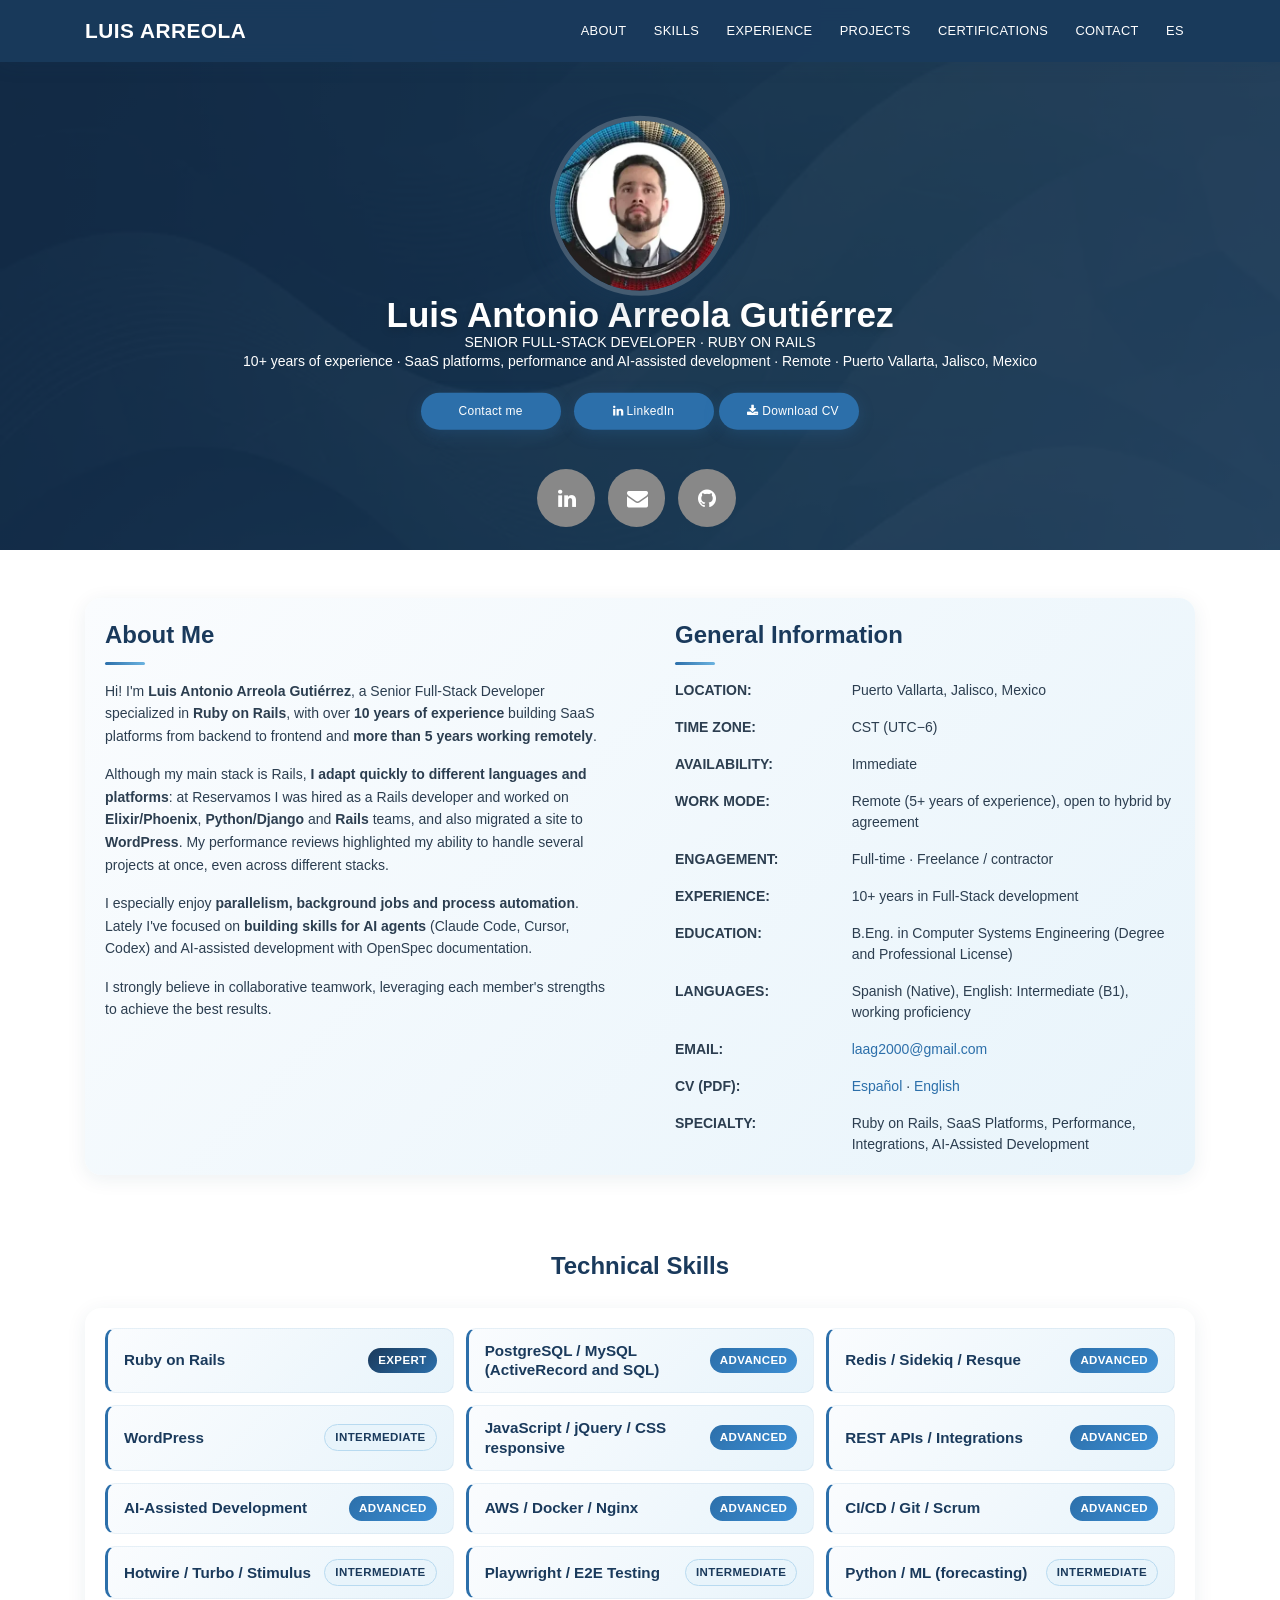
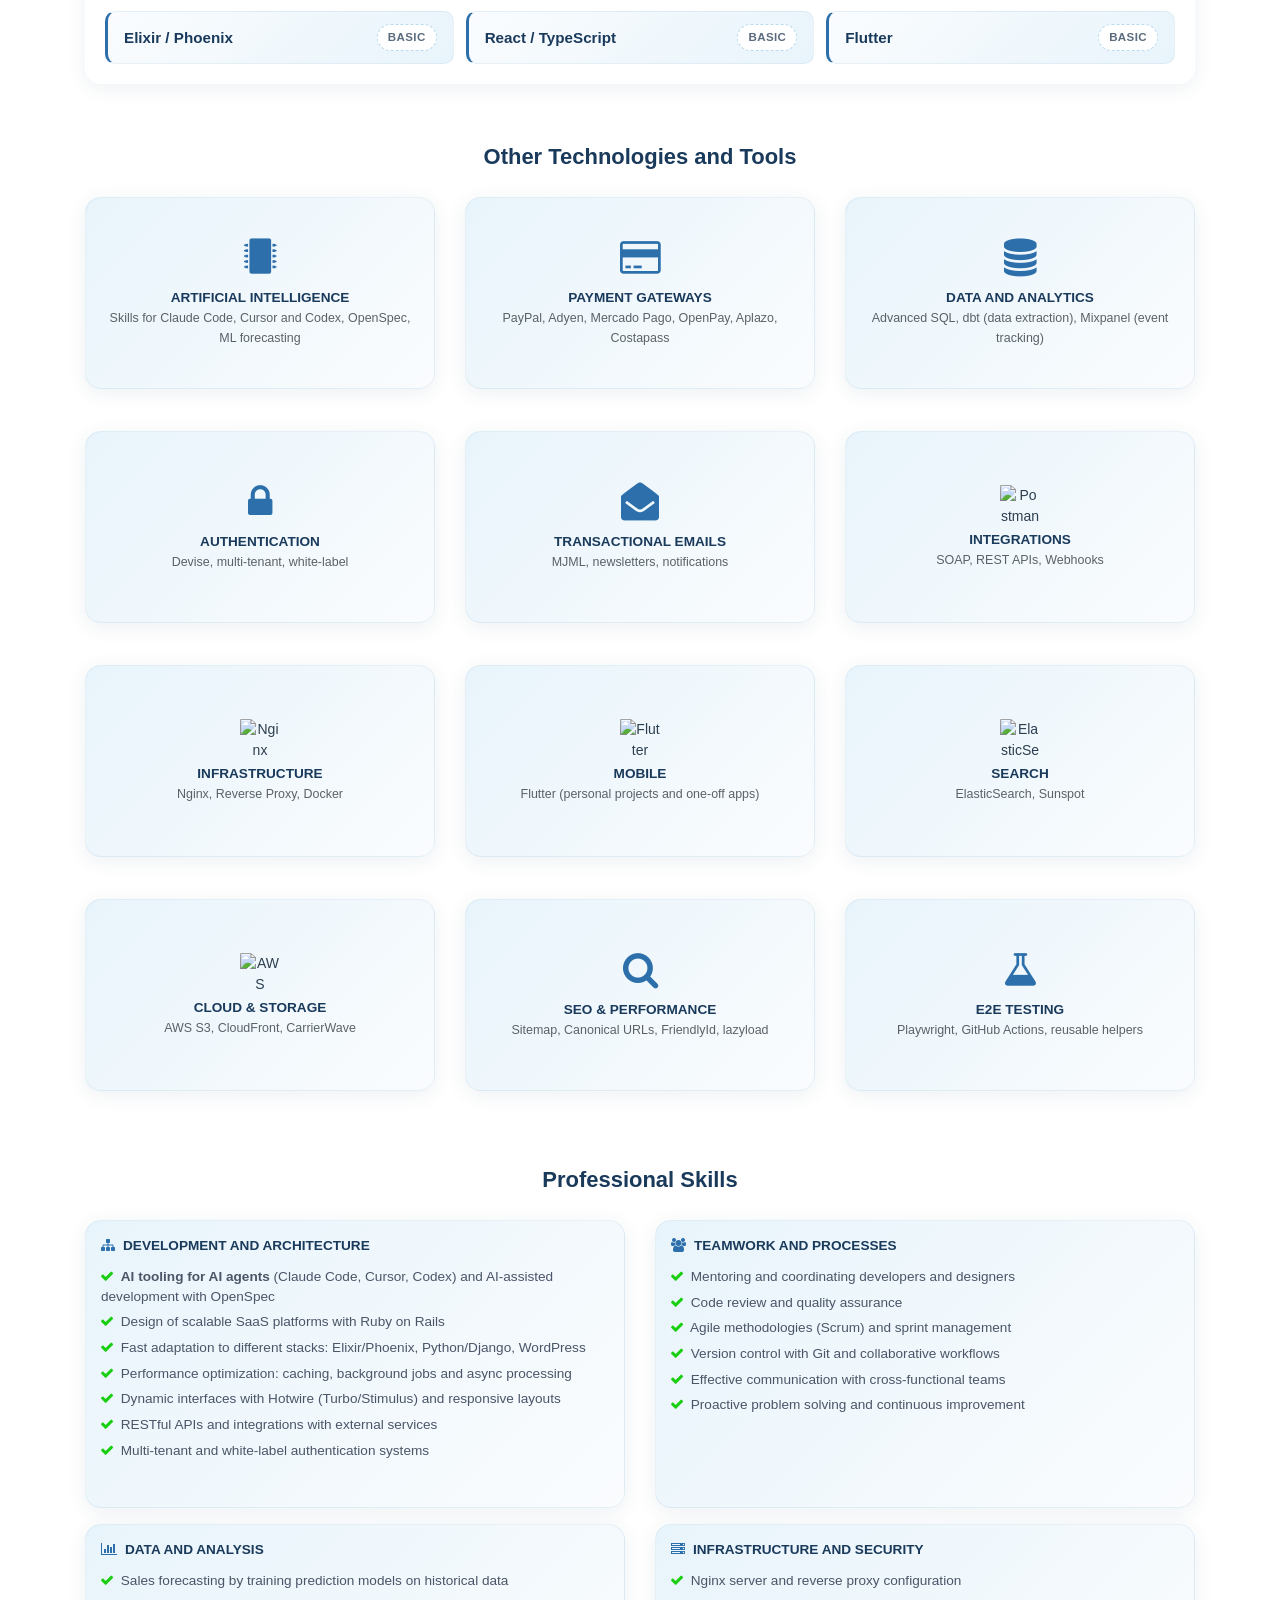
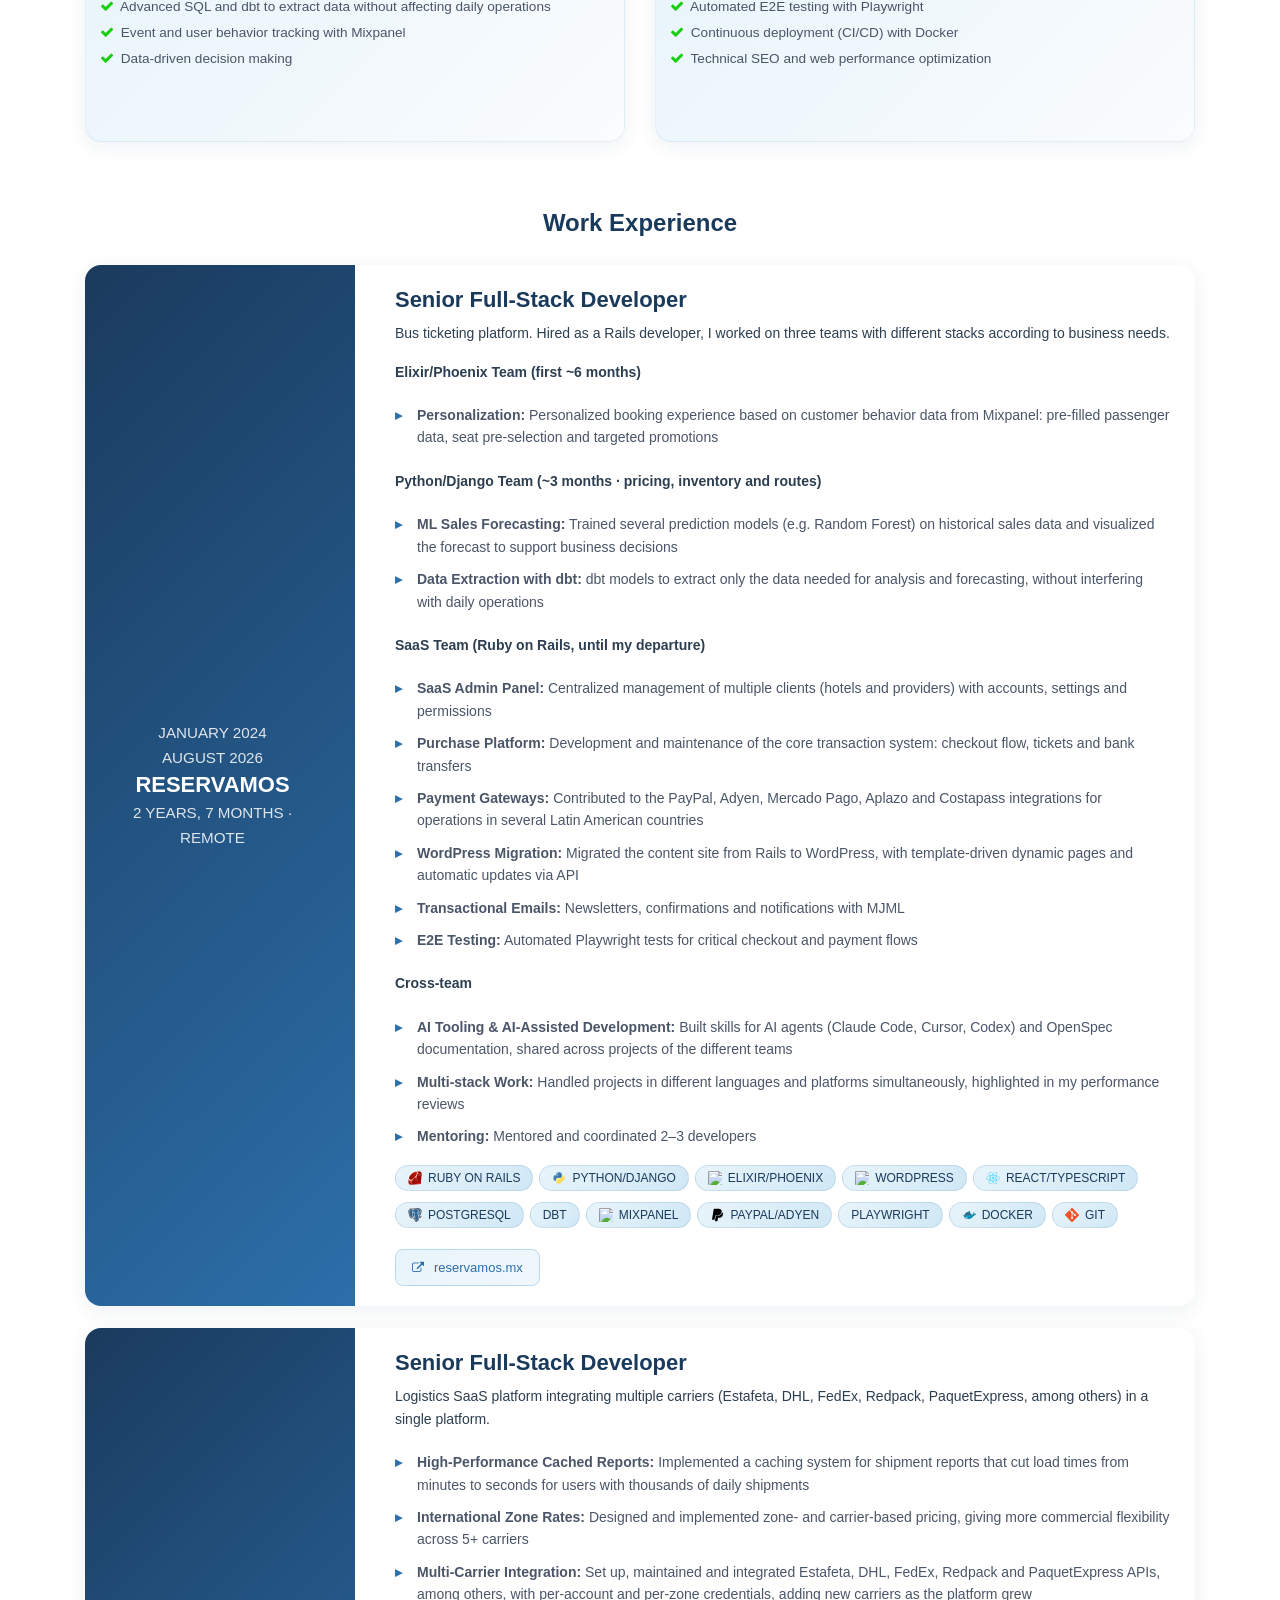
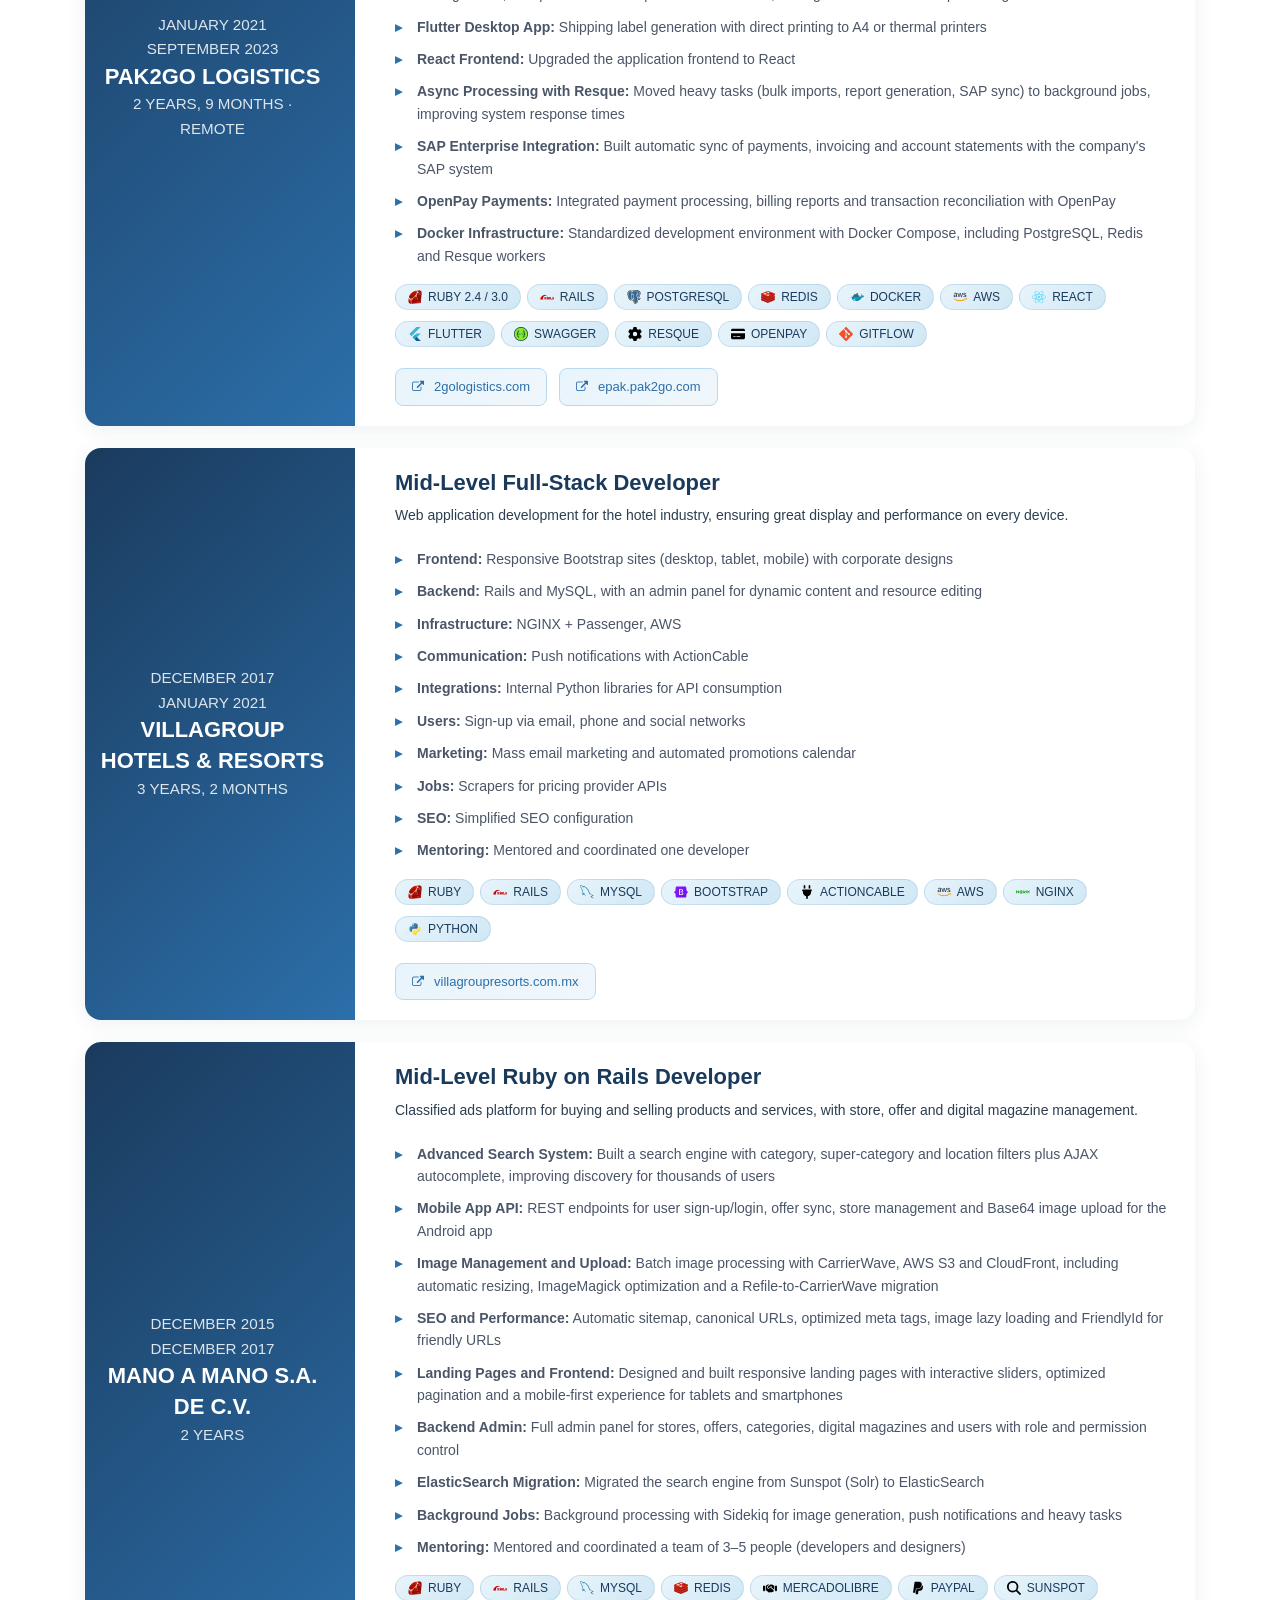
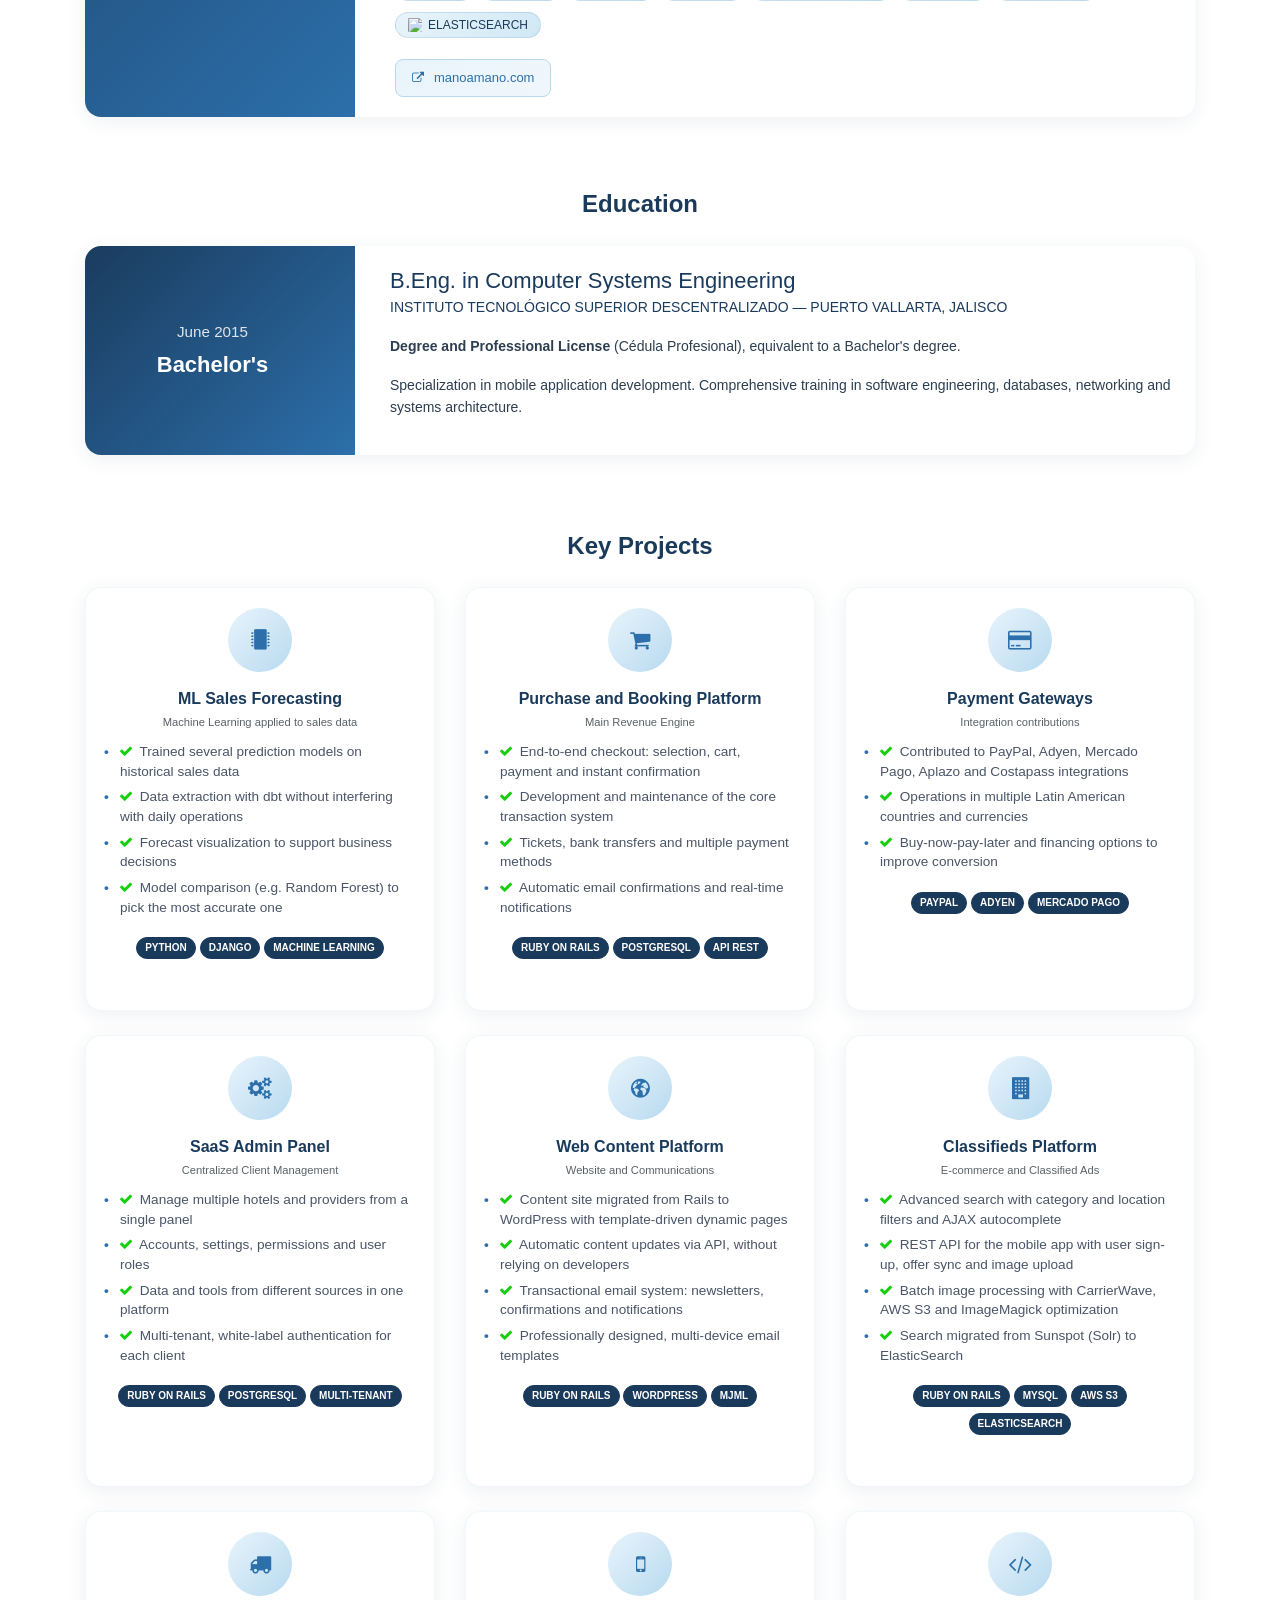
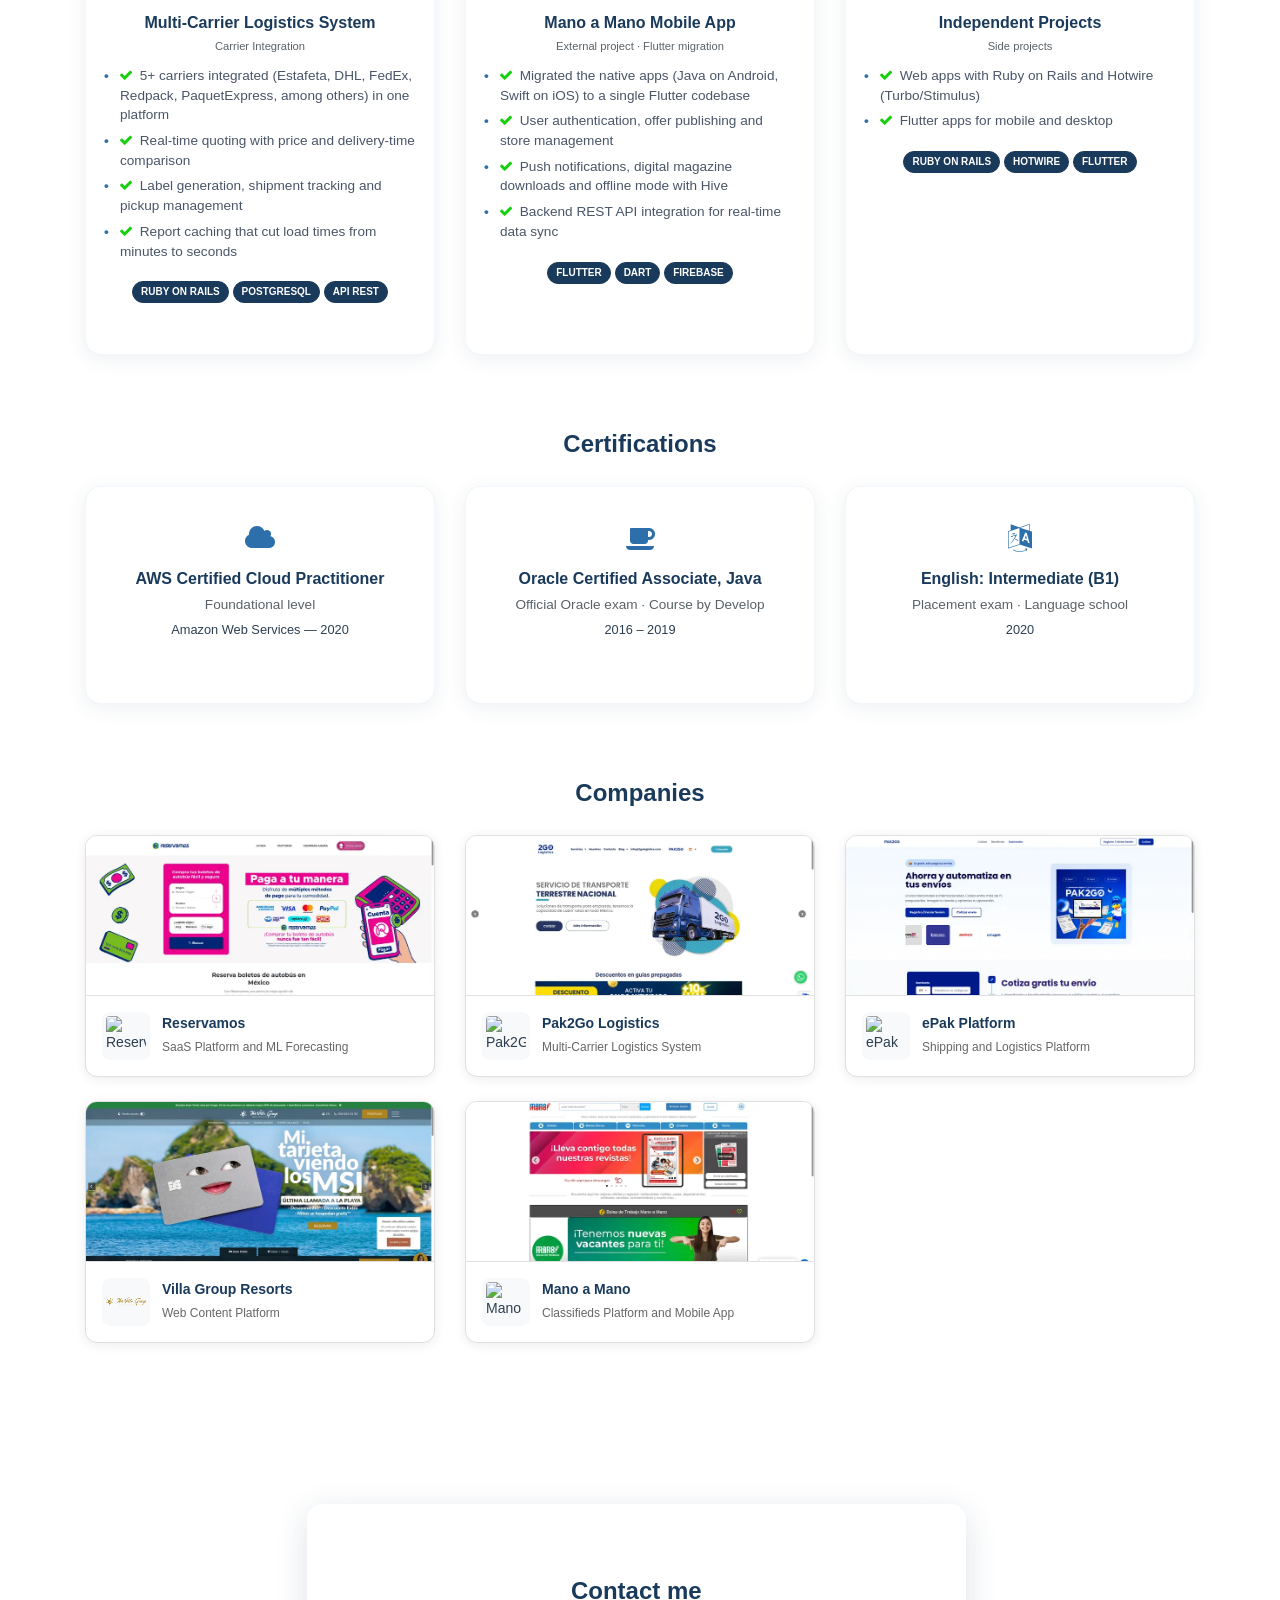
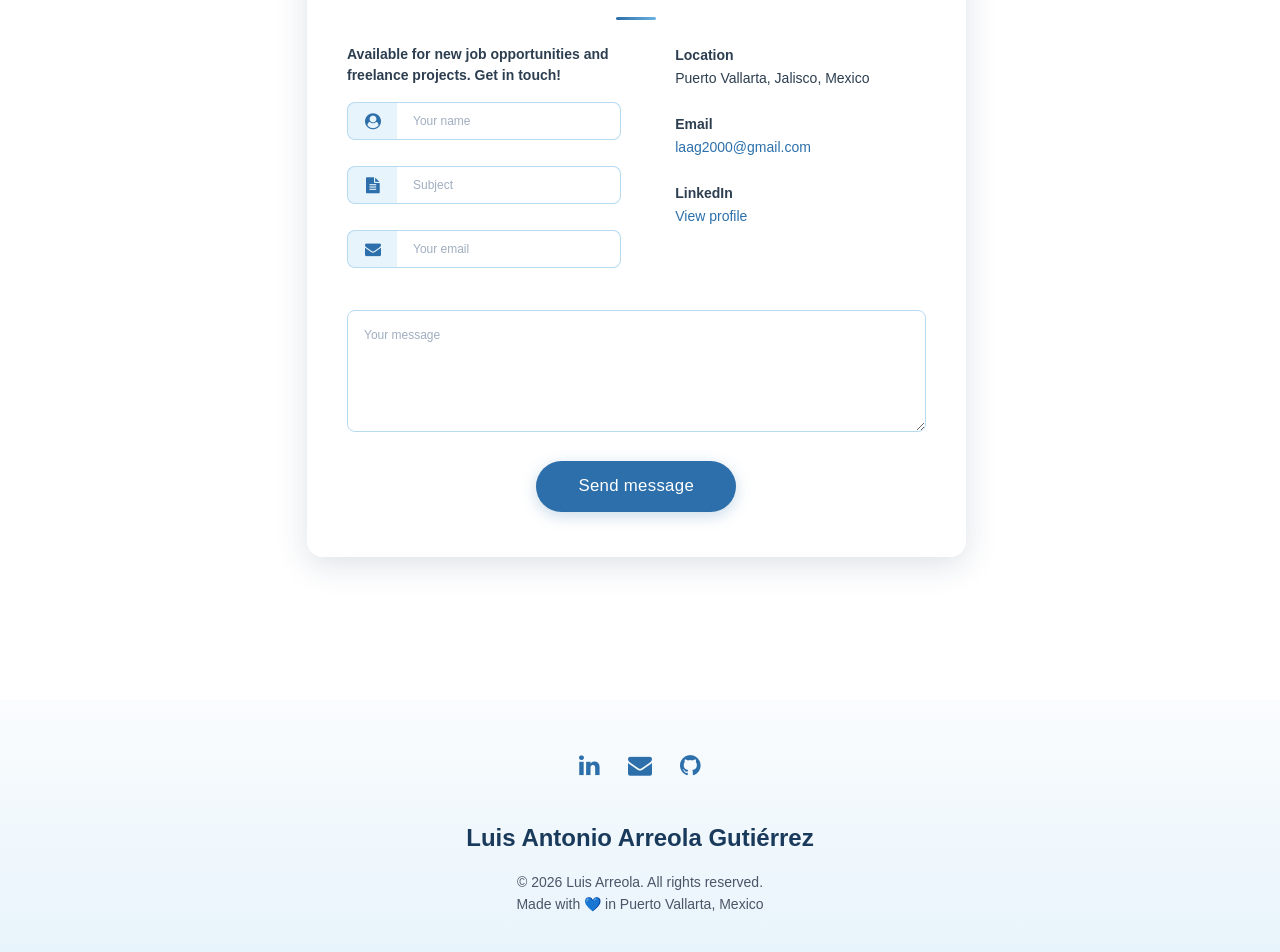
==== commit 575f379c: "Show 10+ years of experience and add downloadable PDF CV - Add 10+ years of experience to the headli" ====
--- a/en/index.html
+++ b/en/index.html
@@ -146,12 +146,15 @@
                 </div>
                 <h1 class="h2 title">Luis Antonio Arreola Gutiérrez</h1>
                 <h2 class="category text-white">Senior Full-Stack Developer · Ruby on Rails</h2>
-                <p class="text-white">SaaS platforms, performance and AI-assisted development · Remote · Puerto Vallarta, Jalisco, Mexico</p>
+                <p class="text-white">10+ years of experience · SaaS platforms, performance and AI-assisted development · Remote · Puerto Vallarta, Jalisco, Mexico</p>
                 <a class="btn btn-primary smooth-scroll mr-2" href="#contacto" aria-label="Contact me - Go to the contact section">Contact me</a>
                 <a class="btn btn-primary" href="https://www.linkedin.com/in/luis-antonio-arreola-gutierrez-a48239131/"
                   target="_blank" rel="noopener noreferrer"
                   aria-label="View LinkedIn profile (opens in a new tab)"><i class="fa fa-linkedin"
                     aria-hidden="true"></i> LinkedIn</a>
+                <a class="btn btn-primary" href="../cv/Luis-Arreola-CV-EN.pdf" download
+                  aria-label="Download my CV as PDF"><i class="fa fa-download"
+                    aria-hidden="true"></i> Download CV</a>
               </div>
             </div>
             <div class="section">
@@ -235,6 +238,10 @@
                   <div class="row mt-3">
                     <div class="col-sm-4"><strong class="text-uppercase">Email:</strong></div>
                     <div class="col-sm-8"><a href="mailto:laag2000@gmail.com">laag2000@gmail.com</a></div>
+                  </div>
+                  <div class="row mt-3">
+                    <div class="col-sm-4"><strong class="text-uppercase">CV (PDF):</strong></div>
+                    <div class="col-sm-8"><a href="../cv/Luis-Arreola-CV-ES.pdf" download>Español</a> · <a href="../cv/Luis-Arreola-CV-EN.pdf" download>English</a></div>
                   </div>
                   <div class="row mt-3">
                     <div class="col-sm-4"><strong class="text-uppercase">Specialty:</strong></div>
